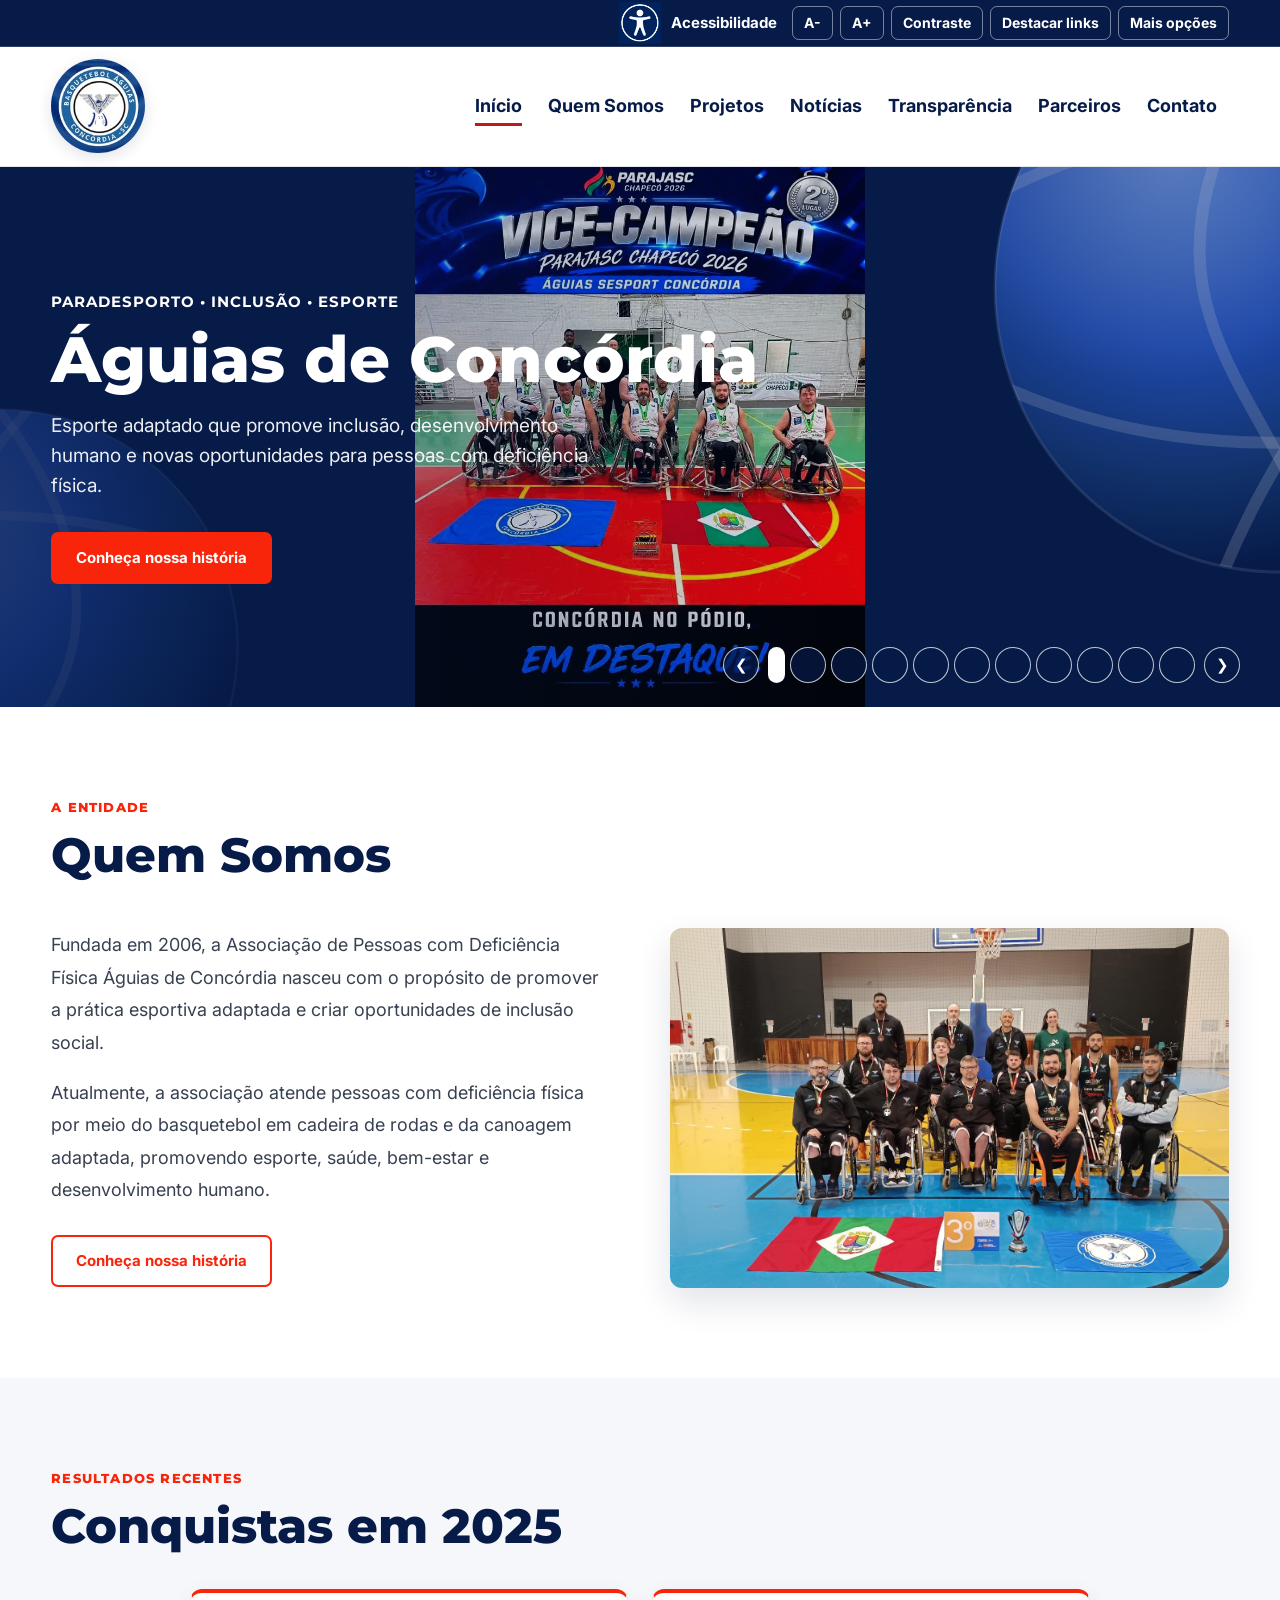
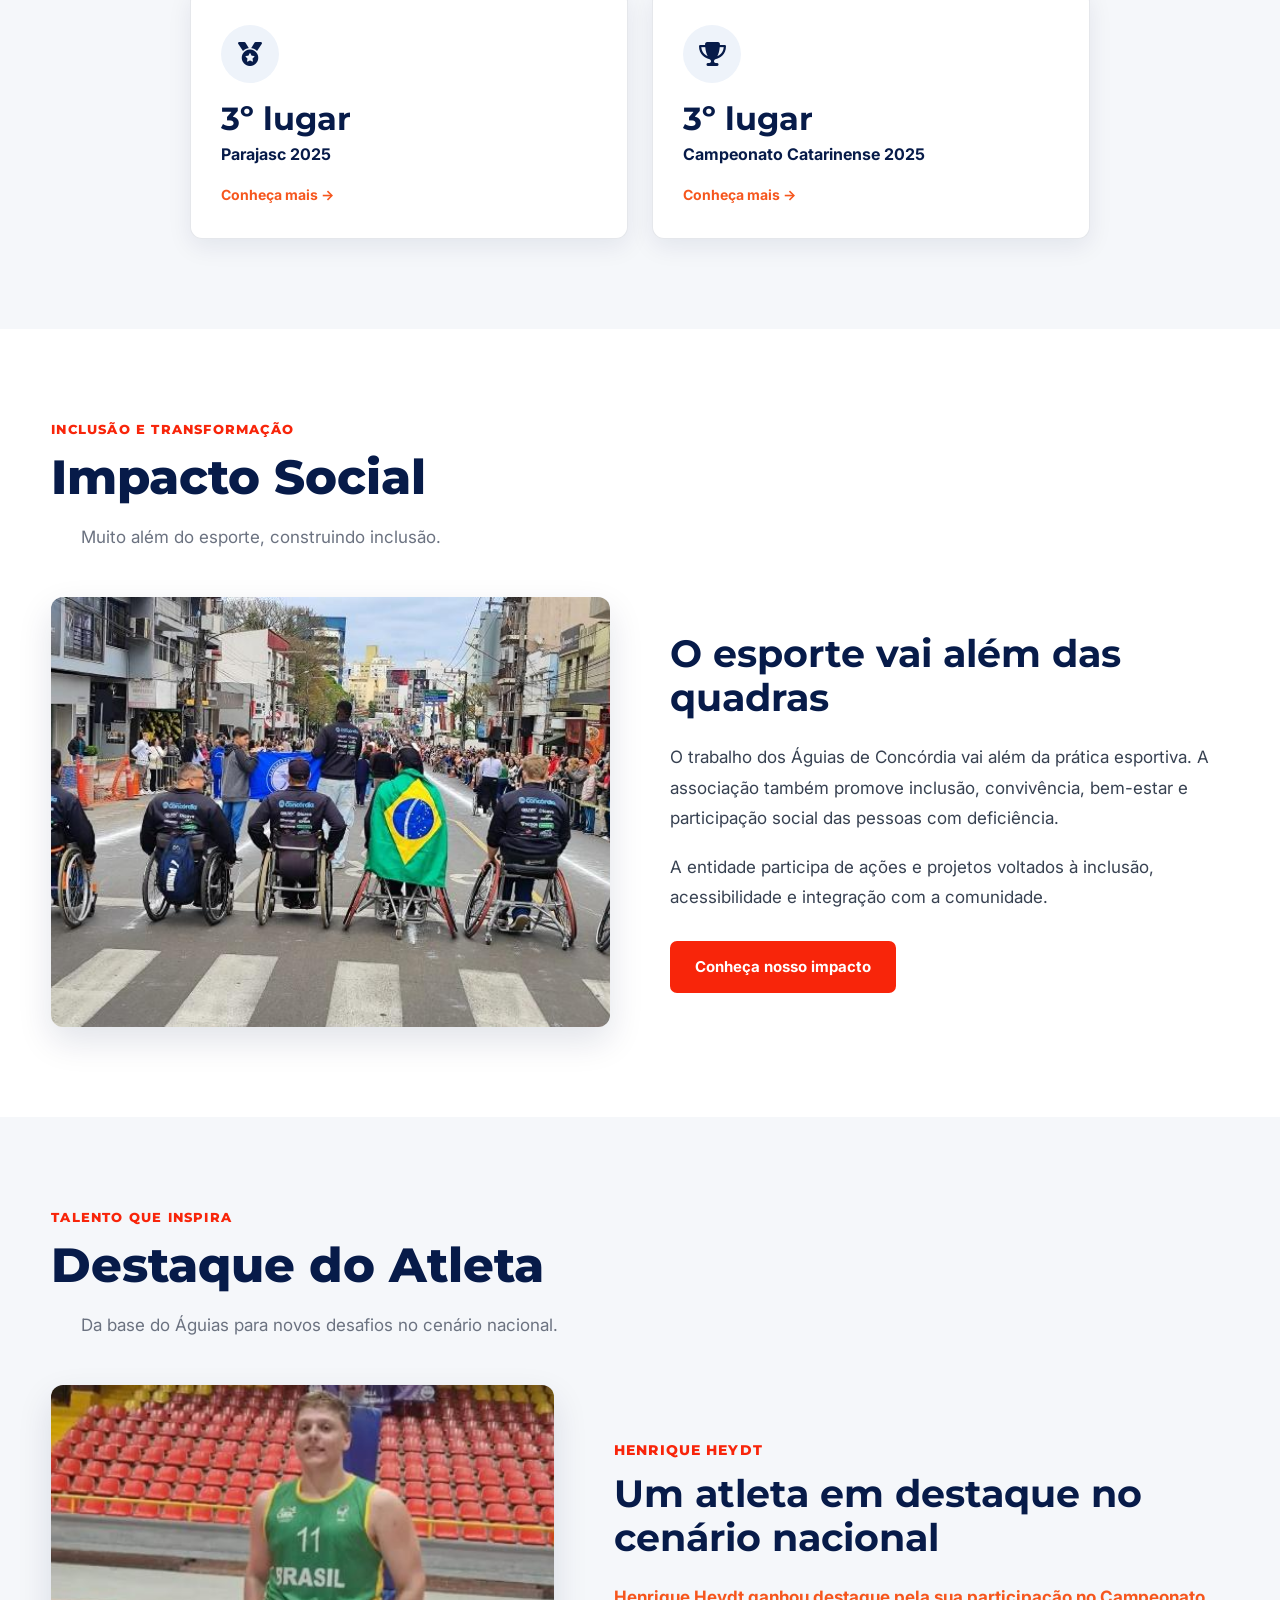
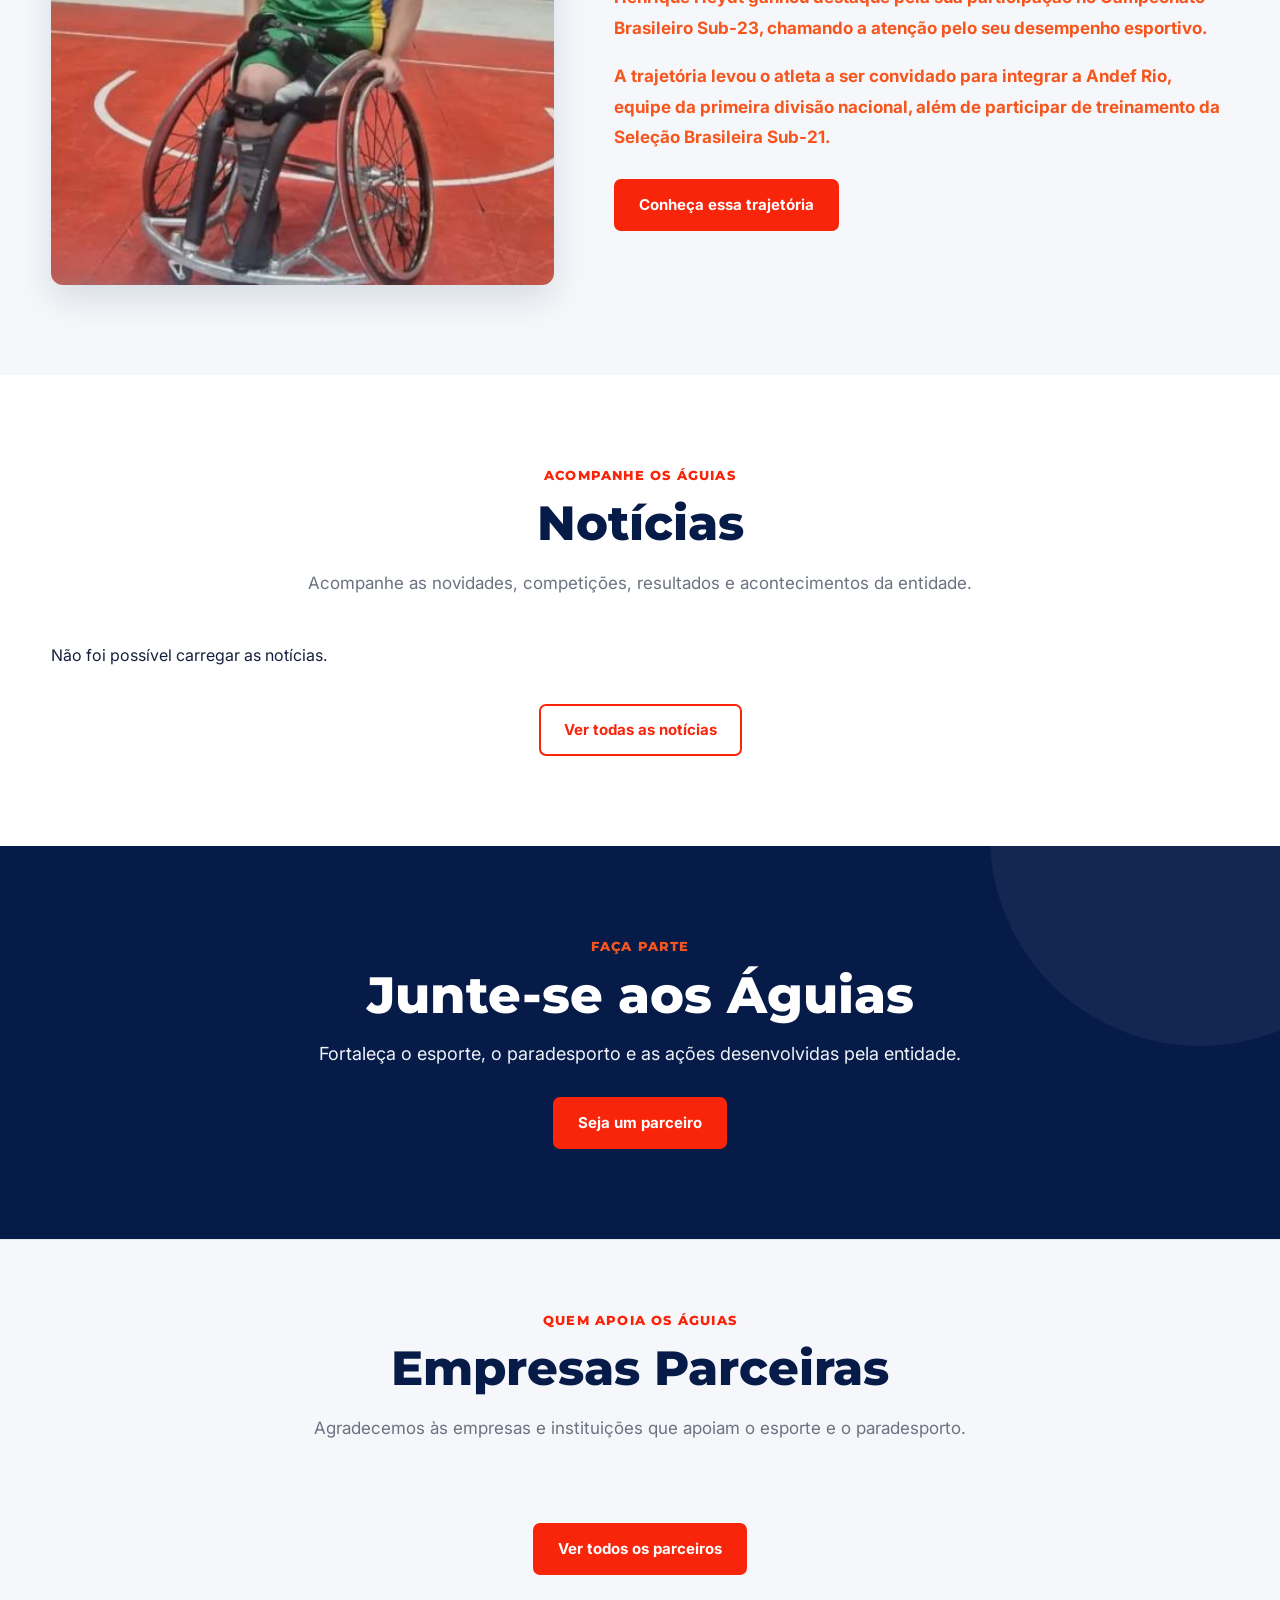
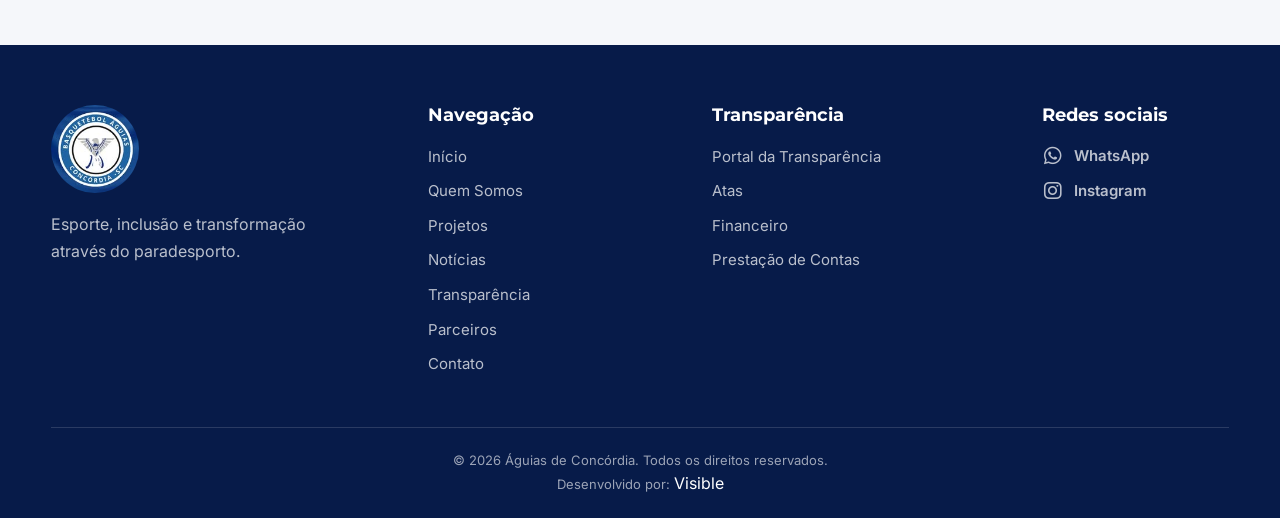
==== index.html @ 25e92894 "Atualiza compatibilidade mobile e Safari" ====
<!DOCTYPE html>
<html lang="pt-BR">

<head>
  <meta charset="UTF-8">

  <meta name="viewport" content="width=device-width, initial-scale=1.0, viewport-fit=cover">

  <!-- Compatibilidade -->
  <meta http-equiv="X-UA-Compatible" content="IE=edge">

  <!-- iOS / Safari -->
  <meta name="mobile-web-app-capable" content="yes">
  <meta name="apple-mobile-web-app-status-bar-style" content="default">
  <meta name="apple-mobile-web-app-title" content="Águias de Concórdia">

  <!-- Navegadores / PWA -->
  <meta name="theme-color" content="#0b2a4a">

  <!-- SEO -->
  <title>Águias de Concórdia | Paradesporto, Inclusão e Esporte</title>

  <meta name="description" content="Águias de Concórdia: esporte, inclusão e transformação através do paradesporto. Conheça nossos atletas, projetos, notícias, parceiros e ações.">

  <meta name="robots" content="index, follow">

  <meta name="author" content="Águias de Concórdia">

  <!-- Canonical -->
  <link rel="canonical" href="https://www.aguiasdeconcordia.org/">

  <!-- Favicon -->
  <link rel="icon" type="image/png" href="assets/logo_aguias_concordia.png">

  <!-- Open Graph -->
  <meta property="og:type" content="website">

  <meta property="og:title" content="Águias de Concórdia | Paradesporto, Inclusão e Esporte">

  <meta property="og:description" content="Esporte, inclusão e transformação através do paradesporto.">

  <meta property="og:url" content="https://www.aguiasdeconcordia.org/">

  <meta property="og:image" content="https://www.aguiasdeconcordia.org/assets/logo_aguias.jpg">

  <meta property="og:locale" content="pt_BR">

  <!-- Twitter / X -->
  <meta name="twitter:card" content="summary_large_image">

  <meta name="twitter:title" content="Águias de Concórdia | Paradesporto, Inclusão e Esporte">

  <meta name="twitter:description" content="Esporte, inclusão e transformação através do paradesporto.">

  <meta name="twitter:image" content="https://www.aguiasdeconcordia.org/assets/logo_aguias.jpg">

  <!-- Fontes -->
  <link rel="preconnect" href="https://fonts.googleapis.com">

  <link rel="preconnect" href="https://fonts.gstatic.com" crossorigin>

  <link href="https://fonts.googleapis.com/css2?family=Inter:wght@400;500;600;700;800&family=Montserrat:wght@500;600;700;800&display=swap" rel="stylesheet">

  <!-- Font Awesome -->
  <link rel="stylesheet" href="https://cdnjs.cloudflare.com/ajax/libs/font-awesome/6.7.2/css/all.min.css">

  <!-- CSS -->
  <link rel="stylesheet" href="css/style.css">

  <!-- Dados estruturados -->
  <script type="application/ld+json">
{
  "@context": "https://schema.org",
  "@type": "Organization",
  "name": "Águias de Concórdia",
  "url": "https://www.aguiasdeconcordia.org/",
  "logo": "https://www.aguiasdeconcordia.org/assets/logo_aguias.jpg",
  "description": "Esporte, inclusão e transformação através do paradesporto.",
  "address": {
    "@type": "PostalAddress",
    "addressLocality": "Concórdia",
    "addressRegion": "SC",
    "addressCountry": "BR"
  }
}
</script>

  </script>

</head>

<body>

  <!-- ACESSIBILIDADE -->
  <a href="#conteudo" class="skip-link">Ir para o conteúdo principal</a>

  <div class="barra-acessibilidade" role="region" aria-label="Ferramentas de acessibilidade">
    <div class="container barra-acessibilidade__conteudo">

      <span class="acessibilidade-titulo">
        Acessibilidade
      </span>

      <button type="button" id="diminuir-fonte" aria-label="Diminuir tamanho da fonte">A-</button>

      <button type="button" id="aumentar-fonte" aria-label="Aumentar tamanho da fonte">A+</button>

      <button type="button" id="alto-contraste" aria-label="Ativar alto contraste">Contraste</button>

      <button type="button" id="destacar-links" aria-label="Destacar links da página">Destacar links</button>

      <button type="button" id="abrir-acessibilidade" aria-expanded="false" aria-controls="painel-acessibilidade">Mais opções</button>



    </div>
  </div>

  <div id="painel-acessibilidade" class="painel-acessibilidade" hidden>
    <div class="container painel-acessibilidade__conteudo">

      <div class="acessibilidade-opcoes">

        <h2>Opções de acessibilidade</h2>

        <div class="acessibilidade-botoes">

          <button type="button" id="reduzir-animacoes" aria-pressed="false">
            Reduzir animações
          </button>

          <button type="button" id="aumentar-espacamento" aria-pressed="false">
            Aumentar espaçamento
          </button>

          <button type="button" id="aumentar-cursor" aria-pressed="false">
            Cursor maior
          </button>

          <button type="button" id="restaurar-acessibilidade">
            Restaurar padrão
          </button>

        </div>
      </div>
    </div>
  </div>


  <!-- HEADER -->
  <header class="cabecalho">
    <div class="container cabecalho__conteudo">

      <a href="index.html" class="logo-link" aria-label="Águias de Concórdia - Página inicial">
        <img src="assets/logo_aguias_concordia.png" alt="Águias de Concórdia" class="logo">
      </a>

      <button type="button" class="botao-menu" id="botao-menu" aria-label="Abrir menu principal" aria-expanded="false" aria-controls="menu-principal">
        <span></span>
        <span></span>
        <span></span>
      </button>

      <nav class="menu-principal" id="menu-principal" aria-label="Menu principal">
        <ul>

          <li>
            <a href="index.html" aria-current="page">Início</a>
          </li>

          <li>
            <a href="quem-somos.html">Quem Somos</a>
          </li>

          <li>
            <a href="projetos.html">Projetos</a>
          </li>

          <li>
            <a href="noticias.html">Notícias</a>
          </li>

          <li>
            <a href="transparencia.html">Transparência</a>
          </li>

          <li>
            <a href="parceiros.html">Parceiros</a>
          </li>

          <li>
            <a href="contato.html">Contato</a>
          </li>

        </ul>
      </nav>

    </div>
  </header>


  <!-- CONTEÚDO -->
  <main id="conteudo">

    <!-- HERO -->
    <section class="hero" aria-labelledby="titulo-hero">

      <div class="hero-imagem" aria-hidden="true">

        <img class="hero-slide ativo" src="assets/vice_campeaonato_chapeco.jpeg" alt="Equipe Águias de Concórdia de basquetebol em cadeira de rodas Vice Campeão 2026">

        <img class="hero-slide" src="assets/5.jpg" alt="Atleta dos Águias de Concórdia durante partida">

        <img class="hero-slide" src="assets/7.jpg" alt="Atleta dos Águias de Concórdia em atividade esportiva">

        <img class="hero-slide" src="assets/6.jpg" alt="Atletas dos Águias de Concórdia durante partida">

        <img class="hero-slide" src="assets/8.jpg" alt="Equipe Águias de Concórdia durante competição">

        <img class="hero-slide" src="assets/foto_Carro_onibus_van.jpeg" alt="Veiculos da Entidade Carro, Van e Onibus">

        <img class="hero-slide" src="assets/10.jpg" alt="Atletas treinando">

        <img class="hero-slide" src="assets/40.jpg" alt="Atleta tirando foto com fã">

        <img class="hero-slide" src="assets/41.jpg" alt="Atleta com sua medalha">

        <img class="hero-slide" src="assets/carro_van_28-09-2026.jpeg" alt="Veiculos da Entidade Carro, Van e Onibus">

        <img class="hero-slide" src="assets/foto_Carro_onibus_.jpeg" alt="Veiculos da Entidade Carro, Van e Onibus">


      </div>

      <div class=" hero-overlay">
      </div>

      <div class="hero-controles" aria-label="Controles das imagens principais">

        <button type="button" class="hero-anterior" aria-label="Imagem anterior">
          &#10094;
        </button>

        <div class="hero-indicadores" aria-label="Selecionar imagem"></div>

        <button type="button" class="hero-proximo" aria-label="Próxima imagem">
          &#10095;
        </button>

      </div>

      <div class="container hero-conteudo">

        <p class="hero-subtitulo">PARADESPORTO • INCLUSÃO • ESPORTE</p>

        <h1 id="titulo-hero">Águias de Concórdia</h1>

        <p class="hero-texto">
          Esporte adaptado que promove inclusão, desenvolvimento humano
          e novas oportunidades para pessoas com deficiência física.
        </p>

        <a href="quem-somos.html" class="botao">
          Conheça nossa história
        </a>

      </div>
    </section>


    <!-- QUEM SOMOS — RESUMO -->
    <section class="secao quem-somos" aria-labelledby="titulo-quem-somos">

      <div class="container">

        <div class="secao-cabecalho">
          <p class="eyebrow">A entidade</p>
          <h2 id="titulo-quem-somos">Quem Somos</h2>
        </div>

        <div class="quem-somos__conteudo">

          <div class="quem-somos__texto">
            <p>
              Fundada em 2006, a Associação de Pessoas com Deficiência Física
              Águias de Concórdia nasceu com o propósito de promover a prática
              esportiva adaptada e criar oportunidades de inclusão social.
            </p>

            <p>
              Atualmente, a associação atende pessoas com deficiência física
              por meio do basquetebol em cadeira de rodas e da canoagem adaptada,
              promovendo esporte, saúde, bem-estar e desenvolvimento humano.
            </p>

            <a href="quem-somos.html" class="botao botao--secundario">
              Conheça nossa história
            </a>
          </div>

          <div class="imagem-destaque">
            <img src="assets/quem_somos.jpg" alt="Equipe dos Águias de Concórdia">
          </div>

        </div>
      </div>
    </section>

    <!-- =====================================================
     CONQUISTAS 2025
====================================================== -->

    <section class="secao conquistas" aria-labelledby="titulo-conquistas">

      <div class="container">

        <div class="secao-cabecalho conquistas__cabecalho">

          <p class="eyebrow">Resultados recentes</p>

          <h2 id="titulo-conquistas">
            Conquistas em 2025
          </h2>

        </div>


        <div class="conquistas__grid">

          <!-- PARAjasc -->
          <a href="quem-somos.html" class="conquista-card">

            <div class="conquista-card__icone" aria-hidden="true">
              <i class="fa-solid fa-medal"></i>
            </div>

            <strong>3º lugar</strong>

            <span>Parajasc 2025</span>

            <span class="conquista-card__link">
              Conheça mais →
            </span>

          </a>


          <!-- CAMPEONATO CATARINENSE -->
          <a href="quem-somos.html" class="conquista-card">

            <div class="conquista-card__icone" aria-hidden="true">
              <i class="fa-solid fa-trophy"></i>
            </div>

            <strong>3º lugar</strong>

            <span>Campeonato Catarinense 2025</span>

            <span class="conquista-card__link">
              Conheça mais →
            </span>

          </a>

        </div>

      </div>

    </section>


    <!-- =====================================================
     IMPACTO SOCIAL
====================================================== -->

    <!-- =====================================================
     IMPACTO SOCIAL
====================================================== -->

    <section class="secao impacto-social" aria-labelledby="titulo-impacto-social">

      <div class="container">

        <!-- CABEÇALHO DA SEÇÃO -->
        <div class="secao-cabecalho impacto-social__cabecalho">

          <p class="eyebrow">
            Inclusão e transformação
          </p>

          <h2 id="titulo-impacto-social">
            Impacto Social
          </h2>

          <p class="secao-introducao">
            Muito além do esporte, construindo inclusão.
          </p>

        </div>


        <!-- CONTEÚDO -->
        <div class="impacto-social__conteudo">

          <!-- IMAGEM -->
          <div class="impacto-social__imagem">

            <img src="assets/17.jpg" alt="Equipe Águias de Concórdia em atividade">

          </div>


          <!-- TEXTO -->
          <div class="impacto-social__texto">

            <h3>
              O esporte vai além das quadras
            </h3>

            <p>
              O trabalho dos Águias de Concórdia vai além da prática esportiva.
              A associação também promove inclusão, convivência, bem-estar e
              participação social das pessoas com deficiência.
            </p>

            <p>
              A entidade participa de ações e projetos voltados à inclusão,
              acessibilidade e integração com a comunidade.
            </p>

            <a href="quem-somos.html" class="botao">
              Conheça nosso impacto
            </a>

          </div>

        </div>

      </div>

    </section>

    <!-- =====================================================
     DESTAQUE DO ATLETA
====================================================== -->

    <section class="secao destaque-atleta" aria-labelledby="titulo-destaque-atleta">

      <div class="container">

        <!-- CABEÇALHO DA SEÇÃO -->
        <div class="secao-cabecalho destaque-atleta__cabecalho">

          <p class="eyebrow">
            Talento que inspira
          </p>

          <h2 id="titulo-destaque-atleta">
            Destaque do Atleta
          </h2>

          <p class="secao-introducao">
            Da base do Águias para novos desafios no cenário nacional.
          </p>

        </div>

        <!-- CONTEÚDO -->
        <div class="destaque-atleta__conteudo">

          <!-- FOTO -->
          <div class="destaque-atleta__imagem">

            <img src="assets/46.jpg" alt="Henrique Heydt, atleta do Águias de Concórdia">

          </div>

          <!-- TEXTO -->
          <div class="destaque-atleta__texto">

            <p class="destaque-atleta__rotulo">
              Henrique Heydt
            </p>

            <h3>
              Um atleta em destaque no cenário nacional
            </h3>

            <p>
              Henrique Heydt ganhou destaque pela sua participação no
              Campeonato Brasileiro Sub-23, chamando a atenção pelo seu
              desempenho esportivo.
            </p>

            <p>
              A trajetória levou o atleta a ser convidado para integrar a
              Andef Rio, equipe da primeira divisão nacional, além de
              participar de treinamento da Seleção Brasileira Sub-21.
            </p>

            <a href="quem-somos.html" class="botao">
              Conheça essa trajetória
            </a>

          </div>

        </div>

      </div>

    </section>



    <!-- NOTÍCIAS — DESTAQUES -->
    <section class="secao noticias" aria-labelledby="titulo-noticias">

      <div class="container">

        <div class="secao-cabecalho secao-cabecalho--centralizado">
          <p class="eyebrow">Acompanhe os Águias</p>
          <h2 id="titulo-noticias">Notícias</h2>

          <p class="secao-introducao">
            Acompanhe as novidades, competições, resultados
            e acontecimentos da entidade.
          </p>
        </div>

        <div class="noticias__grid" id="lista-noticias-home">
        </div>

        <div class="secao-botao">
          <a href="noticias.html" class="botao botao--secundario">
            Ver todas as notícias
          </a>
        </div>

      </div>
    </section>


    <!-- JUNTE-SE A NÓS -->
    <section class="secao apoie" aria-labelledby="titulo-apoie">

      <div class="container">

        <div class="apoie__conteudo">

          <p class="eyebrow eyebrow--claro">Faça parte</p>

          <h2 id="titulo-apoie">Junte-se aos Águias</h2>

          <p>
            Fortaleça o esporte, o paradesporto e as ações
            desenvolvidas pela entidade.
          </p>

          <a href="contato.html" class="botao">
            Seja um parceiro
          </a>

        </div>

      </div>
    </section>


    <!-- PARCEIROS — CARROSSEL -->
    <section class="parceiros" aria-labelledby="titulo-parceiros">
      <div class="container">
        <div class="secao-cabecalho secao-cabecalho--centralizado">
          <p class="eyebrow">Quem apoia os Águias</p>
          <h2 id="titulo-parceiros">Empresas Parceiras</h2>
          <p class="secao-introducao">
            Agradecemos às empresas e instituições que apoiam
            o esporte e o paradesporto.
          </p>
        </div>
        <div class="parceiros-carrossel">

          <div class="parceiros-carrossel__viewport" aria-label="Empresas parceiras">
            <div class="parceiros__lista" id="lista-parceiros-home"></div>
          </div>
        </div>
        <div class="secao-botao">
          <a href="parceiros.html" class="botao">
            Ver todos os parceiros
          </a>
        </div>
      </div>
    </section>

  </main>


  <!-- FOOTER -->
  <footer class="rodape">

    <div class="container">

      <div class="footer-grid">

        <div class="footer-col footer-col--marca">

          <a href="index.html" aria-label="Voltar para o início">
            <img src="assets/logo_aguias_concordia.png" alt="Águias de Concórdia" class="logo-footer">
          </a>

          <p>
            Esporte, inclusão e transformação
            através do paradesporto.
          </p>

        </div>


        <div class="footer-col">

          <h2>Navegação</h2>

          <ul>
            <li><a href="index.html">Início</a></li>
            <li><a href="quem-somos.html">Quem Somos</a></li>
            <li><a href="projetos.html">Projetos</a></li>
            <li><a href="noticias.html">Notícias</a></li>
            <li><a href="transparencia.html">Transparência</a></li>
            <li><a href="parceiros.html">Parceiros</a></li>
            <li><a href="contato.html">Contato</a></li>
          </ul>

        </div>


        <div class="footer-col">

          <h2>Transparência</h2>

          <ul>
            <li><a href="transparencia.html">Portal da Transparência</a></li>
            <li><a href="transparencia.html">Atas</a></li>
            <li><a href="transparencia.html">Financeiro</a></li>
            <!--Opcional 
            <li><a href="transparencia.html">Convênios</a></li>
            <li><a href="transparencia.html">Contratos</a></li>-->
            <li><a href="transparencia.html">Prestação de Contas</a></li>
          </ul>

        </div>


        <div class="footer-col">

          <h2>Redes sociais</h2>

          <ul class="redes-sociais">

            <li>
              <a href="https://wa.me/5549999665891?text=Olá!%20Vim%20pelo%20site%20dos%20Águias%20de%20Concórdia%20e%20gostaria%20de%20obter%20mais%20informações.%20Poderiam%20me%20ajudar%3F" target="_blank" rel="noopener noreferrer" aria-label="WhatsApp dos Águias de Concórdia">

                <i class="fa-brands fa-whatsapp" aria-hidden="true"></i>
                <span>WhatsApp</span>
              </a>
            </li>

            <li>
              <a href="https://www.instagram.com/aguiasconcordia/" target="_blank" rel="noopener noreferrer" aria-label="Instagram dos Águias de Concórdia">
                <i class="fa-brands fa-instagram" aria-hidden="true"></i>
                <span>Instagram</span>
              </a>
            </li>

          </ul>

        </div>

      </div>

      <div class="footer-bottom">
        <p>
          &copy; 2026 Águias de Concórdia.
          Todos os direitos reservados.
        </p>
        <p class="desenvolvido-por">
          Desenvolvido por:
          <a href="https://www.linkedin.com/in/rafael-da-silva-rfs/" target="_blank" rel="noopener noreferrer">
            Visible
          </a>
        </p>
      </div>


    </div>
  </footer>

  <script src="js/script.js"></script>
  <script src="js/noticias.js"></script>
  <script src="js/parceiros.js"></script>
  <script src="js/iteracoes.js"></script>
</body>

</html>
---- css/style.css ----
/* =========================================================
   ÁGUIAS DE CONCÓRDIA
   CSS GLOBAL + HOME

   Estrutura:
   1. Variáveis
   2. Reset
   3. Acessibilidade
   4. Header
   5. Menu
   6. Seções
   7. Botões
   8. Hero
   9. Quem Somos
   10. Projetos
   11. Notícias
   12. Apoie
   13. Parceiros
   14. Footer
   15. Tablet
   16. Mobile
   17. Celular pequeno
   18. Redução de movimento
   19. Recursos de acessibilidade
========================================================= */

/* =========================================================
   1. VARIÁVEIS
========================================================= */

:root {
  --azul: #071b49;
  --azul-claro: #163b78;
  --azul-suave: #eef3fa;

  --vermelho: #f8250a;
  --vermelho-escuro: #b91c1c;
  --vermelho-suave: #fff1f1;
  --verde-suave: #d2f7d4;
  --verde-suave-mais: #a2f8a7;
  --borda-verde: #1f5022;
  --amarelo-destaque: #f6561d;

  --branco: #ffffff;

  --cinza-claro: #f5f7fa;
  --cinza: #6b7280;
  --cinza-escuro: #374151;

  --texto: #17213d;
  --borda: #e5e7eb;

  --fonte-titulo: "Montserrat", Arial, sans-serif;
  --fonte-texto: "Inter", Arial, sans-serif;

  --largura-container: 1200px;

  --raio: 12px;
  --raio-pequeno: 7px;

  --sombra-suave: 0 8px 25px rgba(7, 27, 73, 0.08);
  --sombra-card: 0 14px 35px rgba(7, 27, 73, 0.12);

  --transicao: 0.25s ease;

  /* Escala global usada pela acessibilidade */
  --escala-fonte: 1;
}

/* =========================================================
   2. RESET
========================================================= */

* {
  margin: 0;
  padding: 0;
  box-sizing: border-box;
}

html {
  scroll-behavior: smooth;
  font-size: calc(100% * var(--escala-fonte));
}

body {
  min-height: 100vh;
  font-family: var(--fonte-texto);
  color: var(--texto);
  background: var(--branco);
  /* 1rem acompanha a escala global de acessibilidade */
  font-size: 1rem;
  line-height: 1.6;
  -webkit-font-smoothing: antialiased;
}

img {
  display: block;
  max-width: 100%;
}

button,
input,
textarea {
  font: inherit;
}

button {
  cursor: pointer;
}

button:hover,
.btn:hover,
.botao:hover,
.filtro:hover {
  background-color: #ffffff !important;
  color: var(--azul) !important;
  border-color: var(--azul) !important;
}

a {
  color: inherit;
  text-decoration: none;
}

ul {
  list-style: none;
}

h1,
h2,
h3,
h4 {
  font-family: var(--fonte-titulo);
  line-height: 1.15;
}

p {
  margin: 0;
}

.container {
  width: min(92%, var(--largura-container));
  margin-inline: auto;
}

/* =========================================================
   3. ACESSIBILIDADE
========================================================= */
.acessibilidade-titulo {
  display: inline-flex;
  align-items: center;
  gap: 10px;
  margin-right: 8px;
  font-size: 15px;
  font-weight: 700;
}

.skip-link {
  position: absolute;

  top: -100px;
  left: 20px;

  z-index: 9999;

  padding: 12px 18px;

  background: var(--azul);
  color: var(--branco);

  border-radius: 0 0 var(--raio-pequeno) var(--raio-pequeno);

  font-weight: 700;

  transition: top var(--transicao);
}

.skip-link:focus {
  top: 0;
}

/* Barra */

.barra-acessibilidade {
  position: sticky;
  top: 0;

  z-index: 2000;

  background: var(--azul);
  color: var(--branco);

  border-bottom: 1px solid rgba(255, 255, 255, 0.16);

  margin-bottom: 12px;
}

.barra-acessibilidade__conteudo {
  min-height: 46px;

  display: flex;
  align-items: center;
  justify-content: flex-end;

  gap: 7px;
}

.barra-acessibilidade button {
  min-height: 34px;

  padding: 5px 11px;

  border: 1px solid rgba(255, 255, 255, 0.45);

  border-radius: var(--raio-pequeno);

  background: transparent;
  color: var(--branco);

  font-size: 14px;
  font-weight: 700;

  transition:
    background-color var(--transicao),
    color var(--transicao);
}

.barra-acessibilidade button:hover,
.barra-acessibilidade button:focus-visible {
  background: var(--vermelho);
  color: var(--branco);
  border-color: var(--vermelho);

  transform: translateY(-2px);

  box-shadow: 0 4px 10px rgba(0, 0, 0, 0.25);
}

.barra-acessibilidade button:active {
  transform: translateY(0);
  box-shadow: none;
}

/* Painel */

.painel-acessibilidade {
  background: var(--cinza-claro);

  border-bottom: 1px solid var(--borda);
}

.painel-acessibilidade__conteudo {
  padding: 20px 0;

  display: flex;
  align-items: center;
  justify-content: flex-start;

  gap: 20px;
}

.painel-acessibilidade h2 {
  color: var(--azul);
  font-size: 20px;
  margin-bottom: 16px;
}

.painel-acessibilidade button {
  padding: 9px 15px;

  border: 1px solid var(--azul);

  border-radius: var(--raio-pequeno);

  background: var(--branco);
  color: var(--azul);

  font-weight: 700;
}

/* Foco global */

:focus-visible {
  outline: 3px solid var(--vermelho);
  outline-offset: 3px;
}

/* =========================================================
   4. HEADER
========================================================= */

.cabecalho {
  position: sticky;
  top: 46px;
  z-index: 1000;
  background: var(--branco);
  border-bottom: 1px solid var(--borda);
}

.cabecalho__conteudo {
  min-height: 120px;

  display: flex;
  align-items: center;
  justify-content: space-between;

  gap: 35px;
}

.logo-link {
  flex-shrink: 0;

  display: flex;
  align-items: center;
  justify-content: center;
}

.logo {
  width: 94px;
  height: 94px;

  object-fit: cover;

  border-radius: 50%;

  box-shadow: 0 4px 15px rgba(7, 27, 73, 0.12);
}

/* =========================================================
   5. MENU
========================================================= */

.menu-principal {
  flex: 1;

  display: flex;
  justify-content: flex-end;
}

.menu-principal > ul {
  display: flex;
  align-items: center;
  justify-content: flex-end;

  flex-wrap: wrap;

  gap: 2px;
}

.menu-principal a {
  position: relative;

  display: inline-flex;
  align-items: center;
  justify-content: center;

  min-height: 44px;

  padding: 8px 12px;

  color: var(--azul);

  font-size: 18px;
  font-weight: 700;

  white-space: nowrap;

  transition: color var(--transicao);
}

.menu-principal a:hover {
  color: var(--azul-claro);
}

.menu-principal a::after {
  content: "";

  position: absolute;

  left: 12px;
  right: 12px;
  bottom: 2px;

  height: 3.5px;

  background: var(--vermelho-escuro);

  transform: scaleX(0);
  transform-origin: center;

  transition: transform var(--transicao);
}

.menu-principal a:hover::after,
.menu-principal a:focus-visible::after {
  transform: scaleX(1);
}

.menu-principal a[aria-current="page"] {
  color: var(--azul);
}

.menu-principal a[aria-current="page"]::after {
  transform: scaleX(1);
}

/* =========================================================
   MENU MOBILE
========================================================= */

.botao-menu {
  display: none;

  width: 46px;
  height: 46px;

  padding: 8px;

  border: 2px solid var(--azul);

  border-radius: var(--raio-pequeno);

  background: var(--branco);

  flex-direction: column;
  align-items: center;
  justify-content: center;

  gap: 5px;
}

.botao-menu span {
  width: 23px;
  height: 3px;

  display: block;

  background: var(--azul);

  border-radius: 3px;
}

/* =========================================================
   6. SEÇÕES
========================================================= */

.secao {
  padding: 90px 0;
}

.secao-cabecalho {
  max-width: 760px;

  margin-bottom: 45px;
}

.secao-cabecalho--centralizado {
  margin-inline: auto;
  text-align: center;
}

.eyebrow {
  margin-bottom: 10px;

  color: var(--vermelho);

  font-family: var(--fonte-titulo);

  font-size: 13px;
  font-weight: 800;

  text-transform: uppercase;
  letter-spacing: 1.2px;
}

.eyebrow--claro {
  color: var(--amarelo-destaque);
}

.secao-cabecalho h2 {
  color: var(--azul);

  font-size: clamp(2rem, 4vw, 3rem);

  font-weight: 800;
}

.secao-introducao {
  max-width: 700px;

  margin: 18px auto 0;

  color: var(--cinza);

  font-size: 17px;

  line-height: 1.7;
}

.secao-botao {
  margin-top: 35px;

  display: flex;
  justify-content: center;
}

/* =========================================================
   7. BOTÕES
========================================================= */

.botao {
  display: inline-flex;
  align-items: center;
  justify-content: center;

  min-height: 48px;

  padding: 12px 23px;

  border: 2px solid var(--vermelho);

  border-radius: var(--raio-pequeno);

  background: var(--vermelho);
  color: var(--branco);

  font-size: 15px;
  font-weight: 700;

  transition:
    background-color var(--transicao),
    border-color var(--transicao),
    transform var(--transicao),
    box-shadow var(--transicao);
}

.botao:hover {
  background: var(--vermelho-escuro);
  border-color: var(--vermelho-escuro);

  transform: translateY(-2px);

  box-shadow: 0 7px 18px rgba(185, 28, 28, 0.2);
}

.botao--secundario {
  background: transparent;
  color: var(--vermelho);
}

.botao--secundario:hover {
  color: var(--branco);
}

/* =========================================================
   8. HERO
========================================================= */
.hero {
  position: relative;
  min-height: 540px;
  overflow: hidden;
  background: var(--azul);
}

/* =========================================================
   ÁREA DAS IMAGENS DO HERO
========================================================= */

.hero-imagem {
  position: absolute;

  inset: 0;

  z-index: 0;

  overflow: hidden;

  background-color: var(--azul);

  background-size: cover;
  background-position: center;
  background-repeat: no-repeat;

  filter: none;
}

/* FOTO PRINCIPAL */

.hero-imagem img {
  position: absolute;
  inset: 0;

  width: 100%;
  height: 100%;

  object-fit: contain;
  object-position: center;

  opacity: 0;

  z-index: 1;

  transition: opacity 1.2s ease-in-out;
}

.hero-imagem img.ativo {
  opacity: 1;
  filter: saturate(1.15) contrast(1.05);
}

/* Sobreposição */
.hero-overlay {
  position: absolute;
  inset: 0;
  z-index: 2;
  background: linear-gradient(
    90deg,
    rgba(7, 27, 73, 0.45) 0%,
    rgba(7, 27, 73, 0.3) 38%,
    rgba(7, 27, 73, 0.12) 72%,
    rgba(7, 27, 73, 0.03) 100%
  );
}

/* Fundo ampliado das fotos - somente desktop */

@media screen and (min-width: 769px) {
  .hero-imagem::before {
    content: "";
    position: absolute;

    width: 600px;
    height: 600px;

    right: -300px;
    top: -180px;

    background-image: url("data:image/svg+xml,%3Csvg xmlns='http://www.w3.org/2000/svg' viewBox='0 0 600 600'%3E%3Cdefs%3E%3CradialGradient id='bola1' cx='32%25' cy='28%25' r='72%25'%3E%3Cstop offset='0%25' stop-color='%235b8ff0'/%3E%3Cstop offset='45%25' stop-color='%232a5ed5'/%3E%3Cstop offset='78%25' stop-color='%23163b78'/%3E%3Cstop offset='100%25' stop-color='%23071b49'/%3E%3C/radialGradient%3E%3CradialGradient id='luz1' cx='28%25' cy='22%25' r='45%25'%3E%3Cstop offset='0%25' stop-color='%23ffffff' stop-opacity='.25'/%3E%3Cstop offset='100%25' stop-color='%23ffffff' stop-opacity='0'/%3E%3C/radialGradient%3E%3CclipPath id='clip1'%3E%3Ccircle cx='300' cy='300' r='285'/%3E%3C/clipPath%3E%3C/defs%3E%3Ccircle cx='300' cy='300' r='285' fill='url(%23bola1)' stroke='%23ffffff' stroke-opacity='.14' stroke-width='3'/%3E%3Cg clip-path='url(%23clip1)' fill='none' stroke='%23ffffff' stroke-opacity='.22' stroke-width='12' stroke-linecap='round'%3E%3Cpath d='M-40 245 C120 115 420 105 640 235'/%3E%3Cpath d='M-55 355 C130 485 440 495 650 350'/%3E%3Cpath d='M250 -40 C385 100 420 245 370 350 C335 425 265 505 220 650'/%3E%3Cpath d='M390 -40 C250 85 195 220 230 330 C255 415 335 505 380 650'/%3E%3C/g%3E%3Ccircle cx='300' cy='300' r='285' fill='url(%23luz1)'/%3E%3C/svg%3E");

    background-size: contain;
    background-position: center;
    background-repeat: no-repeat;

    opacity: 0.72;

    z-index: 0;
    pointer-events: none;
  }

  .hero-imagem::after {
    content: "";
    position: absolute;

    width: 500px;
    height: 500px;

    left: -250px;
    bottom: -190px;

    background-image: url("data:image/svg+xml,%3Csvg xmlns='http://www.w3.org/2000/svg' viewBox='0 0 600 600'%3E%3Cdefs%3E%3CradialGradient id='bola2' cx='32%25' cy='28%25' r='72%25'%3E%3Cstop offset='0%25' stop-color='%235b8ff0'/%3E%3Cstop offset='45%25' stop-color='%232a5ed5'/%3E%3Cstop offset='78%25' stop-color='%23163b78'/%3E%3Cstop offset='100%25' stop-color='%23071b49'/%3E%3C/radialGradient%3E%3CradialGradient id='luz2' cx='28%25' cy='22%25' r='45%25'%3E%3Cstop offset='0%25' stop-color='%23ffffff' stop-opacity='.20'/%3E%3Cstop offset='100%25' stop-color='%23ffffff' stop-opacity='0'/%3E%3C/radialGradient%3E%3CclipPath id='clip2'%3E%3Ccircle cx='300' cy='300' r='285'/%3E%3C/clipPath%3E%3C/defs%3E%3Ccircle cx='300' cy='300' r='285' fill='url(%23bola2)' stroke='%23ffffff' stroke-opacity='.12' stroke-width='3'/%3E%3Cg clip-path='url(%23clip2)' fill='none' stroke='%23ffffff' stroke-opacity='.18' stroke-width='11' stroke-linecap='round'%3E%3Cpath d='M-40 245 C120 115 420 105 640 235'/%3E%3Cpath d='M-55 355 C130 485 440 495 650 350'/%3E%3Cpath d='M250 -40 C385 100 420 245 370 350 C335 425 265 505 220 650'/%3E%3Cpath d='M390 -40 C250 85 195 220 230 330 C255 415 335 505 380 650'/%3E%3C/g%3E%3Ccircle cx='300' cy='300' r='285' fill='url(%23luz2)'/%3E%3C/svg%3E");

    background-size: contain;
    background-position: center;
    background-repeat: no-repeat;

    opacity: 0.48;

    z-index: 0;
    pointer-events: none;
  }
}

/* Conteúdo */

.hero-conteudo {
  position: relative;

  z-index: 3;

  min-height: 540px;

  display: flex;
  flex-direction: column;
  align-items: flex-start;
  justify-content: center;
}

.hero-subtitulo {
  margin-bottom: 12px;

  color: var(--branco);

  font-family: var(--fonte-titulo);

  font-size: 15px;
  font-weight: 700;

  text-transform: uppercase;
  letter-spacing: 1px;
}

.hero h1 {
  max-width: 720px;

  margin-bottom: 18px;

  color: var(--branco);

  font-size: clamp(2.8rem, 5vw, 4.7rem);

  font-weight: 800;

  line-height: 1.04;
}

.hero-texto {
  max-width: 580px;

  margin-bottom: 30px;

  color: rgba(255, 255, 255, 0.92);

  font-size: 19px;

  line-height: 1.6;
}

/* =========================================================
   CONTROLES DO HERO
========================================================= */

.hero-controles {
  position: absolute;

  right: 40px;
  bottom: 24px;

  z-index: 5;

  display: flex;
  align-items: center;

  gap: 9px;
}

.hero-controles button {
  width: 36px;
  height: 36px;

  display: flex;
  align-items: center;
  justify-content: center;

  padding: 0;

  border: 1px solid rgba(255, 255, 255, 0.75);

  border-radius: 50%;

  background: rgba(7, 27, 73, 0.7);

  color: var(--branco);

  font-size: 15px;

  transition:
    background-color var(--transicao),
    transform var(--transicao);
}

.hero-controles button:hover,
.hero-controles button:focus-visible {
  background: var(--vermelho);

  transform: scale(1.06);
}

.hero-indicadores {
  display: flex;
  align-items: center;

  gap: 5px;
}

.hero-indicador {
  width: 7px;
  height: 7px;

  padding: 0;

  border: 0;

  border-radius: 50%;

  background: rgba(255, 255, 255, 0.55);

  cursor: pointer;

  transition:
    width 0.3s ease,
    background-color 0.3s ease;
}

.hero-indicador.ativo {
  width: 17px;

  border-radius: 10px;

  background: var(--branco);
}

.hero-indicador:focus-visible {
  outline: 2px solid var(--branco);

  outline-offset: 3px;
}

/* =========================================================
   9. QUEM SOMOS
========================================================= */

.quem-somos {
  background: var(--branco);
}

.quem-somos__conteudo {
  display: grid;

  grid-template-columns: 1fr 1fr;

  gap: 60px;

  align-items: center;
}

.quem-somos__texto {
  max-width: 570px;
}

.quem-somos__texto p {
  margin-bottom: 18px;

  color: var(--cinza-escuro);

  font-size: 18px;

  line-height: 1.8;
}

.quem-somos__texto .botao {
  margin-top: 10px;
}

.imagem-destaque {
  overflow: hidden;

  border-radius: var(--raio);

  box-shadow: var(--sombra-card);

  display: flex;
  flex-direction: column;
  gap: 2px;
}

.imagem-destaque img {
  width: 100%;
  height: 360px;

  object-fit: cover;

  transition: transform 0.4s ease;
}

.imagem-destaque:hover img {
  transform: scale(1.03);
}

/* =========================================================
   10. PROJETOS
========================================================= */

.projetos {
  background: var(--cinza-claro);
}

.projetos__grid {
  display: grid;

  grid-template-columns: repeat(3, 1fr);

  gap: 25px;
}

.projeto-card {
  min-height: 280px;

  padding: 32px;

  background: var(--branco);

  border: 1px solid var(--borda);

  border-radius: var(--raio);

  box-shadow: var(--sombra-suave);

  transition:
    transform var(--transicao),
    box-shadow var(--transicao);
}

.projeto-card:hover {
  transform: translateY(-5px);

  box-shadow: var(--sombra-card);
}

.projeto-card__icone {
  width: 58px;
  height: 58px;

  margin-bottom: 22px;

  display: flex;
  align-items: center;
  justify-content: center;

  border-radius: 50%;

  background: var(--azul-suave);

  font-size: 27px;
}

.projeto-card h3 {
  margin-bottom: 12px;

  color: var(--azul);

  font-size: 20px;
}

.projeto-card p {
  margin-bottom: 20px;

  color: var(--cinza);

  font-size: 16px;

  line-height: 1.7;
}

.projeto-card a {
  color: var(--vermelho);

  font-size: 14px;
  font-weight: 800;
}

.projeto-card a:hover {
  text-decoration: underline;
}

/* =========================================================
   11. NOTÍCIAS
========================================================= */

.noticias {
  background: var(--branco);
}

.noticias__grid {
  display: grid;

  grid-template-columns: repeat(3, 1fr);

  gap: 25px;
}

.noticia-card {
  overflow: hidden;

  background: var(--branco);

  border: 1px solid var(--borda);

  border-radius: var(--raio);

  box-shadow: var(--sombra-suave);

  transition:
    transform var(--transicao),
    box-shadow var(--transicao);
}

.noticia-card:hover {
  transform: translateY(-6px);

  box-shadow: var(--sombra-card);
}

.noticia-card__imagem {
  height: 225px;

  overflow: hidden;
}

.noticia-card__imagem img {
  width: 100%;
  height: 100%;

  object-fit: contain;

  transition: transform 0.4s ease;
}

.noticia-card:hover .noticia-card__imagem img {
  transform: scale(1.04);
}

.noticia-card__conteudo {
  padding: 25px;
}

.noticia-card__categoria {
  display: inline-block;

  margin-bottom: 10px;

  color: var(--vermelho);

  font-size: 12px;
  font-weight: 800;

  text-transform: uppercase;
  letter-spacing: 0.8px;
}

.noticia-card h3 {
  margin-bottom: 12px;

  color: var(--azul);

  font-size: 20px;
}

.noticia-card p {
  margin-bottom: 20px;

  color: var(--cinza);

  font-size: 16px;

  line-height: 1.7;
}

.noticia-card a {
  color: var(--vermelho);

  font-size: 14px;
  font-weight: 800;
}

.noticia-card a:hover {
  text-decoration: underline;
}

/* =========================================================
   12. JUNTE-SE / APOIE
========================================================= */

.apoie {
  position: relative;

  overflow: hidden;

  background: var(--azul);

  color: var(--branco);
}

.apoie::before {
  content: "";

  position: absolute;

  width: 420px;
  height: 420px;

  top: -220px;
  right: -130px;

  border-radius: 50%;

  background: rgba(255, 255, 255, 0.05);
}

.apoie__conteudo {
  position: relative;

  z-index: 1;

  max-width: 720px;

  margin-inline: auto;

  text-align: center;
}

.apoie h2 {
  margin-bottom: 15px;

  color: var(--branco);

  font-size: clamp(2rem, 4vw, 3.2rem);

  font-weight: 800;
}

.apoie p:not(.eyebrow) {
  margin-bottom: 28px;

  color: var(--azul-suave);

  font-size: 18px;
}

/* =========================================================
   13. PARCEIROS — HOME
========================================================= */

.parceiros {
  padding: 70px 0;
  background: var(--cinza-claro);
  border-top: 1px solid var(--borda);
}

/* Área do carrossel */

.parceiros-carrossel {
  width: 100%;
  overflow: hidden;
  margin-top: 35px;
}

.parceiros-carrossel__viewport {
  width: 100%;
  overflow: hidden;
}

/* Lista */

.parceiros__lista {
  display: flex !important;
  flex-wrap: nowrap !important;

  width: max-content !important;

  gap: 25px;
  margin-top: 0;

  animation: parceiros-rodando 120s linear infinite;
}

/* =========================================================
   CARD DO PARCEIRO
========================================================= */

.parceiro-logo {
  flex: 0 0 240px !important;

  width: 240px;
  min-width: 240px;

  height: 135px;
  min-height: 135px;

  display: flex;
  align-items: center;
  justify-content: center;

  padding: 10px;

  box-sizing: border-box;

  background: var(--branco);

  border: 1px solid var(--borda);
  border-radius: 8px;

  box-shadow: 0 4px 15px rgba(7, 27, 73, 0.06);

  transition:
    transform var(--transicao),
    box-shadow var(--transicao);
}

/* =========================================================
   LOGO
========================================================= */

.parceiro-logo img {
  display: block;

  width: 100%;
  height: 115px;

  object-fit: contain;
}

/* =========================================================
   HOVER
========================================================= */

.parceiro-logo:hover {
  transform: translateY(-3px);

  box-shadow: 0 8px 22px rgba(7, 27, 73, 0.12);
}

/* =========================================================
   ANIMAÇÃO
========================================================= */

@keyframes parceiros-rodando {
  from {
    transform: translateX(0);
  }

  to {
    transform: translateX(-50%);
  }
}

/* =========================================================
   BOTÕES DO CARROSSEL
========================================================= */

.parceiros-carrossel__botao {
  flex: 0 0 auto;

  width: 42px;
  height: 42px;

  display: flex;
  align-items: center;
  justify-content: center;

  border: 1px solid var(--borda);
  border-radius: 50%;

  background: var(--branco);
  color: var(--azul);

  cursor: pointer;

  transition:
    background-color var(--transicao),
    color var(--transicao),
    border-color var(--transicao),
    transform var(--transicao);
}

.parceiros-carrossel__botao:hover,
.parceiros-carrossel__botao:focus-visible {
  background: var(--azul);

  color: var(--branco);

  border-color: var(--azul);

  transform: scale(1.05);
}

.parceiros-carrossel__botao:disabled {
  opacity: 0.4;

  cursor: not-allowed;

  transform: none;
}

/* =========================================================
   MOBILE
========================================================= */

@media (max-width: 800px) {
  .parceiros__lista {
    gap: 20px;

    animation: parceiros-rodando 120s linear infinite;
  }

  .parceiro-logo {
    flex: 0 0 200px !important;

    width: 200px;
    min-width: 200px;

    height: 125px;
    min-height: 125px;

    padding: 8px;
  }

  .parceiro-logo img {
    width: 100%;
    height: 108px;
  }
}

/* =========================================================
   CELULAR PEQUENO
========================================================= */

@media (max-width: 480px) {
  .parceiro-logo {
    flex: 0 0 180px !important;

    width: 180px;
    min-width: 180px;

    height: 115px;
    min-height: 115px;

    padding: 7px;
  }

  .parceiro-logo img {
    width: 100%;
    height: 100px;
  }
}

/* =========================================================
   ALTO CONTRASTE
========================================================= */

body.alto-contraste-ativo .parceiro-logo {
  background: #ffffff;
  border-color: #ffffff;
}

body.alto-contraste-ativo .parceiro-logo img {
  background: #ffffff;
}

/* =========================================================
   14. FOOTER
========================================================= */

.rodape {
  padding: 60px 0 0;

  background: var(--azul);

  color: var(--branco);
}

.footer-grid {
  display: grid;

  grid-template-columns:
    1.4fr
    1fr
    1.2fr
    0.8fr;

  gap: 50px;

  padding-bottom: 50px;
}

.footer-col {
  display: flex;

  flex-direction: column;

  align-items: flex-start;
}

.logo-footer {
  width: 88px;
  height: 88px;

  margin-bottom: 18px;

  object-fit: cover;

  border-radius: 50%;
}

.footer-col--marca p {
  max-width: 260px;

  color: rgba(255, 255, 255, 0.72);

  font-size: 16px;

  line-height: 1.7;
}

.footer-col h2 {
  margin-bottom: 18px;

  color: var(--branco);

  font-size: 18px;
}

.footer-col ul {
  display: flex;

  flex-direction: column;

  gap: 9px;
}

.footer-col li a {
  color: rgba(255, 255, 255, 0.72);

  font-size: 15px;

  transition:
    color var(--transicao),
    padding-left var(--transicao);
}

.footer-col li a:hover {
  color: var(--branco);

  padding-left: 4px;
}

/* Redes sociais */

.redes-sociais {
  display: flex;

  flex-direction: column;

  gap: 12px;
}

.redes-sociais a {
  display: inline-flex;

  align-items: center;

  gap: 10px;

  color: rgba(255, 255, 255, 0.82);

  font-size: 15px;
  font-weight: 600;

  transition:
    color var(--transicao),
    transform var(--transicao);
}

.redes-sociais i {
  width: 22px;

  font-size: 20px;

  text-align: center;
}

.redes-sociais a:hover {
  transform: translateX(4px);

  color: var(--branco);
}

.redes-sociais li:first-child a:hover {
  color: #25d366;
}

.redes-sociais li:last-child a:hover {
  color: #e1306c;
}

/* Rodapé inferior */

.footer-bottom {
  padding: 22px 0;

  border-top: 1px solid rgba(255, 255, 255, 0.14);

  text-align: center;
}

.footer-bottom p {
  color: rgba(255, 255, 255, 0.6);

  font-size: 13px;
}

.footer-bottom a {
  color: var(--branco);
  font-size: 16px;
}

.footer-bottom a:hover {
  font-size: 16px;
  font-weight: 900;
}

/* =========================================================
   15. TABLET
========================================================= */

@media (max-width: 1050px) {
  .cabecalho__conteudo {
    gap: 18px;
  }

  .menu-principal a {
    padding-inline: 8px;

    font-size: 14px;
  }

  .footer-grid {
    grid-template-columns: repeat(2, 1fr);

    gap: 40px;
  }

  .hero-controles {
    right: 25px;
  }
}

/* =========================================================
   16. CELULAR
========================================================= */

@media (max-width: 800px) {
  /* Seções */

  .secao {
    padding: 65px 0;
  }

  /* Header */

  .cabecalho__conteudo {
    min-height: 88px;

    padding-block: 8px;
  }

  .logo {
    width: 64px;
    height: 64px;
  }

  .botao-menu {
    display: flex;
  }

  /* Menu */

  .menu-principal {
    position: absolute;

    top: 100%;
    left: 0;
    right: 0;

    width: 100%;

    display: none;

    background: var(--branco);

    border-top: 1px solid var(--borda);

    box-shadow: 0 10px 25px rgba(0, 0, 0, 0.12);

    z-index: 1200;
  }

  .menu-principal.aberto {
    display: block;
  }

  .menu-principal > ul {
    display: block;
  }

  .menu-principal li {
    width: 100%;
  }

  .menu-principal a {
    width: 100%;

    justify-content: flex-start;

    padding: 14px 20px;

    border-bottom: 1px solid var(--borda);

    font-size: 16px;
  }

  .menu-principal a::after {
    display: none;
  }

  /* =======================================================
     HERO MOBILE
  ======================================================= */

  .hero {
    min-height: 620px;
  }

  .hero-conteudo {
    min-height: 620px;

    padding-top: 40px;
    padding-bottom: 125px;

    justify-content: flex-end;
  }

  .hero-imagem img {
    object-fit: contain;
  }

  .hero-imagem::before {
    filter: blur(14px);

    opacity: 0.5;
  }

  .hero-overlay {
    background: linear-gradient(
      180deg,
      rgba(7, 27, 73, 0.25) 0%,
      rgba(7, 27, 73, 0.45) 40%,
      rgba(7, 27, 73, 0.82) 72%,
      rgba(7, 27, 73, 0.97) 100%
    );
  }

  .hero-subtitulo {
    margin-bottom: 9px;

    font-size: 13px;
  }

  .hero h1 {
    margin-bottom: 14px;

    font-size: 2.6rem;

    line-height: 1.05;
  }

  .hero-texto {
    margin-bottom: 22px;

    font-size: 20px;

    line-height: 1.6;
  }

  /* Botão do Hero */

  .hero-conteudo .botao {
    width: 100%;

    min-height: 48px;
  }

  /* =======================================================
   CONTROLES DO HERO — MOBILE
======================================================= */

  .hero-controles {
    left: 50%;
    right: auto;
    bottom: 16px;

    transform: translateX(-50%);

    display: flex;
    align-items: center;

    gap: 5px;

    max-width: calc(100% - 24px);
  }

  /* SETAS */

  .hero-controles button {
    flex: 0 0 28px;

    width: 28px;
    height: 28px;

    padding: 0;

    font-size: 12px;
  }

  /* INDICADORES */

  .hero-indicadores {
    display: flex;
    align-items: center;

    gap: 4px;

    flex-shrink: 1;
  }

  .hero-indicador {
    flex: 0 0 6px;

    width: 6px;
    height: 6px;
  }

  .hero-indicador.ativo {
    flex-basis: 13px;
    width: 13px;
  }

  /* Quem somos */

  .quem-somos__conteudo {
    grid-template-columns: 1fr;

    gap: 35px;
  }

  .quem-somos__texto {
    max-width: none;
  }

  .imagem-destaque img {
    height: 230px;
    object-fit: cover;
  }

  /* Projetos e notícias */

  .projetos__grid,
  .noticias__grid {
    grid-template-columns: 1fr;
  }

  /* Footer */

  .footer-grid {
    grid-template-columns: 1fr;

    gap: 35px;
  }

  /* Botões */

  .botao {
    width: 100%;
  }
}

/* =========================================================
   17. CELULAR PEQUENO
========================================================= */

@media (max-width: 480px) {
  .container {
    width: min(100% - 30px, var(--largura-container));
  }

  .secao-cabecalho h2 {
    font-size: 2rem;
  }

  /* Hero */

  .hero {
    min-height: 600px;
  }

  .hero-conteudo {
    min-height: 600px;

    padding-bottom: 110px;
  }

  .hero h1 {
    font-size: 2.35rem;
  }

  .hero-texto {
    font-size: 16px;
  }

  .hero-controles {
    bottom: 16px;
  }

  .hero-controles {
    gap: 3px;
    max-width: calc(100% - 16px);
  }

  .hero-controles button {
    flex: 0 0 24px;
    width: 24px;
    height: 24px;
    font-size: 11px;
  }

  .hero-indicadores {
    gap: 3px;
  }

  .hero-indicador {
    flex: 0 0 5px;
    width: 5px;
    height: 5px;
  }

  .hero-indicador.ativo {
    flex-basis: 10px;
    width: 10px;
  }

  /* Parceiros */

  .parceiros__lista {
    gap: 12px;

    margin-top: 16px;
  }

  .parceiro-logo {
    min-height: 95px;

    padding: 12px;

    border-radius: 8px;
  }

  .parceiro-logo img {
    width: auto;

    max-width: 160px;

    height: 70px;

    object-fit: contain;
  }
}

/* =========================================================
   18. REDUÇÃO DE MOVIMENTO
========================================================= */

@media (prefers-reduced-motion: reduce) {
  html {
    scroll-behavior: auto;
  }

  *,
  *::before,
  *::after {
    transition-duration: 0.01ms !important;

    animation-duration: 0.01ms !important;

    animation-iteration-count: 1 !important;
  }
}

/* =========================================================
   ACESSIBILIDADE — AJUSTE MOBILE
========================================================= */
@media (max-width: 800px) {
  /* =======================================================
     BARRA DE ACESSIBILIDADE — MOBILE COMPACTA
  ======================================================= */

  .barra-acessibilidade {
    padding: 5px 0;
  }

  .barra-acessibilidade__conteudo {
    width: min(100% - 20px, var(--largura-container));

    display: grid;
    grid-template-columns: repeat(2, 1fr);

    gap: 5px;

    padding: 0;
  }

  .acessibilidade-titulo {
    grid-column: 1 / -1;
    width: auto;
    margin: 0;
    text-align: center;
    font-size: 14px;
    line-height: 1.2;
  }

  .barra-acessibilidade button {
    width: 100%;

    min-height: 36px;

    padding: 5px 7px;

    font-size: 13px;
    line-height: 1.2;
  }

  #abrir-acessibilidade {
    grid-column: 1 / -1;
  }
}

/* =========================================================
   PAINEL DE ACESSIBILIDADE — MOBILE COMPACTO
========================================================= */

@media (max-width: 800px) {
  .painel-acessibilidade {
    width: 100%;
  }

  .painel-acessibilidade__conteudo {
    width: min(100% - 20px, var(--largura-container));

    padding: 5px 0;

    display: flex;
    flex-direction: column;

    align-items: stretch;

    gap: 5px;
  }

  .acessibilidade-opcoes {
    display: grid;
    grid-template-columns: 1fr;
    gap: 5px;
  }

  .painel-acessibilidade h2 {
    margin-bottom: 8px;

    font-size: 17px;
    line-height: 1.2;

    text-align: center;
  }

  .acessibilidade-botoes {
    display: grid;

    grid-template-columns: 1fr;

    gap: 5px;
  }

  .acessibilidade-botoes button,
  #restaurar-acessibilidade {
    width: 100%;
    min-height: 36px;
    padding: 5px 10px;
    font-size: 14px;
    line-height: 1.2;
  }

  #restaurar-acessibilidade {
    margin-top: 0;
  }
}

/* =========================================================
   PAINEL — LARGURA UNIFORME DOS BOTÕES
========================================================= */

@media (max-width: 800px) {
  .acessibilidade-botoes button,
  #restaurar-acessibilidade {
    width: 100%;
    max-width: 225px;
    margin-left: auto;
    margin-right: auto;
  }
}

/* =========================================================
   ESCALA GLOBAL DE FONTE - ACESSIBILIDADE
   Elementos de texto acompanham a escala definida em <html>.
========================================================= */

/* Elementos de texto */
p,
li,
a,
button,
input,
textarea,
select,
label {
  font-size: 1em;
}

/* Títulos */
h1 {
  font-size: clamp(2.8rem, 5vw, 4.7rem);
}

h2 {
  font-size: clamp(2rem, 4vw, 3rem);
}

h3 {
  font-size: 1.4rem;
}

h4 {
  font-size: 1.2rem;
}

/* =========================================================
   ALTO CONTRASTE — ACESSIBILIDADE
========================================================= */

body.alto-contraste-ativo {
  background: #000000;
  color: #ffffff;
}

/* Textos */

body.alto-contraste-ativo p,
body.alto-contraste-ativo li,
body.alto-contraste-ativo span {
  color: #ffffff;
}

/* Links */

body.alto-contraste-ativo a {
  color: var(--amarelo-destaque);
}

body.alto-contraste-ativo a:hover,
body.alto-contraste-ativo a:focus-visible {
  color: #00ffff;
}

/* Header */

body.alto-contraste-ativo .cabecalho {
  background: #000000;
  color: #ffffff;
  border-color: #ffffff;
}

body.alto-contraste-ativo .logo {
  box-shadow: none;
}

/* Menu */

body.alto-contraste-ativo .menu-principal a {
  color: #ffffff;
}

body.alto-contraste-ativo .menu-principal a:hover,
body.alto-contraste-ativo .menu-principal a:focus-visible {
  color: var(--amarelo-destaque);
}

/* Botão menu mobile */

body.alto-contraste-ativo .botao-menu {
  background: #000000;
  border-color: #ffffff;
}

body.alto-contraste-ativo .botao-menu span {
  background: #ffffff;
}

/* Seções */

body.alto-contraste-ativo .secao,
body.alto-contraste-ativo .quem-somos,
body.alto-contraste-ativo .noticias {
  background: #000000;
}

/* Títulos */

body.alto-contraste-ativo h1,
body.alto-contraste-ativo h2,
body.alto-contraste-ativo h3,
body.alto-contraste-ativo h4 {
  color: #ffffff;
}

/* Textos secundários */

body.alto-contraste-ativo .secao-introducao,
body.alto-contraste-ativo .quem-somos__texto p,
body.alto-contraste-ativo .noticia-card p,
body.alto-contraste-ativo .projeto-card p {
  color: #ffffff;
}

/* Eyebrow */

body.alto-contraste-ativo .eyebrow {
  color: var(--amarelo-destaque);
}

/* Cards */

body.alto-contraste-ativo .projeto-card,
body.alto-contraste-ativo .noticia-card {
  background: #000000;
  border-color: #ffffff;
  box-shadow: none;
}

/* Links dos cards */

body.alto-contraste-ativo .projeto-card a,
body.alto-contraste-ativo .noticia-card a {
  color: var(--amarelo-destaque);
}

/* Parceiros */

body.alto-contraste-ativo .parceiros {
  background: #000000;
  border-color: #ffffff;
}

body.alto-contraste-ativo .parceiros .parceiro-logo {
  background: #ffffff;
  border-color: #000000;
  box-shadow: none;
}

body.alto-contraste-ativo .parceiros .parceiro-logo img {
  filter: none;
}

/* Painel de acessibilidade */

body.alto-contraste-ativo .painel-acessibilidade {
  background: #000000;
  border-color: #ffffff;
}

body.alto-contraste-ativo .painel-acessibilidade h2 {
  color: #ffffff;
}

body.alto-contraste-ativo .painel-acessibilidade button {
  background: #000000;
  color: #ffffff;
  border-color: #ffffff;
}

/* Footer */

body.alto-contraste-ativo .rodape {
  background: #000000;
  color: #ffffff;
}

body.alto-contraste-ativo .footer-col h2,
body.alto-contraste-ativo .footer-col p,
body.alto-contraste-ativo .footer-col a,
body.alto-contraste-ativo .footer-bottom p {
  color: #ffffff;
}

/* Bordas */

body.alto-contraste-ativo .footer-bottom {
  border-color: #ffffff;
}

/* Foco */

body.alto-contraste-ativo :focus-visible {
  outline: 3px solid var(--amarelo-destaque);
  outline-offset: 4px;
}
/* =========================================================
   ALTO CONTRASTE — BARRA DE ACESSIBILIDADE
========================================================= */

body.alto-contraste-ativo .barra-acessibilidade {
  background: #000000;
  color: #ffffff;
  border-bottom-color: #ffffff;
}

body.alto-contraste-ativo .acessibilidade-titulo {
  color: #ffffff;
}

body.alto-contraste-ativo .barra-acessibilidade button {
  background: #000000;
  color: #ffffff;
  border-color: #ffffff;
}

body.alto-contraste-ativo .barra-acessibilidade button:hover,
body.alto-contraste-ativo .barra-acessibilidade button:focus-visible {
  background: var(--amarelo-destaque);
  color: #000000;
  border-color: var(--amarelo-destaque);
}

/* =========================================================
   ALTO CONTRASTE — HOME
   LINK "LER NOTÍCIA"
========================================================= */

body.alto-contraste-ativo .noticia-card a {
  color: #000000;
}

body.alto-contraste-ativo .noticia-card a:hover,
body.alto-contraste-ativo .noticia-card a:focus-visible {
  color: #e52420;
}
/* =========================================================
   ALTO CONTRASTE — CONTATO
========================================================= */

/* Área principal */
body.alto-contraste-ativo .contato-principal {
  background: #000;
}

/* Cabeçalho da seção */
body.alto-contraste-ativo .contato-principal .secao-cabecalho h2 {
  color: #fff;
}

body.alto-contraste-ativo
  .contato-principal
  .secao-cabecalho
  > p:not(.eyebrow) {
  color: #fff;
}

/* =========================================================
   ALTO CONTRASTE — QUEM SOMOS
========================================================= */

/* ---------------------------------------------------------
   ENTIDADE
--------------------------------------------------------- */

body.alto-contraste-ativo .entidade {
  background: #000;
}

body.alto-contraste-ativo .entidade__texto h2,
body.alto-contraste-ativo .entidade__texto p {
  color: #fff;
}

body.alto-contraste-ativo .entidade__texto .texto-observacao {
  background: #fff;
  color: #000 !important;
  border-left-color: #000;
}

/* =========================================================
   ALTO CONTRASTE — QUEM SOMOS
   AJUSTE DO HERO
========================================================= */

body.alto-contraste-ativo .pagina-hero {
  background: #000;
  color: #fff;
}

body.alto-contraste-ativo .pagina-hero h1 {
  color: #fff;
}

body.alto-contraste-ativo .pagina-hero p:not(.eyebrow) {
  color: #fff;
}

body.alto-contraste-ativo .pagina-hero::after {
  background: rgba(255, 255, 255, 0.05);
}

/* ---------------------------------------------------------
   HISTÓRIA
--------------------------------------------------------- */

body.alto-contraste-ativo .historia {
  background: #000;
}

body.alto-contraste-ativo .historia .secao-cabecalho h2,
body.alto-contraste-ativo .historia .secao-introducao {
  color: #fff;
}

body.alto-contraste-ativo .linha-do-tempo::before {
  background: #fff;
}

body.alto-contraste-ativo .historia-item__conteudo {
  background: #fff;
  color: #000;
  border-color: #000;
}

body.alto-contraste-ativo .historia-item__conteudo h3,
body.alto-contraste-ativo .historia-item__conteudo p {
  color: #000;
}

body.alto-contraste-ativo .historia-item__ano {
  color: #000;
}

body.alto-contraste-ativo .historia-item__marcador {
  border-color: #000;
  background: #fff;
  color: #000;
}

/* ---------------------------------------------------------
   MISSÃO, VISÃO E VALORES
--------------------------------------------------------- */

body.alto-contraste-ativo .principios {
  background: #000;
}

body.alto-contraste-ativo .principios .secao-cabecalho h2 {
  color: #fff;
}

body.alto-contraste-ativo .principio-card {
  background: #fff;
  color: #000;
  border-color: #000;
}

body.alto-contraste-ativo .principio-card h3,
body.alto-contraste-ativo .principio-card p {
  color: #000;
}

body.alto-contraste-ativo .principio-card__icone {
  background: #000;
}

/* ---------------------------------------------------------
   PARADESPORTO
--------------------------------------------------------- */

body.alto-contraste-ativo .paradesporto {
  background: #000;
}

body.alto-contraste-ativo .paradesporto__texto h2,
body.alto-contraste-ativo .paradesporto__texto p {
  color: #fff;
}

body.alto-contraste-ativo .paradesporto__texto .texto-observacao {
  background: #fff;
  color: #000 !important;
  border-left-color: #000;
}

/* ---------------------------------------------------------
   DIRETORIA
--------------------------------------------------------- */

body.alto-contraste-ativo .diretoria {
  background: #000;
}

body.alto-contraste-ativo .diretoria .secao-cabecalho h2,
body.alto-contraste-ativo .diretoria .secao-introducao {
  color: #fff;
}

/* ---------------------------------------------------------
   EQUIPE
--------------------------------------------------------- */

body.alto-contraste-ativo .equipe {
  background: #000;
}

body.alto-contraste-ativo .equipe .secao-cabecalho h2,
body.alto-contraste-ativo .equipe .secao-introducao {
  color: #fff;
}

/* ---------------------------------------------------------
   CARDS DE PESSOAS
--------------------------------------------------------- */

body.alto-contraste-ativo .pessoa-card {
  background: #fff;
  color: #000;
  border-color: #000;
}

body.alto-contraste-ativo .pessoa-card h3 {
  color: #000;
}

body.alto-contraste-ativo .pessoa-card__cargo {
  color: #000;
}

body.alto-contraste-ativo .pessoa-card__avatar {
  background: #000;
}

/* ---------------------------------------------------------
   NÚMEROS
--------------------------------------------------------- */

body.alto-contraste-ativo .numeros {
  background: #000;
}

body.alto-contraste-ativo .numeros .secao-cabecalho h2,
body.alto-contraste-ativo .numeros .secao-introducao {
  color: #fff;
}

body.alto-contraste-ativo .numero {
  background: #000;
  border-color: #fff;
}

body.alto-contraste-ativo .numero strong,
body.alto-contraste-ativo .numero span {
  color: #fff;
}

/* ---------------------------------------------------------
   CHAMADA FINAL
--------------------------------------------------------- */

body.alto-contraste-ativo .chamada {
  background: #000;
}

body.alto-contraste-ativo .chamada h2,
body.alto-contraste-ativo .chamada p:not(.eyebrow) {
  color: #fff;
}

body.alto-contraste-ativo .chamada .botao {
  background: #fff;
  color: #000;
  border-color: #fff;
}

body.alto-contraste-ativo .chamada .botao:hover,
body.alto-contraste-ativo .chamada .botao:focus-visible {
  background: var(--amarelo-destaque);
  color: #000;
  border-color: var(--amarelo-destaque);
}

/* =========================================================
   CARDS DE INFORMAÇÃO
========================================================= */

body.alto-contraste-ativo .contato-info-card {
  background: #fff;
  color: #000;
  border-color: #000;
}

body.alto-contraste-ativo .contato-info-card h3,
body.alto-contraste-ativo .contato-info-card p {
  color: #000;
}

body.alto-contraste-ativo .contato-info-card__icone {
  background: #000;
  color: #fff;
}

/* =========================================================
   FORMULÁRIO
========================================================= */

body.alto-contraste-ativo .formulario-contato {
  background: #fff;
  color: #000;
  border-color: #000;
}

body.alto-contraste-ativo .formulario-contato .campo label {
  color: #000;
}

body.alto-contraste-ativo .formulario-contato .campo input,
body.alto-contraste-ativo .formulario-contato .campo select,
body.alto-contraste-ativo .formulario-contato .campo textarea {
  background: #fff;
  color: #000;
  border-color: #000;
}

body.alto-contraste-ativo .formulario-contato .campo input::placeholder,
body.alto-contraste-ativo .formulario-contato .campo textarea::placeholder {
  color: #333;
}

/* Texto de aviso */
body.alto-contraste-ativo .formulario-aviso {
  color: #000;
}

/* Botão */
body.alto-contraste-ativo .formulario-contato .botao {
  background: #000;
  color: #fff;
  border-color: #000;
}

body.alto-contraste-ativo .formulario-contato .botao:hover,
body.alto-contraste-ativo .formulario-contato .botao:focus-visible {
  background: var(--amarelo-destaque);
  color: #000;
  border-color: var(--amarelo-destaque);
}

/* =========================================================
   LOCALIZAÇÃO
========================================================= */

body.alto-contraste-ativo .localizacao {
  background: #000;
}

body.alto-contraste-ativo .localizacao h2 {
  color: #fff;
}

body.alto-contraste-ativo
  .localizacao__conteudo
  > div:first-child
  > p:not(.eyebrow) {
  color: #fff;
}

body.alto-contraste-ativo .mapa-placeholder {
  background: #fff;
  color: #000;
  border-color: #000;
}

body.alto-contraste-ativo .mapa-placeholder i,
body.alto-contraste-ativo .mapa-placeholder span {
  color: #000;
}

/* =========================================================
   CHAMADA FINAL
========================================================= */

body.alto-contraste-ativo .contato-chamada {
  background: #000;
  color: var(--amarelo-destaque);
}

body.alto-contraste-ativo .contato-chamada h2,
body.alto-contraste-ativo .contato-chamada p:not(.eyebrow) {
  color: var(--amarelo-destaque);
}

/* =========================================================
   DESTACAR LINKS — ACESSIBILIDADE
========================================================= */

body.links-destacados a {
  text-decoration: underline !important;
  text-decoration-thickness: 4px;
  text-underline-offset: 4px;
}

/* Links em geral ao passar o mouse ou receber foco */

body.links-destacados a:hover,
body.links-destacados a:focus-visible {
  text-decoration-thickness: 4px;
  text-underline-offset: 4px;
}

/* Menu principal */

body.links-destacados .menu-principal a {
  background: transparent;
  color: inherit !important;

  text-decoration: underline !important;
  text-decoration-thickness: 3px;
  text-underline-offset: 4px;
}

/* Links dos cards */

body.links-destacados .noticia-card a,
body.links-destacados .projeto-card a {
  background: transparent;
  color: inherit !important;

  padding: 3px 6px;

  text-decoration: underline !important;
  text-decoration-thickness: 3px;
  text-underline-offset: 3px;
}

/* Links do rodapé */

body.links-destacados .rodape a {
  color: var(--amarelo-destaque) !important;
  text-decoration: underline !important;
  text-decoration-thickness: 3px;
}

/* Botões que são links */

body.links-destacados .botao {
  text-decoration: underline !important;
  text-decoration-thickness: 3px;
}

/* =========================================================
   ALTO CONTRASTE — PROJETOS
   Padrão: fundo preto / cards brancos
========================================================= */

/* ---------------------------------------------------------
   HERO
--------------------------------------------------------- */

body.alto-contraste-ativo .projetos-hero {
  background: #000;
}

body.alto-contraste-ativo .projetos-hero h1 {
  color: #fff;
}

body.alto-contraste-ativo .projetos-hero .secao-cabecalho > p:not(.eyebrow) {
  color: #fff;
}

/* ---------------------------------------------------------
   INTRODUÇÃO
--------------------------------------------------------- */

body.alto-contraste-ativo .projetos-introducao {
  background: #000;
}

body.alto-contraste-ativo .projetos-introducao h2 {
  color: #fff;
}

body.alto-contraste-ativo
  .projetos-introducao
  p:not(.eyebrow):not(.texto-observacao) {
  color: var(--amarelo-destaque);
}

/* Caixa de observação */

body.alto-contraste-ativo .projetos-introducao .texto-observacao {
  background: #fff;
  color: #000 !important;
  border-left-color: #000;
}

/* ---------------------------------------------------------
   LISTA DE PROJETOS
--------------------------------------------------------- */

body.alto-contraste-ativo .projetos-lista {
  background: #000;
}

body.alto-contraste-ativo .projetos-lista .secao-cabecalho h2 {
  color: #fff;
}

body.alto-contraste-ativo .projetos-lista .secao-introducao {
  color: #fff;
}

/* ---------------------------------------------------------
   CARD PRINCIPAL DO PROJETO
--------------------------------------------------------- */

body.alto-contraste-ativo .projeto-detalhe {
  background: #fff;
  color: #000;
  border-color: #000;
  box-shadow: none;
}

/* ---------------------------------------------------------
   IMAGEM
--------------------------------------------------------- */

body.alto-contraste-ativo .projeto-detalhe__imagem {
  background: #000;
}

body.alto-contraste-ativo .projeto-detalhe__imagem img {
  filter: none;
}

/* ---------------------------------------------------------
   CONTEÚDO DO PROJETO
--------------------------------------------------------- */

body.alto-contraste-ativo .projeto-detalhe__conteudo {
  background: #fff;
  color: #000;
}

/* Categoria */

body.alto-contraste-ativo .projeto-detalhe__categoria {
  color: #000;
  font-weight: 800;
}

/* Título */

body.alto-contraste-ativo .projeto-detalhe h3 {
  color: #000;
}

/* Descrição */

body.alto-contraste-ativo .projeto-detalhe__conteudo > p {
  color: #000;
}

/* ---------------------------------------------------------
   INFORMAÇÕES DO PROJETO
--------------------------------------------------------- */

body.alto-contraste-ativo .projeto-detalhe__informacoes div {
  background: #fff;
  border-left-color: #000;
}

body.alto-contraste-ativo .projeto-detalhe__informacoes strong {
  color: #000;
}

body.alto-contraste-ativo .projeto-detalhe__informacoes span {
  color: #000;
}

/* ---------------------------------------------------------
   DOCUMENTOS
--------------------------------------------------------- */

body.alto-contraste-ativo .projeto-documentos {
  border-top-color: #000;
}

body.alto-contraste-ativo .projeto-documentos h4 {
  color: #000;
}

body.alto-contraste-ativo .projeto-documentos a {
  color: #000;
  text-decoration: underline;
}

body.alto-contraste-ativo .projeto-documentos a:hover,
body.alto-contraste-ativo .projeto-documentos a:focus-visible {
  color: #000;
  background: var(--amarelo-destaque);
}

/* ---------------------------------------------------------
   OBSERVAÇÃO DO PROJETO
--------------------------------------------------------- */

body.alto-contraste-ativo .projeto-observacao {
  color: #000 !important;
}

/* ---------------------------------------------------------
   PAGINAÇÃO
--------------------------------------------------------- */

body.alto-contraste-ativo .paginacao-projetos {
  color: #fff;
}

body.alto-contraste-ativo .paginacao-projetos button {
  background: #000;
  color: #fff;
  border-color: #fff;
}

body.alto-contraste-ativo .paginacao-projetos button:hover,
body.alto-contraste-ativo .paginacao-projetos button:focus-visible {
  background: var(--amarelo-destaque);
  color: #000;
  border-color: var(--amarelo-destaque);
}

/* ---------------------------------------------------------
   COMO FUNCIONA
--------------------------------------------------------- */

body.alto-contraste-ativo .como-funciona {
  background: #000;
}

body.alto-contraste-ativo .como-funciona .secao-cabecalho h2 {
  color: #fff;
}

body.alto-contraste-ativo .como-funciona .secao-introducao {
  color: #fff;
}

/* ---------------------------------------------------------
   CARDS DAS ETAPAS
--------------------------------------------------------- */

body.alto-contraste-ativo .etapa-card {
  background: #fff;
  color: #000;
  border-color: #000;
  box-shadow: none;
}

body.alto-contraste-ativo .etapa-card h3 {
  color: #000;
}

body.alto-contraste-ativo .etapa-card p {
  color: #000;
}

body.alto-contraste-ativo .etapa-card__numero {
  color: #000;
}

/* ---------------------------------------------------------
   RESULTADOS
--------------------------------------------------------- */

body.alto-contraste-ativo .resultados {
  background: #000;
}

body.alto-contraste-ativo .resultados .secao-cabecalho h2 {
  color: #fff;
}

body.alto-contraste-ativo .resultados .secao-introducao {
  color: #fff;
}

/* ---------------------------------------------------------
   CARDS DE RESULTADOS
--------------------------------------------------------- */

body.alto-contraste-ativo .resultado {
  background: #000;
  color: #fff;
  border-color: #fff;
  box-shadow: none;
}

body.alto-contraste-ativo .resultado strong {
  color: #fff;
}

body.alto-contraste-ativo .resultado span {
  color: #fff;
}

/* ---------------------------------------------------------
   CHAMADA FINAL
--------------------------------------------------------- */

body.alto-contraste-ativo .projetos-chamada {
  background: #000;
}

body.alto-contraste-ativo .projetos-chamada h2 {
  color: #fff;
}

body.alto-contraste-ativo .projetos-chamada p:not(.eyebrow) {
  color: #fff;
}

body.alto-contraste-ativo .projetos-chamada .botao {
  background: #fff;
  color: #000;
  border-color: #fff;
}

body.alto-contraste-ativo .projetos-chamada .botao:hover,
body.alto-contraste-ativo .projetos-chamada .botao:focus-visible {
  background: var(--amarelo-destaque);
  color: #000;
  border-color: var(--amarelo-destaque);
}

/* =========================================================
   ALTO CONTRASTE — NOTÍCIAS
   Padrão: fundo preto / cards brancos
========================================================= */

/* ---------------------------------------------------------
   HERO
--------------------------------------------------------- */

body.alto-contraste-ativo .noticias-hero {
  background: #000;
}

body.alto-contraste-ativo .noticias-hero h1 {
  color: #fff;
}

body.alto-contraste-ativo .noticias-hero p:not(.eyebrow) {
  color: #fff;
}

/* ---------------------------------------------------------
   DESTAQUE
--------------------------------------------------------- */

body.alto-contraste-ativo .noticia-destaque {
  background: #000;
}

body.alto-contraste-ativo .noticia-destaque .secao-cabecalho h2 {
  color: #fff;
}

/* ---------------------------------------------------------
   CARD DESTAQUE
--------------------------------------------------------- */

body.alto-contraste-ativo .destaque-card {
  background: #fff;
  color: #000;
  border-color: #000;
  box-shadow: none;
}

/* Imagem */

body.alto-contraste-ativo .destaque-card__imagem {
  background: #000;
}

body.alto-contraste-ativo .destaque-card__imagem img {
  filter: none;
}

/* Conteúdo */

body.alto-contraste-ativo .destaque-card__conteudo {
  background: #000;
  color: #fff;
}

/* Categoria */

body.alto-contraste-ativo .destaque-card .noticia-card__categoria {
  color: var(--amarelo-destaque);
}

/* Data */

body.alto-contraste-ativo .destaque-card .noticia-data {
  color: #fff;
}

/* Título */

body.alto-contraste-ativo .destaque-card h3 {
  color: #fff;
}

/* Resumo */

body.alto-contraste-ativo .destaque-card__conteudo > p {
  color: #000;
}

/* ---------------------------------------------------------
   MÉTRICAS
--------------------------------------------------------- */

body.alto-contraste-ativo .destaque-card .conteudo-metricas {
  color: #000;
}

body.alto-contraste-ativo .destaque-card .metrica {
  color: #000;
}

body.alto-contraste-ativo .destaque-card .metrica__valor {
  color: #000;
}

/* Botão do destaque */

body.alto-contraste-ativo .destaque-card .botao {
  background: #000;
  color: #fff;
  border-color: #000;
}

body.alto-contraste-ativo .destaque-card .botao:hover,
body.alto-contraste-ativo .destaque-card .botao:focus-visible {
  background: var(--amarelo-destaque);
  color: #000;
  border-color: var(--amarelo-destaque);
}

/* ---------------------------------------------------------
   ARQUIVO DE NOTÍCIAS
--------------------------------------------------------- */

body.alto-contraste-ativo .arquivo-noticias {
  background: #000;
}

body.alto-contraste-ativo .arquivo-noticias .secao-cabecalho h2 {
  color: #fff;
}

body.alto-contraste-ativo .arquivo-noticias .secao-introducao {
  color: #fff;
}

/* ---------------------------------------------------------
   FILTROS
--------------------------------------------------------- */

body.alto-contraste-ativo .filtro {
  background: #000;
  color: #fff;
  border-color: #fff;
}

body.alto-contraste-ativo .filtro:hover,
body.alto-contraste-ativo .filtro:focus-visible {
  background: var(--amarelo-destaque);
  color: #000;
  border-color: var(--amarelo-destaque);
}

body.alto-contraste-ativo .filtro.ativo {
  background: var(--amarelo-destaque);
  color: #000;
  border-color: var(--amarelo-destaque);
}

/* ---------------------------------------------------------
   GRADE DE NOTÍCIAS
--------------------------------------------------------- */

body.alto-contraste-ativo .noticias__grid {
  color: #000;
}

/* ---------------------------------------------------------
   CARDS
--------------------------------------------------------- */

body.alto-contraste-ativo .noticia-card {
  background: #fff;
  color: #000;
  border-color: #000;
  box-shadow: none;
}

/* Imagem */

body.alto-contraste-ativo .noticia-card__imagem {
  background: #000;
}

body.alto-contraste-ativo .noticia-card__imagem img {
  filter: none;
}

/* Conteúdo */

body.alto-contraste-ativo .noticia-card__conteudo {
  background: #fff;
  color: #000;
}

/* Categoria */

body.alto-contraste-ativo .noticia-card__categoria {
  color: #000;
}

/* Data */

body.alto-contraste-ativo .noticia-card .noticia-data {
  color: #000;
}

/* Título */

body.alto-contraste-ativo .noticia-card h3 {
  color: #000;
}

/* Texto */

body.alto-contraste-ativo .noticia-card p {
  color: #000;
}

/* Link */

body.alto-contraste-ativo .noticia-card__link {
  color: #000;
  text-decoration: underline;
}

body.alto-contraste-ativo .noticia-card__link:hover,
body.alto-contraste-ativo .noticia-card__link:focus-visible {
  color: #000;
  background: var(--amarelo-destaque);
}

/* ---------------------------------------------------------
   MÉTRICAS DOS CARDS
--------------------------------------------------------- */

body.alto-contraste-ativo .noticia-card .conteudo-metricas {
  color: #000;
}

body.alto-contraste-ativo .noticia-card .metrica {
  color: #000;
}

body.alto-contraste-ativo .noticia-card .metrica__valor {
  color: #000;
}

/* ---------------------------------------------------------
   PAGINAÇÃO
--------------------------------------------------------- */

body.alto-contraste-ativo .paginacao {
  color: #fff;
}

body.alto-contraste-ativo .paginacao__pagina,
body.alto-contraste-ativo .paginacao__botao {
  background: #000;
  color: #fff;
  border-color: #fff;
}

body.alto-contraste-ativo .paginacao__pagina:hover,
body.alto-contraste-ativo .paginacao__botao:hover:not(:disabled),
body.alto-contraste-ativo .paginacao__pagina:focus-visible,
body.alto-contraste-ativo .paginacao__botao:focus-visible {
  background: var(--amarelo-destaque);
  color: #000;
  border-color: var(--amarelo-destaque);
}

body.alto-contraste-ativo .paginacao__pagina.ativa {
  background: var(--amarelo-destaque);
  color: #000;
  border-color: var(--amarelo-destaque);
}

/* ---------------------------------------------------------
   CHAMADA FINAL
--------------------------------------------------------- */

body.alto-contraste-ativo .noticias-chamada {
  background: #000;
  color: #fff;
}

body.alto-contraste-ativo .noticias-chamada h2 {
  color: #fff;
}

body.alto-contraste-ativo .noticias-chamada p:not(.eyebrow) {
  color: var(--amarelo-destaque);
}

/* Botão */

body.alto-contraste-ativo .noticias-chamada .botao {
  background: #fff;
  color: #000;
  border-color: #fff;
}

body.alto-contraste-ativo .noticias-chamada .botao:hover,
body.alto-contraste-ativo .noticias-chamada .botao:focus-visible {
  background: var(--amarelo-destaque);
  color: #000;
  border-color: var(--amarelo-destaque);
}

/* ---------------------------------------------------------
   FOCO
--------------------------------------------------------- */

body.alto-contraste-ativo .noticias-chamada :focus-visible,
body.alto-contraste-ativo .arquivo-noticias :focus-visible,
body.alto-contraste-ativo .noticia-destaque :focus-visible {
  outline: 3px solid var(--amarelo-destaque);
  outline-offset: 4px;
}

/* =========================================================
   ALTO CONTRASTE — TRANSPARÊNCIA
   Padrão: fundo branco = texto preto
========================================================= */

/* ÁREA PRINCIPAL */
body.alto-contraste-ativo .transparencia-principal {
  background: #000;
}

/* INTRODUÇÃO */
body.alto-contraste-ativo .transparencia-introducao h2 {
  color: #fff;
}

body.alto-contraste-ativo .transparencia-introducao p:not(.eyebrow) {
  color: var(--amarelo-destaque);
}

/* CATEGORIAS
   Mantém azul + texto branco */
body.alto-contraste-ativo .transparencia-item {
  background: #071b49;
  color: #fff;
  border-color: #fff;
}

body.alto-contraste-ativo .transparencia-item:hover,
body.alto-contraste-ativo .transparencia-item:focus-visible {
  background: #163b78;
  color: #fff;
}

body.alto-contraste-ativo .transparencia-item__texto strong {
  color: #fff;
}

body.alto-contraste-ativo .transparencia-item__texto small {
  color: #fff;
}

body.alto-contraste-ativo .transparencia-item__icone {
  background: #000;
  color: #fff;
}

body.alto-contraste-ativo .transparencia-item__seta {
  color: #fff;
}

/* =========================================================
   DOCUMENTOS DISPONÍVEIS
========================================================= */

body.alto-contraste-ativo .documentos-area {
  background: #fff;
  color: #000;
  border-color: #000;
}

/* Título "Documentos disponíveis" */
body.alto-contraste-ativo .documentos-area__cabecalho h2 {
  color: #000;
}

/* Texto "Consulta" */
body.alto-contraste-ativo .documentos-area__cabecalho .eyebrow {
  color: #000;
}

/* Seletor de ano */
body.alto-contraste-ativo .seletor-ano span {
  color: #000;
}

body.alto-contraste-ativo .seletor-ano select {
  background: #fff;
  color: #000;
  border-color: #000;
}

body.alto-contraste-ativo .seletor-ano select:focus-visible {
  outline-color: #000;
}

/* AVISO */
body.alto-contraste-ativo .documentos-aviso {
  background: #fff;
  color: #000;
  border-left-color: #e52420;
}

body.alto-contraste-ativo .documentos-aviso i {
  color: #e52420;
}

body.alto-contraste-ativo .documentos-aviso p {
  color: #000;
}

/* =========================================================
   GRUPO DE DOCUMENTOS
========================================================= */

body.alto-contraste-ativo .documento-grupo {
  background: #fff;
  border-color: #000;
}

/* Cabeçalho azul */
body.alto-contraste-ativo .documento-grupo__cabecalho {
  background: #071b49;
  color: #fff;
  border-color: #071b49;
}

body.alto-contraste-ativo .documento-grupo__cabecalho h3 {
  color: #fff;
}

body.alto-contraste-ativo .documento-grupo__cabecalho span {
  background: #fff;
  color: #000;
}

/* LINHAS DOS DOCUMENTOS */
body.alto-contraste-ativo .documento-linha {
  background: #fff;
  color: #000;
  border-bottom-color: #000;
}

body.alto-contraste-ativo .documento-linha__info > i {
  color: #e52420;
}

body.alto-contraste-ativo .documento-linha__info strong {
  color: #000;
}

body.alto-contraste-ativo .documento-linha__info small {
  color: #000;
}

/* BOTÃO DO DOCUMENTO */
body.alto-contraste-ativo .botao-documento {
  background: #fff;
  color: #000;
  border-color: #000;
}

body.alto-contraste-ativo .botao-documento:hover,
body.alto-contraste-ativo .botao-documento:focus-visible {
  background: #000;
  color: #fff;
  border-color: #000;
}

/* =========================================================
   CHAMADA FINAL
========================================================= */

body.alto-contraste-ativo .transparencia-chamada {
  background: #000;
  color: var(--amarelo-destaque);
}

body.alto-contraste-ativo .transparencia-chamada h2 {
  ccolor: var(--amarelo-destaque);
}

body.alto-contraste-ativo .transparencia-chamada p:not(.eyebrow) {
  color: var(--amarelo-destaque);
}

body.alto-contraste-ativo .transparencia-chamada .botao {
  background: #fff;
  color: #000;
  border-color: #fff;
}

body.alto-contraste-ativo .transparencia-chamada .botao:hover,
body.alto-contraste-ativo .transparencia-chamada .botao:focus-visible {
  background: var(--amarelo-destaque);
  color: #000;
  border-color: var(--amarelo-destaque);
}

/* =========================================================
   ALTO CONTRASTE — PARCEIROS
   Padrão: fundo preto / cards brancos
========================================================= */

/* ---------------------------------------------------------
   HERO
--------------------------------------------------------- */

body.alto-contraste-ativo .parceiros-hero {
  background: #000;
  color: #fff;
}

body.alto-contraste-ativo .parceiros-hero h1 {
  color: #fff;
}

body.alto-contraste-ativo .parceiros-hero p:last-child {
  color: #fff;
}

/* ---------------------------------------------------------
   INTRODUÇÃO
--------------------------------------------------------- */

body.alto-contraste-ativo .parceiros-introducao {
  background: #000;
  color: #fff;
}

body.alto-contraste-ativo .parceiros-introducao h2 {
  color: #fff;
}

body.alto-contraste-ativo .parceiros-introducao__conteudo p:last-child {
  color: #fff;
}

/* ---------------------------------------------------------
   PATROCINADORES
--------------------------------------------------------- */

body.alto-contraste-ativo .parceiros-listagem--patrocinadores {
  background: #000;
}

body.alto-contraste-ativo
  .parceiros-listagem--patrocinadores
  .secao-cabecalho
  h2 {
  color: #fff;
}

body.alto-contraste-ativo
  .parceiros-listagem--patrocinadores
  .secao-introducao {
  color: #fff;
}

/* ---------------------------------------------------------
   EMPRESAS PARCEIRAS
--------------------------------------------------------- */

body.alto-contraste-ativo .parceiros-listagem--parceiros {
  background: #000;
}

body.alto-contraste-ativo .parceiros-listagem--parceiros .secao-cabecalho h2 {
  color: #fff;
}

body.alto-contraste-ativo .parceiros-listagem--parceiros .secao-introducao {
  color: #fff;
}

/* ---------------------------------------------------------
   CARDS DOS PARCEIROS
--------------------------------------------------------- */

body.alto-contraste-ativo .parceiro-card {
  background: #fff;
  color: #000;
  border-color: #000;
  box-shadow: none;
}

body.alto-contraste-ativo .parceiro-card:hover,
body.alto-contraste-ativo .parceiro-card:focus-visible {
  background: #fff;
  border-color: #000;
  box-shadow: none;
  transform: translateY(-4px);
}

/* Imagens preservadas */

body.alto-contraste-ativo .parceiro-card img {
  filter: none;
}

/* ---------------------------------------------------------
   CTA
--------------------------------------------------------- */

body.alto-contraste-ativo .parceiros-cta {
  background: #000;
  color: var(--amarelo-destaque);
}

body.alto-contraste-ativo .parceiros-cta h2 {
  color: var(--amarelo-destaque);
}

body.alto-contraste-ativo .parceiros-cta__conteudo p:not(.eyebrow) {
  color: var(--amarelo-destaque);
}

/* Botão */

body.alto-contraste-ativo .parceiros-cta .botao {
  background: #fff;
  color: #000;
  border-color: #fff;
}

body.alto-contraste-ativo .parceiros-cta .botao:hover,
body.alto-contraste-ativo .parceiros-cta .botao:focus-visible {
  background: var(--amarelo-destaque);
  color: #000;
  border-color: var(--amarelo-destaque);
}

/* ---------------------------------------------------------
   FOCO
--------------------------------------------------------- */

body.alto-contraste-ativo .parceiros-listagem .parceiro-card:focus-visible,
body.alto-contraste-ativo .parceiros-cta :focus-visible {
  outline: 3px solid var(--amarelo-destaque);
  outline-offset: 4px;
}

/* ---------------------------------------------------------
   FOCO - lembrar
--------------------------------------------------------- */

body.alto-contraste-ativo .projetos-lista :focus-visible,
body.alto-contraste-ativo .como-funciona :focus-visible,
body.alto-contraste-ativo .projetos-chamada :focus-visible {
  outline: 3px solid var(--amarelo-destaque);
  outline-offset: 4px;
}

/* =========================================================
   DESTACAR LINKS — TARJA INFERIOR
========================================================= */

body.links-destacados .menu-principal a::after {
  height: 3px;
  bottom: 0;
  background: var(--amarelo-destaque);
  transform: scaleX(1);
}
/* =========================================================
   REDUZIR ANIMAÇÕES — ACESSIBILIDADE
========================================================= */

body.reduzir-animacoes *,
body.reduzir-animacoes *::before,
body.reduzir-animacoes *::after {
  animation-duration: 0.01ms !important;
  animation-iteration-count: 1 !important;

  transition-duration: 0.01ms !important;
  transition-delay: 0ms !important;

  scroll-behavior: auto !important;
}

/* Remove efeitos de movimento */

body.reduzir-animacoes .projeto-card:hover,
body.reduzir-animacoes .noticia-card:hover,
body.reduzir-animacoes .parceiro-logo:hover,
body.reduzir-animacoes .botao:hover {
  transform: none !important;
}

/* Imagens */

body.reduzir-animacoes .imagem-destaque:hover img,
body.reduzir-animacoes .noticia-card:hover .noticia-card__imagem img {
  transform: none !important;
}

/* Hero */

body.reduzir-animacoes .hero-imagem img {
  transition: none !important;
}

/* Indicadores do Hero */

body.reduzir-animacoes .hero-indicador {
  transition: none !important;
}

/* =========================================================
   HOVER — MAIS OPÇÕES
========================================================= */

.barra-acessibilidade #abrir-acessibilidade:hover,
.barra-acessibilidade #abrir-acessibilidade:focus-visible {
  background: var(--vermelho);
  color: var(--branco);
  border-color: var(--vermelho);

  transform: translateY(-2px);

  box-shadow: 0 4px 10px rgba(0, 0, 0, 0.25);
}

.barra-acessibilidade #abrir-acessibilidade:active {
  transform: translateY(0);
  box-shadow: none;
}
/* =========================================================
   HOVER — BOTÕES DO PAINEL DE ACESSIBILIDADE
========================================================= */

.painel-acessibilidade button:hover,
.painel-acessibilidade button:focus-visible {
  background: var(--vermelho);
  color: var(--branco);
  border-color: var(--vermelho);

  transform: translateY(-2px);

  box-shadow: 0 4px 10px rgba(0, 0, 0, 0.25);
}

.painel-acessibilidade button:active {
  transform: translateY(0);
  box-shadow: none;
}
/* =========================================================
   HOVER — PAINEL NO ALTO CONTRASTE
========================================================= */

body.alto-contraste-ativo .painel-acessibilidade button:hover,
body.alto-contraste-ativo .painel-acessibilidade button:focus-visible {
  background: var(--amarelo-destaque);
  color: #000000;
  border-color: var(--amarelo-destaque);

  transform: translateY(-2px);

  box-shadow: 0 4px 10px rgba(255, 255, 255, 0.35);
}

/* =========================================================
   AUMENTAR ESPAÇAMENTO — ACESSIBILIDADE
========================================================= */

body.espacamento-aumentado {
  line-height: 1.9;
}

body.espacamento-aumentado p,
body.espacamento-aumentado li {
  line-height: 2;
  margin-bottom: 10px;
  word-spacing: 0.08em;
}

body.espacamento-aumentado h1,
body.espacamento-aumentado h2,
body.espacamento-aumentado h3,
body.espacamento-aumentado h4 {
  line-height: 1.35;
  margin-bottom: 18px;
}

/* Espaçamento entre letras */

body.espacamento-aumentado p,
body.espacamento-aumentado li,
body.espacamento-aumentado a,
body.espacamento-aumentado button {
  letter-spacing: 0.04em;
}

/* =========================================================
   CURSOR MAIOR — ACESSIBILIDADE
========================================================= */

body.cursor-maior,
body.cursor-maior * {
  cursor:
    url("data:image/svg+xml,%3Csvg xmlns='http://www.w3.org/2000/svg' width='52' height='52' viewBox='0 0 52 52'%3E%3Cpath d='M5 3L43 29L27 32L36 47L25 51L16 35L7 43Z' fill='%23ffff00' stroke='%23e52420' stroke-width='4' stroke-linejoin='round'/%3E%3C/svg%3E")
      5 3,
    auto;
}

body.cursor-maior button,
body.cursor-maior a,
body.cursor-maior input,
body.cursor-maior textarea,
body.cursor-maior select {
  cursor:
    url("data:image/svg+xml,%3Csvg xmlns='http://www.w3.org/2000/svg' width='52' height='52' viewBox='0 0 52 52'%3E%3Cpath d='M5 3L43 29L27 32L36 47L25 51L16 35L7 43Z' fill='%23ffff00' stroke='%23e52420' stroke-width='4' stroke-linejoin='round'/%3E%3C/svg%3E")
      5 3,
    pointer;
}
/* =========================================================
   INTERAÇÃO AMPLIADA — MOBILE
   Recurso "Cursor maior"
========================================================= */

@media (max-width: 800px) {
  #aumentar-cursor {
    display: none;
  }
}

/* =========================================================
   HOVER — LINKS DO FOOTER NO ALTO CONTRASTE
========================================================= */

body.alto-contraste-ativo .rodape a:hover,
body.alto-contraste-ativo .rodape a:focus-visible {
  background: var(--amarelo-destaque);
  color: #000000 !important;
  font-weight: 700;

  text-decoration: underline;
  text-decoration-thickness: 3px;

  padding-left: 6px;
  padding-right: 6px;

  border-radius: 3px;
}
/* =========================================================
   HOVER — FOOTER
========================================================= */

.footer-col li a:hover,
.footer-col li a:focus-visible {
  color: var(--branco);

  font-weight: 700;

  padding-left: 8px;

  text-decoration: underline;
  text-decoration-thickness: 2px;
  text-underline-offset: 4px;

  transform: translateX(3px);
}
/* =========================================================
   ALTO CONTRASTE — PADRÃO FINAL DOS BOTÕES
   PADRÃO DA HOME
========================================================= */

/* BOTÃO EM ESTADO NORMAL */
body.alto-contraste-ativo .botao {
  background: var(--amarelo-destaque) !important;
  color: #000 !important;
  border-color: var(--amarelo-destaque) !important;
}

/* BOTÃO EM HOVER / FOCO */
body.alto-contraste-ativo .botao:hover,
body.alto-contraste-ativo .botao:focus-visible {
  background: #fff !important;
  color: #000 !important;
  border-color: #fff !important;
}

/* =========================================================
   BOTÕES ESPECÍFICOS DAS PÁGINAS
   Garante o mesmo padrão mesmo com regras anteriores
========================================================= */

/* CONTATO */
body.alto-contraste-ativo .formulario-contato .botao {
  background: var(--amarelo-destaque) !important;
  color: #000 !important;
  border-color: var(--amarelo-destaque) !important;
}

body.alto-contraste-ativo .formulario-contato .botao:hover,
body.alto-contraste-ativo .formulario-contato .botao:focus-visible {
  background: #fff !important;
  color: #000 !important;
  border-color: #fff !important;
}

/* PROJETOS */
body.alto-contraste-ativo .projetos-chamada .botao {
  background: var(--amarelo-destaque) !important;
  color: #000 !important;
  border-color: var(--amarelo-destaque) !important;
}

body.alto-contraste-ativo .projetos-chamada .botao:hover,
body.alto-contraste-ativo .projetos-chamada .botao:focus-visible {
  background: #fff !important;
  color: #000 !important;
  border-color: #fff !important;
}

/* NOTÍCIAS */
body.alto-contraste-ativo .destaque-card .botao,
body.alto-contraste-ativo .noticias-chamada .botao {
  background: var(--amarelo-destaque) !important;
  color: #000 !important;
  border-color: var(--amarelo-destaque) !important;
}

body.alto-contraste-ativo .destaque-card .botao:hover,
body.alto-contraste-ativo .destaque-card .botao:focus-visible,
body.alto-contraste-ativo .noticias-chamada .botao:hover,
body.alto-contraste-ativo .noticias-chamada .botao:focus-visible {
  background: #fff !important;
  color: #000 !important;
  border-color: #fff !important;
}

/* TRANSPARÊNCIA */
body.alto-contraste-ativo .transparencia-chamada .botao {
  background: var(--amarelo-destaque) !important;
  color: #000 !important;
  border-color: var(--amarelo-destaque) !important;
}

body.alto-contraste-ativo .transparencia-chamada .botao:hover,
body.alto-contraste-ativo .transparencia-chamada .botao:focus-visible {
  background: #fff !important;
  color: #000 !important;
  border-color: #fff !important;
}

/* PARCEIROS */
body.alto-contraste-ativo .parceiros-cta .botao {
  background: var(--amarelo-destaque) !important;
  color: #000 !important;
  border-color: var(--amarelo-destaque) !important;
}

body.alto-contraste-ativo .parceiros-cta .botao:hover,
body.alto-contraste-ativo .parceiros-cta .botao:focus-visible {
  background: #fff !important;
  color: #000 !important;
  border-color: #fff !important;
}

/* QUEM SOMOS */
body.alto-contraste-ativo .chamada .botao {
  background: var(--amarelo-destaque) !important;
  color: #000 !important;
  border-color: var(--amarelo-destaque) !important;
}

body.alto-contraste-ativo .chamada .botao:hover,
body.alto-contraste-ativo .chamada .botao:focus-visible {
  background: #fff !important;
  color: #000 !important;
  border-color: #fff !important;
}

/* =========================================================
   ACESSIBILIDADE — FOCO DOS BOTÕES NO MOBILE
   Remove o destaque persistente após toque
========================================================= */

@media (hover: none) and (pointer: coarse) {
  .barra-acessibilidade button:focus:not(:focus-visible),
  .painel-acessibilidade button:focus:not(:focus-visible) {
    outline: none;
    box-shadow: none;
    transform: none;
  }
}

/* =========================================================
   RESTAURAR PADRÃO — DESTAQUE
========================================================= */

.acessibilidade-opcoes #restaurar-acessibilidade {
  width: auto;
  min-width: 224.5px;

  background-color: var(--vermelho);
  color: var(--branco);

  border: 2px solid var(--vermelho);

  font-weight: 800;

  box-shadow: 0 4px 12px rgba(229, 36, 32, 0.25);

  transition:
    background-color var(--transicao),
    color var(--transicao),
    border-color var(--transicao),
    transform var(--transicao),
    box-shadow var(--transicao);
}

.acessibilidade-opcoes #restaurar-acessibilidade:hover,
.acessibilidade-opcoes #restaurar-acessibilidade:focus-visible {
  background-color: var(--vermelho-escuro) !important;
  color: var(--branco) !important;
  border-color: var(--vermelho-escuro) !important;

  transform: translateY(-2px);

  box-shadow: 0 7px 18px rgba(229, 36, 32, 0.35);
}

/* =========================================================
   ACESSIBILIDADE — BARRA E SUBMENU FIXOS
========================================================= */

/* Barra principal */
.barra-acessibilidade {
  position: fixed;
  top: 0;
  left: 0;
  width: 100%;
  z-index: 2000;
}

/* =========================================================
   MOBILE
========================================================= */

@media (max-width: 800px) {
  .barra-acessibilidade {
    position: fixed;
    top: 0;
    left: 0;
    width: 100%;
    z-index: 2000;
  }

  .painel-acessibilidade:not([hidden]) {
    position: absolute;
    top: 175px;
    left: 0;
    width: 100%;
    z-index: 2000;
  }
}

body {
  padding-top: 46px;
}

/* =========================================================
   MÉTRICAS DAS NOTÍCIAS
   Curtidas + Visualizações
========================================================= */

.conteudo-metricas {
  display: flex;
  align-items: center;
  gap: 10px;
  margin-top: 18px;
}

/* Base das métricas */

.metrica {
  display: inline-flex;
  align-items: center;
  justify-content: center;
  gap: 7px;

  min-height: 38px;
  padding: 6px 12px;

  border: 0;
  border-radius: 12px;

  font-size: 15px;
  font-weight: 700;

  line-height: 1;

  transition:
    transform 0.2s ease,
    box-shadow 0.2s ease,
    background-color 0.2s ease;
}

/* =========================================================
   CURTIDAS
========================================================= */

.metrica--curtida {
  background: #ffe4ea;
  color: #e52420;
  border: solid 1px rgb(211, 177, 245);
}

.metrica--curtida:hover {
  background: #ffd1dc;
  transform: translateY(-2px);
  box-shadow: 0 5px 12px rgba(229, 36, 32, 0.15);
}

.metrica--curtida:focus-visible {
  outline: 3px solid #e52420;
  outline-offset: 3px;
}

.metrica--curtida span:first-child {
  font-size: 20px;
  line-height: 1;
}

/* Curtida já realizada */

.metrica--curtida.curtida-ativa {
  background: #ffd1dc;
}

/* =========================================================
   VISUALIZAÇÕES
========================================================= */

.conteudo-metricas .metrica:not(.metrica--curtida) {
  background: #e2eaf3;
  color: var(--amarelo-destaque);
  border: solid 1px rgb(211, 177, 245);
}

.conteudo-metricas .metrica:not(.metrica--curtida) span:first-child {
  font-size: 19px;
  line-height: 1;
}

/* =========================================================
   NÚMEROS
========================================================= */

.metrica__valor {
  min-width: 12px;
  text-align: center;
  font-variant-numeric: tabular-nums;
}

/* =========================================================
   DESTAQUE
========================================================= */

.destaque-card .conteudo-metricas {
  margin-top: 20px;
}

/* =========================================================
   CELULAR
========================================================= */

@media (max-width: 600px) {
  .conteudo-metricas {
    gap: 8px;
    margin-top: 15px;
  }

  .metrica {
    min-height: 36px;
    padding: 6px 10px;
    border-radius: 10px;
    font-size: 14px;
  }

  .metrica--curtida span:first-child {
    font-size: 18px;
  }

  .conteudo-metricas .metrica:not(.metrica--curtida) span:first-child {
    font-size: 17px;
  }
}

/* =========================================================
   ÍCONE DE ACESSIBILIDADE
========================================================= */

.acessibilidade-titulo::before {
  content: "";
  width: 42px;
  height: 42px;
  display: inline-block;
  background-image: url("../assets/icone_acssbldd.png");
  background-size: contain;
  background-repeat: no-repeat;
  background-position: center;

  flex-shrink: 0;
}

/* =========================================================
   ESPAÇO ENTRE ACESSIBILIDADE E NAVEGAÇÃO — MOBILE
========================================================= */

@media (max-width: 800px) {
  /*.cabecalho {
    padding-top: 0;
  }
}*/

  @media (max-width: 800px) {
    .parceiros-carrossel {
      gap: 10px;
    }

    .parceiros-carrossel__botao {
      width: 38px;

      height: 38px;
    }
  }

  /* =========================================================
   HEADER FIXO — ABAIXO DA BARRA DE ACESSIBILIDADE
========================================================= */
  .desenvolvido-por {
    margin-top: 10px;
    font-size: 0.8rem;
    color: #888;
  }

  .desenvolvido-por a {
    color: var(--amarelo-destaque);
    font-weight: bold;
    text-decoration: none;
    transition: color 0.2s ease;
  }

  .desenvolvido-por a:hover {
    color: #f4c430;
  }

  /* =====================================================
   CONQUISTAS 2025
===================================================== */

  .conquistas {
    position: relative;
    overflow: hidden;
    background: var(--azul);
    color: var(--branco);
  }

  /* Detalhe visual da seção */
  .conquistas::before {
    content: "";
    position: absolute;
    width: 320px;
    height: 320px;
    border-radius: 50%;
    background: rgba(229, 36, 32, 0.1);
    top: -150px;
    right: -100px;
    pointer-events: none;
  }

  .conquistas::after {
    content: "";
    position: absolute;
    width: 180px;
    height: 180px;
    border-radius: 50%;
    background: rgba(255, 255, 255, 0.04);
    bottom: -100px;
    left: -60px;
    pointer-events: none;
  }

  .conquistas .container {
    position: relative;
    z-index: 1;
  }

  .conquistas__cabecalho {
    text-align: center;
    margin-bottom: 42px;
  }

  .conquistas__cabecalho .eyebrow {
    color: var(--vermelho);
  }

  .conquistas__cabecalho h2 {
    color: var(--azul);
  }

  .conquistas__grid {
    display: grid;
    grid-template-columns: repeat(2, minmax(0, 1fr));
    gap: 24px;
    max-width: 900px;
    margin: 0 auto;
  }

  .conquista-card {
    min-height: 230px;
    padding: 36px 28px;

    display: flex;
    flex-direction: column;
    align-items: center;
    justify-content: center;

    text-align: center;

    background: rgba(255, 255, 255, 0.08);
    border: 1px solid rgba(255, 255, 255, 0.14);
    border-top: 4px solid var(--vermelho);

    border-radius: var(--raio);
    box-shadow: var(--sombra);

    transition:
      transform 0.25s ease,
      background 0.25s ease,
      box-shadow 0.25s ease;
  }

  .conquista-card:hover {
    transform: translateY(-6px);
    background: rgba(255, 255, 255, 0.12);
    box-shadow: var(--sombra-hover);
  }

  .conquista-card__icone {
    width: 64px;
    height: 64px;

    display: flex;
    align-items: center;
    justify-content: center;

    margin-bottom: 20px;

    border-radius: 50%;

    background: rgba(255, 255, 255, 0.1);
    color: var(--branco);

    font-size: 26px;

    border: 1px solid rgba(255, 255, 255, 0.15);
  }

  .conquista-card strong {
    display: block;

    font-family: var(--fonte-titulo);
    font-size: clamp(2.4rem, 5vw, 4rem);
    line-height: 1;

    color: var(--branco);
  }

  .conquista-card > span {
    display: block;

    margin-top: 14px;

    color: rgba(255, 255, 255, 0.88);

    font-size: 17px;
    font-weight: 700;
  }

  /* =====================================================
   CONQUISTAS 2025 — MOBILE
===================================================== */

  @media (max-width: 800px) {
    .conquistas__grid {
      grid-template-columns: 1fr;
      max-width: 560px;
    }

    .conquista-card {
      min-height: 210px;
      padding: 32px 24px;
    }
  }

  /* =====================================================
   IMPACTO SOCIAL
===================================================== */

  .impacto-social {
    background: var(--cinza-claro);
  }

  .impacto-social__cabecalho {
    text-align: center;
    max-width: 800px;
    margin: 0 auto 48px;
  }

  .impacto-social__cabecalho .eyebrow {
    color: var(--vermelho);
  }

  .impacto-social__cabecalho h2 {
    margin-bottom: 12px;
  }

  .impacto-social__cabecalho .secao-introducao {
    margin: 0 auto;
    color: var(--cinza);
  }

  /* =====================================================
   CONTEÚDO
===================================================== */

  .impacto-social__conteudo {
    display: grid;
    grid-template-columns: minmax(0, 1.05fr) minmax(0, 0.95fr);
    gap: 56px;
    align-items: center;
  }

  /* =====================================================
   IMAGEM
===================================================== */

  .impacto-social__imagem {
    position: relative;
    overflow: hidden;
    border-radius: var(--raio);
    box-shadow: var(--sombra);
  }

  .impacto-social__imagem::after {
    content: "";
    position: absolute;
    inset: 0;
    background: linear-gradient(
      135deg,
      rgba(7, 27, 73, 0.08),
      rgba(229, 36, 32, 0.08)
    );
    pointer-events: none;
  }

  .impacto-social__imagem img {
    display: block;
    width: 100%;
    height: 420px;
    object-fit: cover;
  }

  /* =====================================================
   TEXTO
===================================================== */

  .impacto-social__texto {
    max-width: 560px;
  }

  .impacto-social__texto h3 {
    margin-bottom: 20px;
    color: var(--azul);
    font-family: var(--fonte-titulo);
    font-size: clamp(1.6rem, 3vw, 2.2rem);
    line-height: 1.2;
  }

  .impacto-social__texto p {
    margin-bottom: 18px;
    color: var(--texto);
    line-height: 1.8;
  }

  .impacto-social__texto .botao {
    margin-top: 12px;
  }

  /* =====================================================
   RESPONSIVIDADE
===================================================== */

  @media (max-width: 800px) {
    .impacto-social__cabecalho {
      margin-bottom: 32px;
    }

    .impacto-social__conteudo {
      grid-template-columns: 1fr;
      gap: 32px;
    }

    .impacto-social__imagem img {
      height: 320px;
    }

    .impacto-social__texto {
      max-width: none;
    }

    .impacto-social__texto h3 {
      font-size: 1.6rem;
    }
  }

  /* =====================================================
   DESTAQUE DO ATLETA
===================================================== */

  .destaque-atleta {
    background: var(--branco);
  }

  .destaque-atleta__cabecalho {
    text-align: center;
    max-width: 800px;
    margin: 0 auto 48px;
  }

  .destaque-atleta__cabecalho .eyebrow {
    color: var(--vermelho);
  }

  .destaque-atleta__cabecalho .secao-introducao {
    margin: 0 auto;
    color: var(--cinza);
  }

  /* =====================================================
   CONTEÚDO
===================================================== */

  .destaque-atleta__conteudo {
    display: grid;
    grid-template-columns: minmax(0, 0.95fr) minmax(0, 1.05fr);
    gap: 56px;
    align-items: center;
  }

  /* =====================================================
   IMAGEM
===================================================== */

  .destaque-atleta__imagem {
    position: relative;
    overflow: hidden;
    border-radius: var(--raio);
    box-shadow: var(--sombra);
  }

  .destaque-atleta__imagem::after {
    content: "";
    position: absolute;
    inset: 0;
    background: linear-gradient(
      135deg,
      rgba(7, 27, 73, 0.05),
      rgba(229, 36, 32, 0.08)
    );
    pointer-events: none;
  }

  .destaque-atleta__imagem img {
    display: block;
    width: 100%;
    height: 430px;
    object-fit: cover;
  }

  /* =====================================================
   TEXTO
===================================================== */

  .destaque-atleta__texto {
    max-width: 560px;
  }

  .destaque-atleta__rotulo {
    margin-bottom: 10px;
    color: var(--vermelho);
    font-family: var(--fonte-titulo);
    font-size: 0.95rem;
    font-weight: 800;
    text-transform: uppercase;
    letter-spacing: 0.08em;
  }

  .destaque-atleta__texto h3 {
    margin-bottom: 20px;
    color: var(--azul);
    font-family: var(--fonte-titulo);
    font-size: clamp(1.7rem, 3vw, 2.4rem);
    line-height: 1.2;
  }

  .destaque-atleta__texto p:not(.destaque-atleta__rotulo) {
    margin-bottom: 18px;
    color: var(--amarelo-destaque);
    line-height: 1.8;
  }

  .destaque-atleta__texto .botao {
    margin-top: 12px;
  }

  /* =====================================================
   RESPONSIVIDADE
===================================================== */

  @media (max-width: 800px) {
    .destaque-atleta__cabecalho {
      margin-bottom: 32px;
    }

    .destaque-atleta__conteudo {
      grid-template-columns: 1fr;
      gap: 32px;
    }

    .destaque-atleta__imagem img {
      height: 340px;
    }

    .destaque-atleta__texto {
      max-width: none;
    }

    .destaque-atleta__texto h3 {
      font-size: 1.7rem;
    }
  }
  /* =========================================================
   ACESSIBILIDADE — MENU MOBILE
   ========================================================= */

  @media screen and (max-width: 768px) {
    /* ---------------------------------------------------------
     BARRA FECHADA
     --------------------------------------------------------- */

    .barra-acessibilidade__conteudo {
      min-height: 42px;
      padding: 5px 0;

      display: flex;
      align-items: center;
      justify-content: space-between;

      gap: 6px;
    }

    .acessibilidade-titulo {
      margin-right: auto;
      font-size: 13px;
    }

    /* Esconde os quatro controles principais */
    .barra-acessibilidade__conteudo > #diminuir-fonte,
    .barra-acessibilidade__conteudo > #aumentar-fonte,
    .barra-acessibilidade__conteudo > #alto-contraste,
    .barra-acessibilidade__conteudo > #destacar-links {
      display: none;
    }

    /* ---------------------------------------------------------
     BOTÃO DE ACESSIBILIDADE
     --------------------------------------------------------- */

    .barra-acessibilidade__conteudo > #abrir-acessibilidade {
      display: flex;

      align-items: center;
      justify-content: center;

      width: 40px;
      height: 34px;
      min-height: 34px;

      padding: 0;

      font-size: 0;
      border-radius: 6px;
    }

    /* Ícone de acessibilidade */
    .barra-acessibilidade__conteudo > #abrir-acessibilidade::before {
      content: "";

      display: block;

      width: 28px;
      height: 28px;

      background-image: url("../assets/acessibilidade.png");
      background-repeat: no-repeat;
      background-position: center;
      background-size: contain;
    }

    /* ---------------------------------------------------------
     MENU ABERTO
     --------------------------------------------------------- */

    .barra-acessibilidade__conteudo:has(
      #abrir-acessibilidade[aria-expanded="true"]
    ) {
      display: grid;

      grid-template-columns: 1fr 1fr;

      gap: 6px;

      padding: 7px 0;
    }

    /* Título */
    .barra-acessibilidade__conteudo:has(
        #abrir-acessibilidade[aria-expanded="true"]
      )
      > .acessibilidade-titulo {
      grid-column: 1;
      grid-row: 1;
      margin: 0;
      display: flex;
      align-items: center;
    }

    /* Botão fechar */
    .barra-acessibilidade__conteudo:has(
        #abrir-acessibilidade[aria-expanded="true"]
      )
      > #abrir-acessibilidade {
      grid-column: 2;
      grid-row: 1;

      justify-self: end;
    }

    /* Quando aberto, mostrar X */
    .barra-acessibilidade__conteudo
      > #abrir-acessibilidade[aria-expanded="true"]::before {
      content: "✕";

      width: auto;
      height: auto;

      background-image: none;

      font-size: 22px;
      line-height: 1;
    }

    /* ---------------------------------------------------------
     CONTROLES PRINCIPAIS — MENU ABERTO
     --------------------------------------------------------- */

    .barra-acessibilidade__conteudo:has(
        #abrir-acessibilidade[aria-expanded="true"]
      )
      > #diminuir-fonte,
    .barra-acessibilidade__conteudo:has(
        #abrir-acessibilidade[aria-expanded="true"]
      )
      > #aumentar-fonte,
    .barra-acessibilidade__conteudo:has(
        #abrir-acessibilidade[aria-expanded="true"]
      )
      > #alto-contraste,
    .barra-acessibilidade__conteudo:has(
        #abrir-acessibilidade[aria-expanded="true"]
      )
      > #destacar-links {
      display: flex;

      align-items: center;
      justify-content: center;

      width: 100%;
      min-height: 34px;

      padding: 5px 8px;

      font-size: 12px;
    }

    /* A- */
    .barra-acessibilidade__conteudo:has(
        #abrir-acessibilidade[aria-expanded="true"]
      )
      > #diminuir-fonte {
      grid-column: 1;
      grid-row: 2;
    }

    /* A+ */
    .barra-acessibilidade__conteudo:has(
        #abrir-acessibilidade[aria-expanded="true"]
      )
      > #aumentar-fonte {
      grid-column: 2;
      grid-row: 2;
    }

    /* Contraste */
    .barra-acessibilidade__conteudo:has(
        #abrir-acessibilidade[aria-expanded="true"]
      )
      > #alto-contraste {
      grid-column: 1;
      grid-row: 3;
    }

    /* Destacar links */
    .barra-acessibilidade__conteudo:has(
        #abrir-acessibilidade[aria-expanded="true"]
      )
      > #destacar-links {
      grid-column: 2;
      grid-row: 3;
    }

    /* ---------------------------------------------------------
     PAINEL — MAIS OPÇÕES
     --------------------------------------------------------- */

    .painel-acessibilidade__conteudo {
      padding: 14px 0;
    }

    .painel-acessibilidade h2 {
      font-size: 16px;
      margin-top: 8px;
      margin-bottom: 10px;
    }

    .acessibilidade-botoes {
      display: grid;
      grid-template-columns: 1fr 1fr;
      gap: 8px;
    }

    .painel-acessibilidade button {
      min-height: 38px;
      padding: 7px 8px;
      font-size: 12px;
    }
  }

  /* ---------------------------------------------------------
   OPÇÕES DE ACESSIBILIDADE — ORGANIZAÇÃO MOBILE
   --------------------------------------------------------- */

  .painel-acessibilidade__conteudo {
    width: 100%;
    box-sizing: border-box;
  }

  .acessibilidade-opcoes {
    width: 100%;
  }

  .acessibilidade-botoes {
    width: 100%;
    display: grid;
    grid-template-columns: 1fr 1fr;
    gap: 8px;
  }

  .acessibilidade-botoes button {
    width: 100%;
    min-height: 40px;
    box-sizing: border-box;
  }

  /* Restaurar ocupa toda a largura */
  .acessibilidade-botoes #restaurar-acessibilidade {
    grid-column: 1 / -1;
  }

  /* =========================================================
   ACESSIBILIDADE + HEADER — AJUSTE MOBILE FINAL
   ========================================================= */

  @media screen and (max-width: 768px) {
    /* -------------------------------------------------------
     HEADER MOBILE
     ------------------------------------------------------- */

    .cabecalho {
      height: 64px !important;
      min-height: 64px !important;
      padding: 0 !important;
      margin: 0 !important;
    }

    .cabecalho__conteudo {
      height: 64px !important;
      min-height: 64px !important;
      padding: 8px 0 !important;

      display: flex;
      align-items: center;
      justify-content: space-between;
    }

    /* Controla o tamanho do logo no mobile */
    .cabecalho__logo img,
    .logo img {
      max-height: 48px;
      width: auto;
    }

    /* -------------------------------------------------------
     PAINEL DE ACESSIBILIDADE
     
     Quando aberto, ele deve ocupar espaço NORMAL da página,
     empurrando o Header para baixo.
     ------------------------------------------------------- */

    .painel-acessibilidade {
      position: static !important;
      width: 100%;
      margin: 0 !important;
      box-sizing: border-box;
    }

    .painel-acessibilidade[hidden] {
      display: none !important;
    }

    .painel-acessibilidade:not([hidden]) {
      display: block !important;
      margin-top: 132.5px !important;
    }

    /* -------------------------------------------------------
     CONTEÚDO DO PAINEL
     ------------------------------------------------------- */

    .painel-acessibilidade__conteudo {
      width: 100%;
      box-sizing: border-box;
      padding: 14px 10px !important;
    }

    .acessibilidade-opcoes {
      width: 100%;
      box-sizing: border-box;
    }

    .acessibilidade-botoes {
      width: 100%;
      display: grid;
      grid-template-columns: 1fr 1fr;
      gap: 8px;
    }

    .acessibilidade-botoes button {
      width: 100%;
      min-height: 40px;
      box-sizing: border-box;
    }
  }
}

/* =========================================================
   HEADER MOBILE — ABAIXO DA BARRA DE ACESSIBILIDADE
========================================================= */

@media screen and (max-width: 768px) {
  .cabecalho {
    position: sticky;
    top: 68px;
    z-index: 1000;
    margin-top: 68px;
  }
}

/* =========================================================
   CONQUISTAS 2025
========================================================= */

.conquistas {
  background: var(--cinza-claro);
}

.conquistas__cabecalho {
  margin-bottom: 35px;
}

.conquistas__grid {
  display: grid;
  grid-template-columns: repeat(2, minmax(0, 1fr));
  gap: 24px;
  max-width: 900px;
  margin: 0 auto;
}

.conquista-card {
  min-height: 230px;
  padding: 32px 30px;
  display: flex;
  flex-direction: column;
  align-items: flex-start;
  justify-content: center;
  background: var(--branco);
  border: 1px solid var(--borda);
  border-top: 4px solid var(--vermelho);
  border-radius: var(--raio);
  box-shadow: var(--sombra-suave);
  text-decoration: none;
  transition:
    transform var(--transicao),
    box-shadow var(--transicao);
}

.conquista-card:hover {
  transform: translateY(-5px);
  box-shadow: var(--sombra-card);
}

.conquista-card__icone {
  width: 58px;
  height: 58px;
  margin-bottom: 20px;
  display: flex;
  align-items: center;
  justify-content: center;
  border-radius: 50%;
  background: var(--azul-suave);
  color: var(--azul);
  font-size: 24px;
}

.conquista-card strong {
  margin-bottom: 7px;
  color: var(--azul);
  font-family: var(--fonte-titulo);
  font-size: 2rem;
  line-height: 1;
}

.conquista-card > span:not(.conquista-card__link) {
  color: var(--azul);
  font-size: 16px;
  line-height: 1.5;
  font-weight: bold;
}

.conquista-card__link {
  margin-top: 18px;
  color: var(--amarelo-destaque);
  font-weight: 700;
  font-size: 14px;
}

/* =========================================================
   IMPACTO SOCIAL
========================================================= */

.impacto-social {
  background: var(--branco);
}

.impacto-social__cabecalho {
  margin-bottom: 45px;
}

.impacto-social__conteudo {
  display: grid;
  grid-template-columns: minmax(0, 1fr) minmax(0, 1fr);
  gap: 60px;
  align-items: center;
}

.impacto-social__imagem {
  overflow: hidden;
  border-radius: var(--raio);
  box-shadow: var(--sombra-card);
}

.impacto-social__imagem img {
  width: 100%;
  height: 430px;
  display: block;
  object-fit: cover;
  object-position: center;
  transition: transform var(--transicao);
}

.impacto-social__imagem:hover img {
  transform: scale(1.03);
}

.impacto-social__texto {
  max-width: 620px;
}

.impacto-social__texto h3 {
  margin-bottom: 22px;
  color: var(--azul);
  font-family: var(--fonte-titulo);
  font-size: clamp(1.8rem, 3vw, 2.5rem);
  line-height: 1.15;
}

.impacto-social__texto p {
  margin-bottom: 18px;
  color: var(--cinza-escuro);
  font-size: 17px;
  line-height: 1.8;
}

.impacto-social__texto .botao {
  margin-top: 10px;
}

/* =========================================================
   DESTAQUE DO ATLETA
========================================================= */

.destaque-atleta {
  background: var(--cinza-claro);
}

.destaque-atleta__cabecalho {
  margin-bottom: 45px;
}

.destaque-atleta__conteudo {
  display: grid;
  grid-template-columns: minmax(0, 0.9fr) minmax(0, 1.1fr);
  gap: 60px;
  align-items: center;
}

.destaque-atleta__imagem {
  overflow: hidden;
  border-radius: var(--raio);
  box-shadow: var(--sombra-card);
}

.destaque-atleta__imagem img {
  width: 100%;
  height: 500px;
  display: block;
  object-fit: cover;
  object-position: center top;
  transition: transform var(--transicao);
}

.destaque-atleta__imagem:hover img {
  transform: scale(1.03);
}

.destaque-atleta__texto {
  max-width: 650px;
}

.destaque-atleta__rotulo {
  margin-bottom: 10px;
  color: var(--vermelho);
  font-family: var(--fonte-titulo);
  font-size: 14px;
  font-weight: 800;
  letter-spacing: 0.08em;
  text-transform: uppercase;
}

.destaque-atleta__texto h3 {
  margin-bottom: 22px;
  color: var(--azul);
  font-family: var(--fonte-titulo);
  font-size: clamp(1.8rem, 3vw, 2.5rem);
  line-height: 1.15;
}

.destaque-atleta__texto p:not(.destaque-atleta__rotulo) {
  margin-bottom: 18px;
  color: var(--amarelo-destaque);
  font-size: 17px;
  line-height: 1.8;
  font-weight: bolder;
}

.destaque-atleta__texto .botao {
  margin-top: 8px;
}

/* =========================================================
   RESPONSIVIDADE
========================================================= */

@media screen and (max-width: 768px) {
  /* CONQUISTAS */

  .conquistas__grid {
    grid-template-columns: 1fr;
    gap: 18px;
  }

  .conquista-card {
    min-height: 210px;
    padding: 28px 24px;
  }

  .conquista-card strong {
    font-size: 1.8rem;
  }

  /* IMPACTO SOCIAL */

  .impacto-social__conteudo {
    grid-template-columns: 1fr;
    gap: 30px;
  }

  .impacto-social__imagem img {
    height: 300px;
  }

  .impacto-social__texto {
    max-width: none;
  }

  .impacto-social__texto p {
    font-size: 16px;
  }

  /* DESTAQUE DO ATLETA */

  .destaque-atleta__conteudo {
    grid-template-columns: 1fr;
    gap: 30px;
  }

  .destaque-atleta__imagem img {
    height: 360px;
  }

  .destaque-atleta__texto {
    max-width: none;
  }

  .destaque-atleta__texto p:not(.destaque-atleta__rotulo) {
    font-size: 16px;
  }
}
/* =========================================================
   ALTO CONTRASTE — MENU PRINCIPAL MOBILE
========================================================= */

@media screen and (max-width: 768px) {
  body.alto-contraste-ativo .menu-principal a {
    color: #071b49 !important;
  }

  body.alto-contraste-ativo .menu-principal a:hover,
  body.alto-contraste-ativo .menu-principal a:focus {
    color: #ffffff !important;
  }
}

/* =========================================================
   ALTO CONTRASTE — ÍCONE HAMBÚRGUER
========================================================= */

@media screen and (max-width: 768px) {
  body.alto-contraste-ativo .botao-menu span {
    background-color: var(--vermelho) !important;
  }
}

/* =========================================================
   ALTO CONTRASTE — CONQUISTAS 2025
========================================================= */

body.alto-contraste-ativo .conquista-card {
  background: #000;
  color: #fff;
  border-color: #fff;
  box-shadow: none;
}

body.alto-contraste-ativo .conquista-card strong {
  color: #fff;
}

body.alto-contraste-ativo .conquista-card > span:not(.conquista-card__link) {
  color: #fff;
}

body.alto-contraste-ativo .conquista-card__link {
  color: var(--amarelo-destaque) !important;
  text-decoration: underline;
}

body.alto-contraste-ativo .conquista-card__link:hover,
body.alto-contraste-ativo .conquista-card__link:focus-visible {
  color: #000 !important;
  background: var(--amarelo-destaque);
}

body.alto-contraste-ativo .conquista-card__icone {
  background: #000;
  color: var(--amarelo-destaque);
  border: 2px solid #fff;
}

/* =========================================================
   ALTO CONTRASTE — LINK DAS CONQUISTAS
========================================================= */

body.alto-contraste-ativo a.conquista-card__link {
  color: #ffff00 !important;
  text-decoration: underline !important;
}

body.alto-contraste-ativo a.conquista-card__link:hover,
body.alto-contraste-ativo a.conquista-card__link:focus-visible {
  color: #000000 !important;
  background: #ffff00 !important;
}

/* =========================================================
   ALTO CONTRASTE — DESCRIÇÃO DOS DOCUMENTOS
========================================================= */

body.alto-contraste-ativo .documento-descricao {
  color: #000 !important;
}

/* =========================================================
   ALTO CONTRASTE — CHAMADA FINAL DA PÁGINA CONTATO
========================================================= */

body.alto-contraste-ativo .contato-chamada {
  background: #000;
  color: #fff;
}

body.alto-contraste-ativo .contato-chamada h2,
body.alto-contraste-ativo .contato-chamada p:not(.eyebrow) {
  color: #fff !important;
}

body.alto-contraste-ativo .contato-chamada .eyebrow {
  color: var(--amarelo-destaque) !important;
}

body.alto-contraste-ativo .contato-chamada .botao {
  background: var(--amarelo-destaque) !important;
  color: #000 !important;
  border-color: var(--amarelo-destaque) !important;
}

body.alto-contraste-ativo .contato-chamada .botao:hover,
body.alto-contraste-ativo .contato-chamada .botao:focus-visible {
  background: #fff !important;
  color: #000 !important;
  border-color: #fff !important;
}
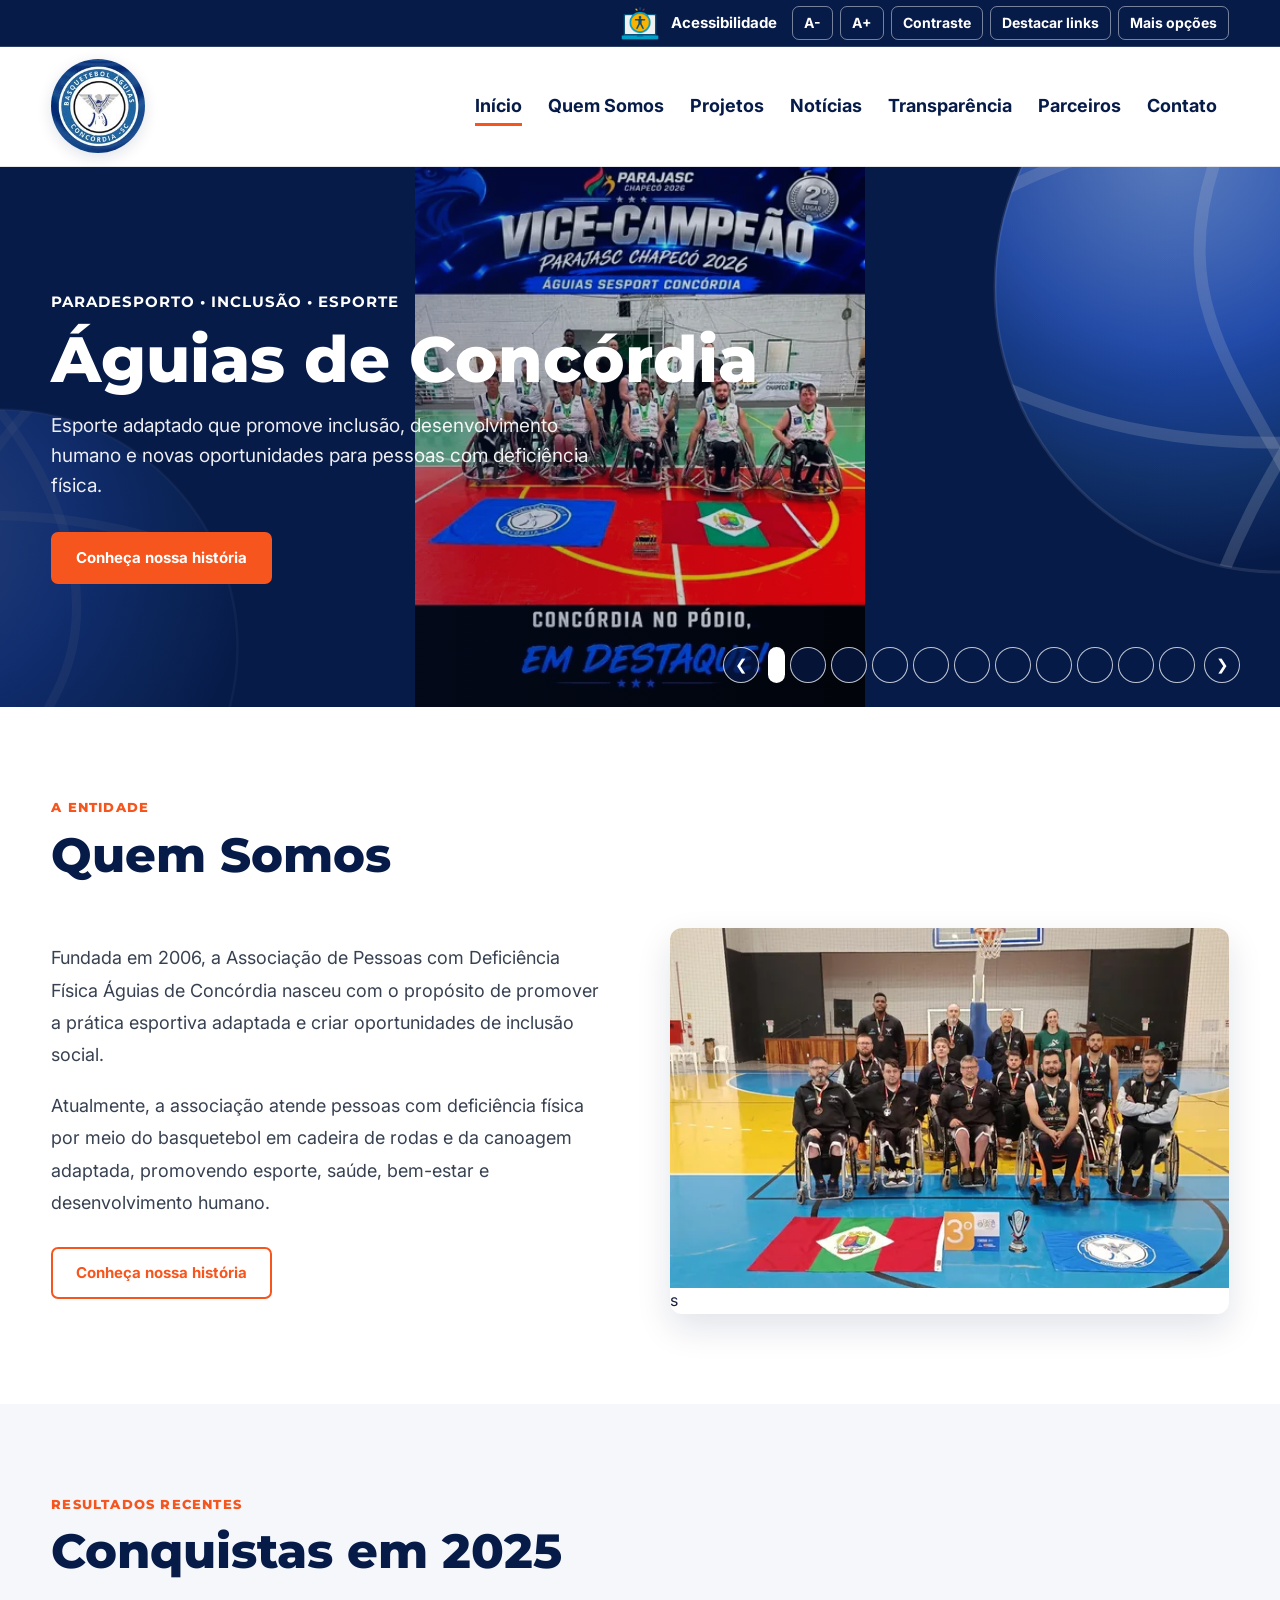
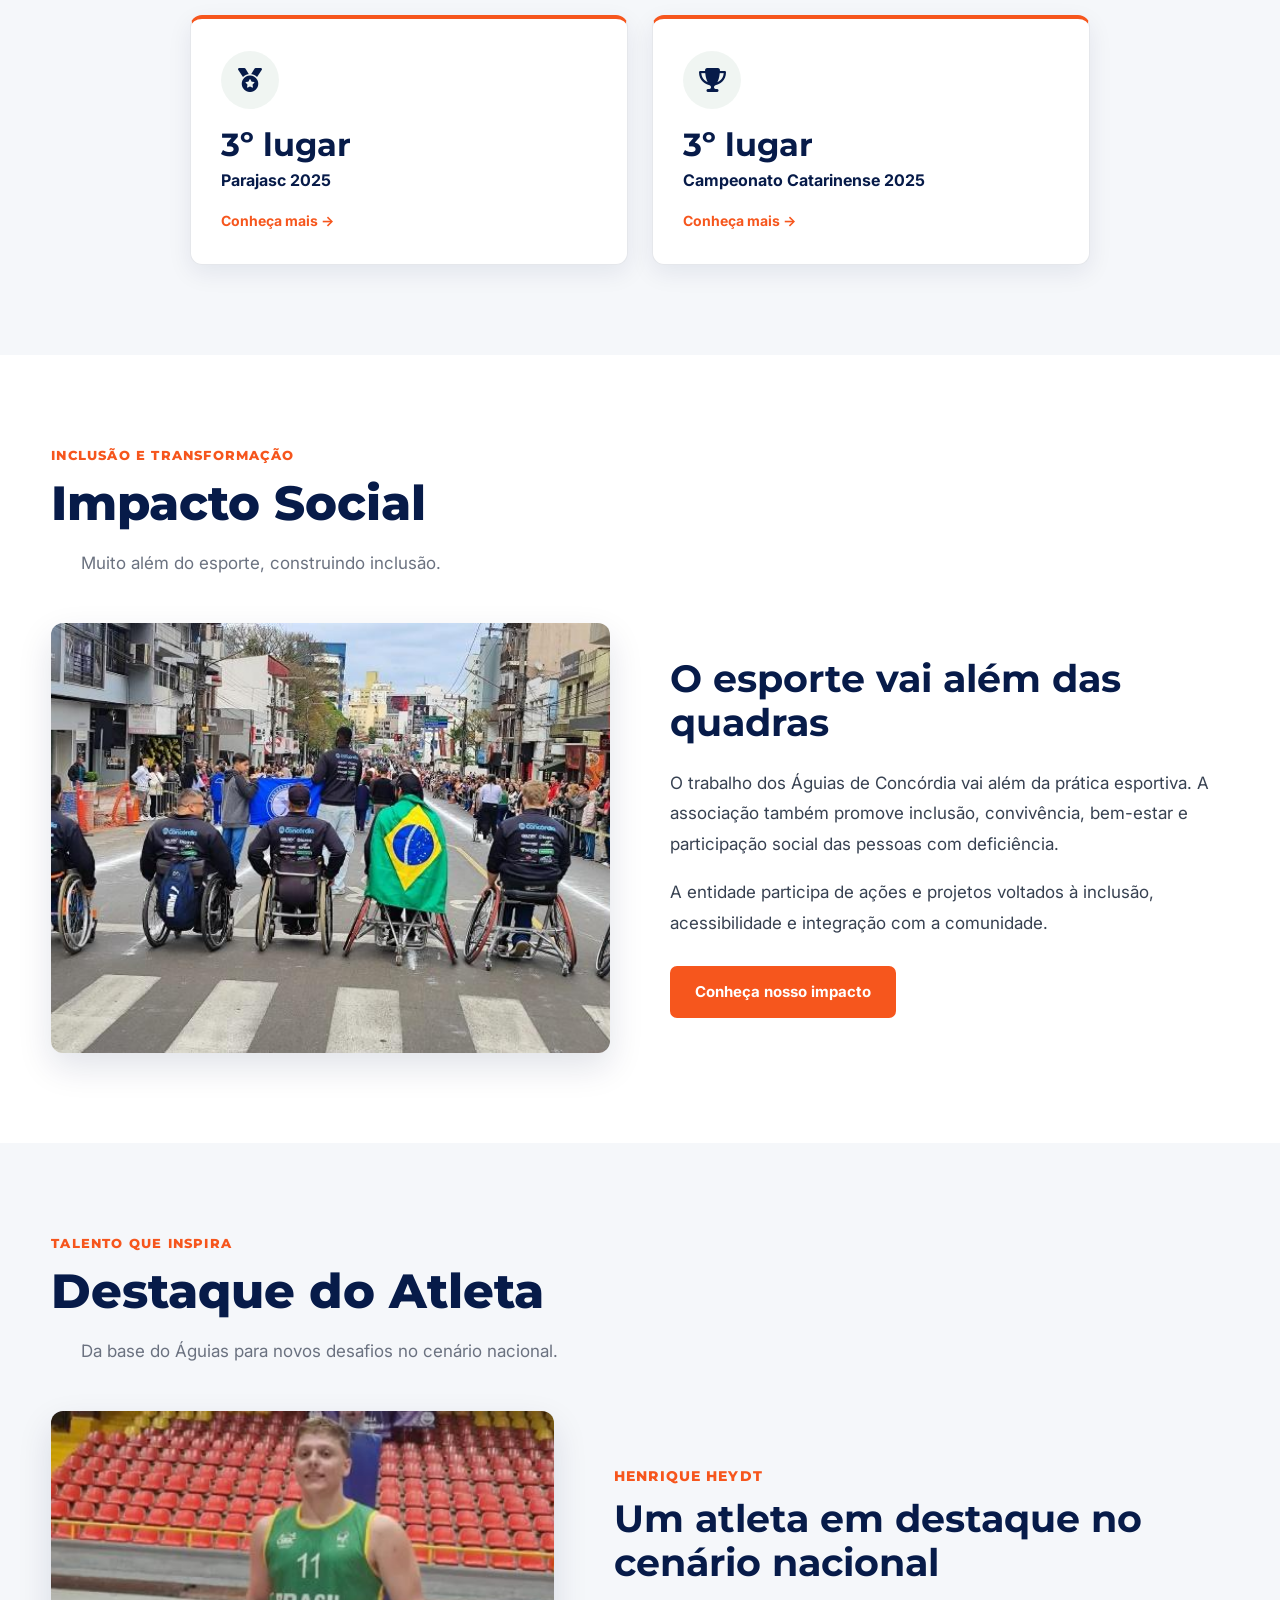
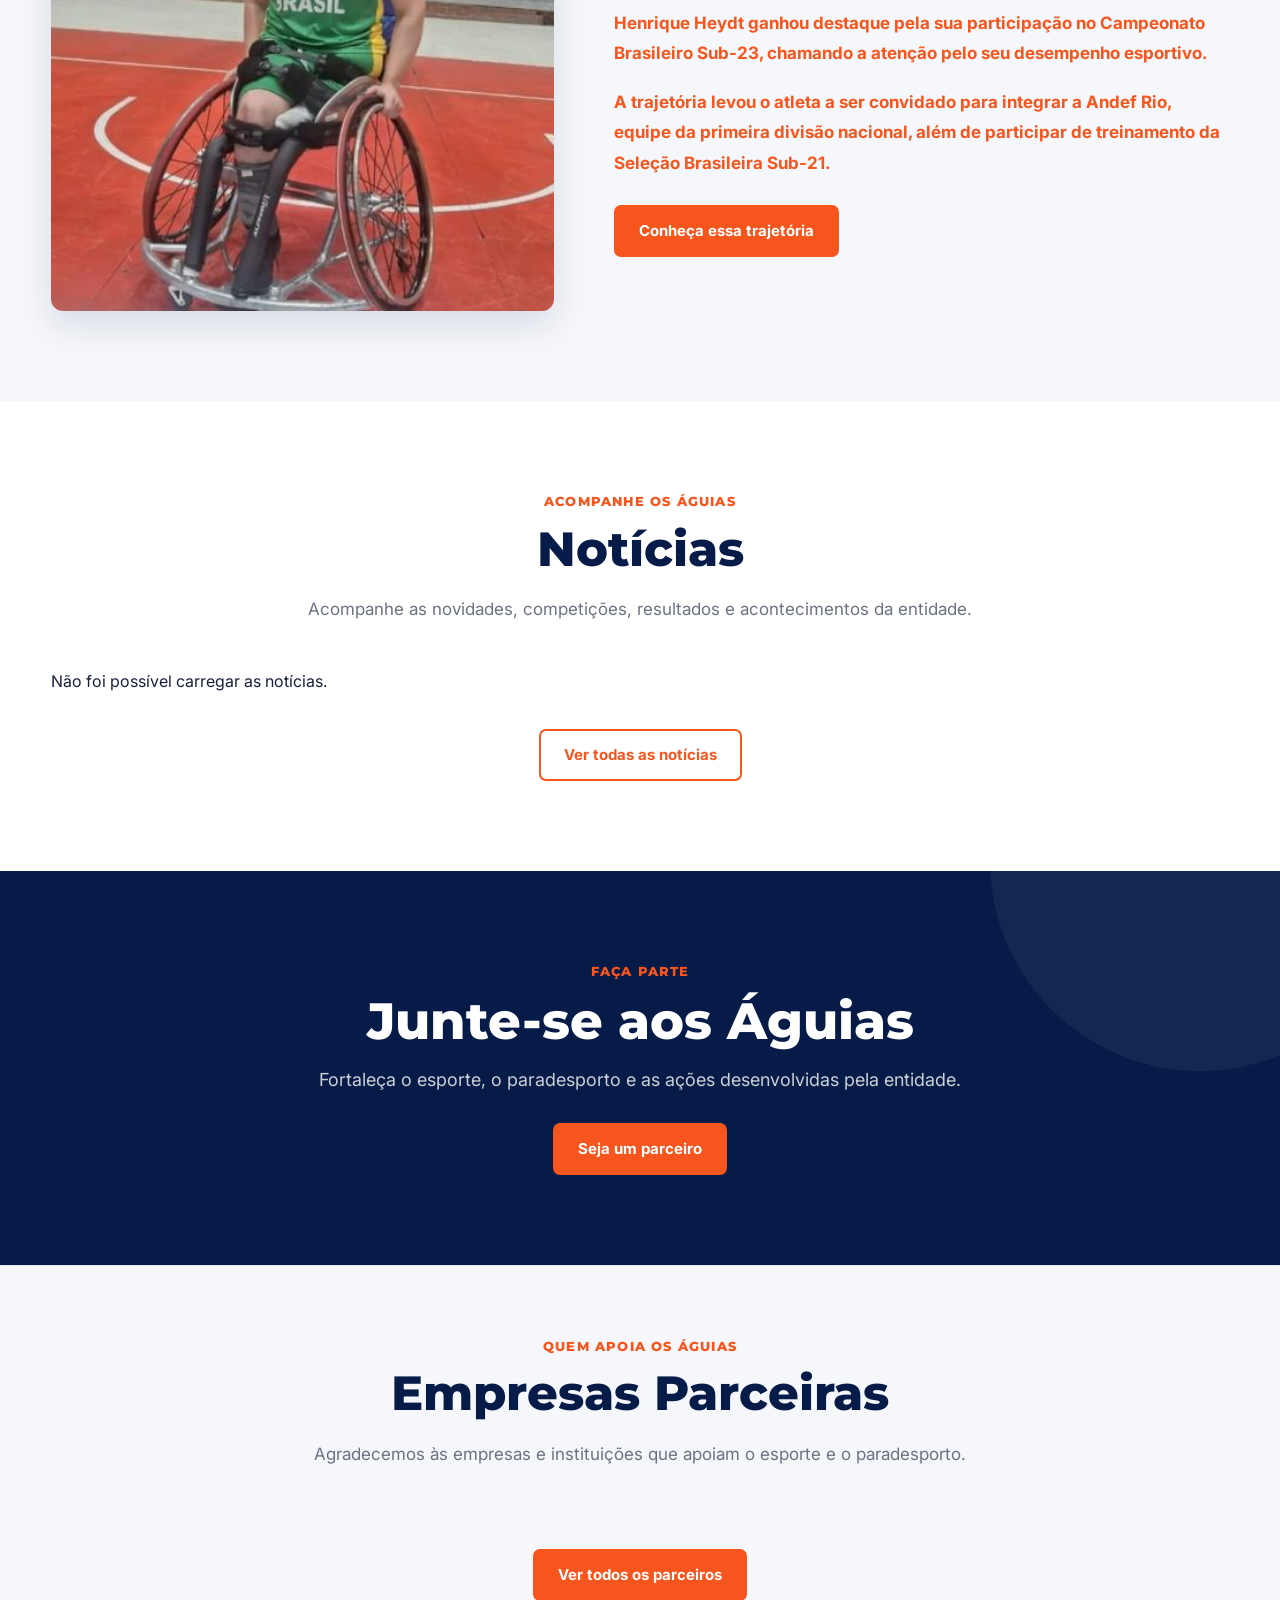
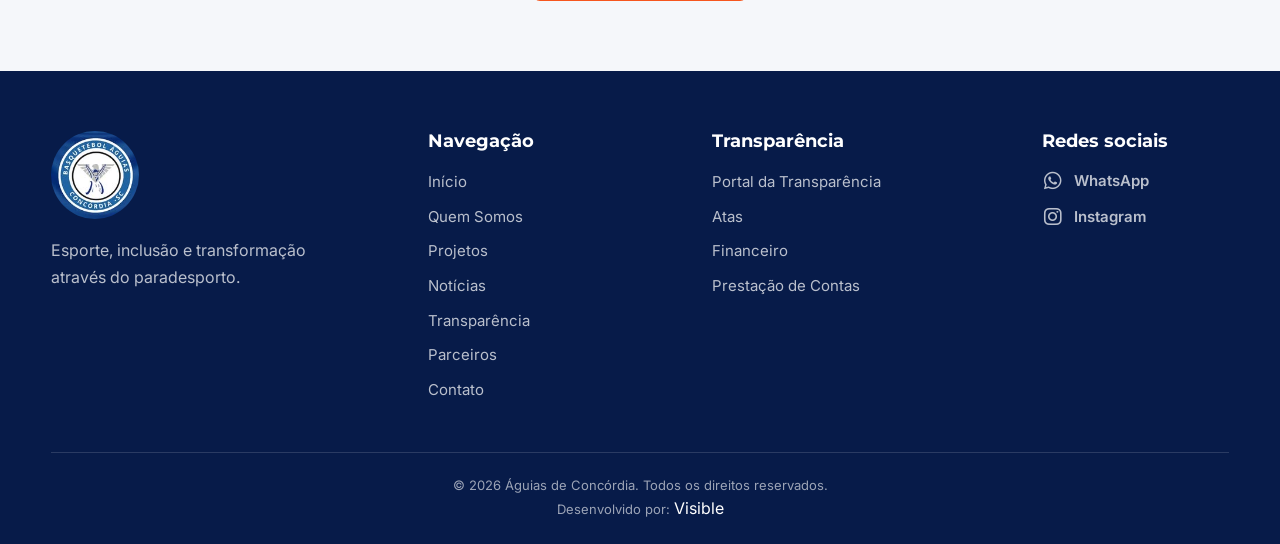
==== commit abe67068: "Otimiza imagens e atualiza acessibilidade" ====
--- a/index.html
+++ b/index.html
@@ -85,8 +85,6 @@
 }
 </script>
 
-  </script>
-
 </head>
 
 <body>
@@ -207,30 +205,58 @@
 
       <div class="hero-imagem" aria-hidden="true">
 
-        <img class="hero-slide ativo" src="assets/vice_campeaonato_chapeco.jpeg" alt="Equipe Águias de Concórdia de basquetebol em cadeira de rodas Vice Campeão 2026">
+
+        <picture>
+          <source media="(max-width: 800px)" srcset="assets/vice_campeaonato_chapeco_mobile_412x495.webp" type="image/webp">
+
+          <img class="hero-slide ativo" src="assets/vice_campeaonato_chapeco_menor.webp" alt="Equipe Águias de Concórdia de basquetebol em cadeira de rodas Vice Campeão 2026" loading="eager" fetchpriority="high" width="1388" height="960" decoding="async">
+        </picture>
+
 
         <img class="hero-slide" src="assets/5.jpg" alt="Atleta dos Águias de Concórdia durante partida">
 
+
         <img class="hero-slide" src="assets/7.jpg" alt="Atleta dos Águias de Concórdia em atividade esportiva">
 
+
         <img class="hero-slide" src="assets/6.jpg" alt="Atletas dos Águias de Concórdia durante partida">
 
-        <img class="hero-slide" src="assets/8.jpg" alt="Equipe Águias de Concórdia durante competição">
-
-        <img class="hero-slide" src="assets/foto_Carro_onibus_van.jpeg" alt="Veiculos da Entidade Carro, Van e Onibus">
+
+        <picture>
+          <source media="(max-width: 800px)" srcset="assets/carro_onibus_mobile.webp">
+
+          <img class="hero-slide" src="assets/carro_onibus_menor.webp" alt="Veiculos da Entidade Carro, Van e Onibus">
+        </picture>
+
+
+        <img class="hero-slide" src="assets/42.jpg" alt="Equipe Águias de Concórdia durante competição">
+
 
         <img class="hero-slide" src="assets/10.jpg" alt="Atletas treinando">
 
+
         <img class="hero-slide" src="assets/40.jpg" alt="Atleta tirando foto com fã">
 
+
         <img class="hero-slide" src="assets/41.jpg" alt="Atleta com sua medalha">
 
-        <img class="hero-slide" src="assets/carro_van_28-09-2026.jpeg" alt="Veiculos da Entidade Carro, Van e Onibus">
-
-        <img class="hero-slide" src="assets/foto_Carro_onibus_.jpeg" alt="Veiculos da Entidade Carro, Van e Onibus">
-
-
-      </div>
+
+        <picture>
+          <source media="(max-width: 800px)" srcset="assets/carro_onibus_van_mobile.webp">
+
+          <img class="hero-slide" src="assets/carro_onibus_van_menor.webp" alt="Veiculos da Entidade Carro, Van e Onibus">
+        </picture>
+
+
+        <picture>
+          <source media="(max-width: 800px)" srcset="assets/carro_van_mobile.webp">
+
+          <img class="hero-slide" src="assets/carro_van_menor.webp" alt="Veiculos da Entidade Carro, Van e Onibus">
+        </picture>
+
+      </div>
+
+
 
       <div class=" hero-overlay">
       </div>
@@ -299,7 +325,13 @@
           </div>
 
           <div class="imagem-destaque">
-            <img src="assets/quem_somos.jpg" alt="Equipe dos Águias de Concórdia">
+
+            <picture>
+              <source media="(max-width: 800px)" srcset="assets/quem_somos_mobile.webp">
+
+              <img src="assets/quem_somos.jpg" alt="Equipe dos Águias de Concórdia">s
+            </picture>
+
           </div>
 
         </div>
--- a/css/style.css
+++ b/css/style.css
@@ -29,12 +29,12 @@
 ========================================================= */
 
 :root {
-  --azul: #071b49;
-  --azul-claro: #163b78;
-  --azul-suave: #eef3fa;
-
-  --vermelho: #f8250a;
-  --vermelho-escuro: #b91c1c;
+  --azul: #071b49; /*#071b49*/
+  --azul-claro: #163b78; /*#163b78*/
+  --azul-suave: #eef3f0d7; /*#eef3fa*/
+
+  --vermelho: #f6561d; /*#f8250a*/
+  --vermelho-escuro: #f6561d; /*#b91c1c*/
   --vermelho-suave: #fff1f1;
   --verde-suave: #d2f7d4;
   --verde-suave-mais: #a2f8a7;
@@ -4155,7 +4155,7 @@
   width: 42px;
   height: 42px;
   display: inline-block;
-  background-image: url("../assets/icone_acssbldd.png");
+  background-image: url("../assets/acessibilidade.png");
   background-size: contain;
   background-repeat: no-repeat;
   background-position: center;
@@ -4660,10 +4660,10 @@
 
       display: block;
 
-      width: 28px;
-      height: 28px;
-
-      background-image: url("../assets/acessibilidade.png");
+      width: 24px;
+      height: 24px;
+
+      background-image: url("../assets/icone_acessibilidade_compacta.webp");
       background-repeat: no-repeat;
       background-position: center;
       background-size: contain;
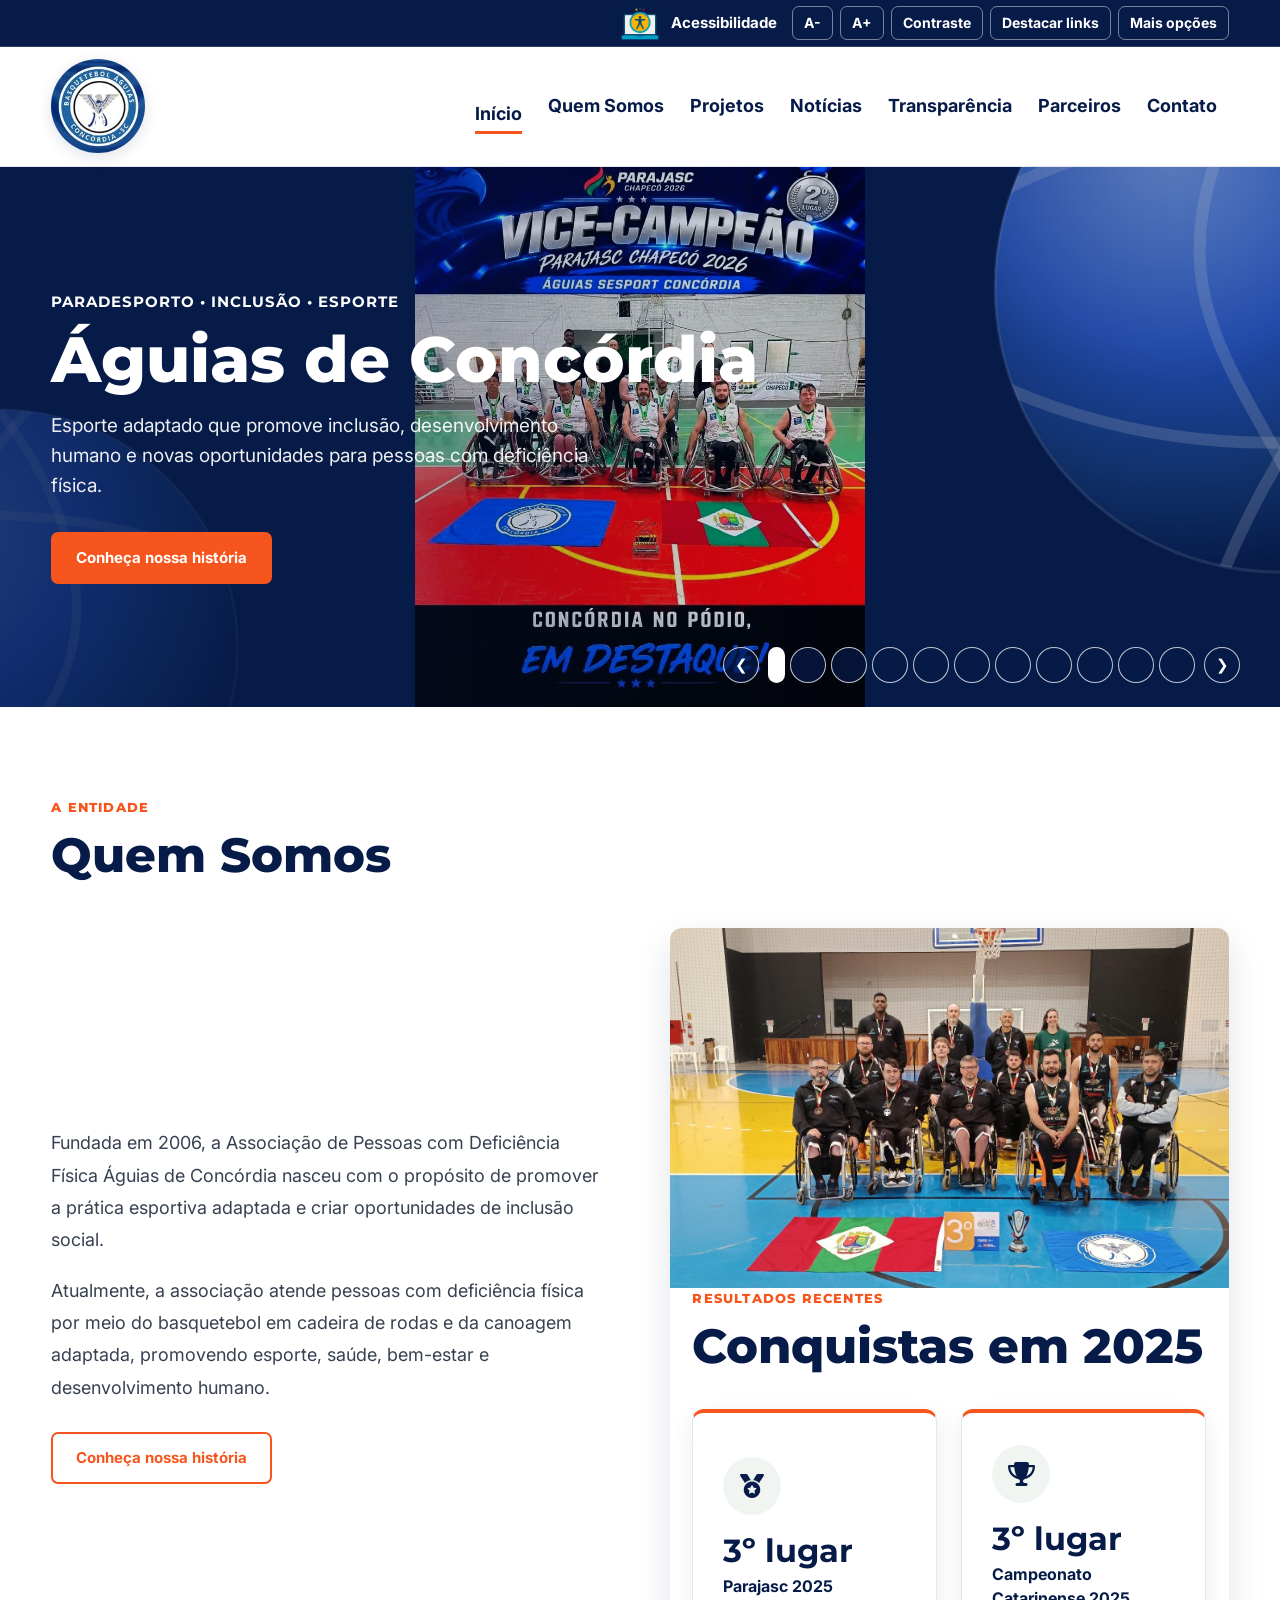
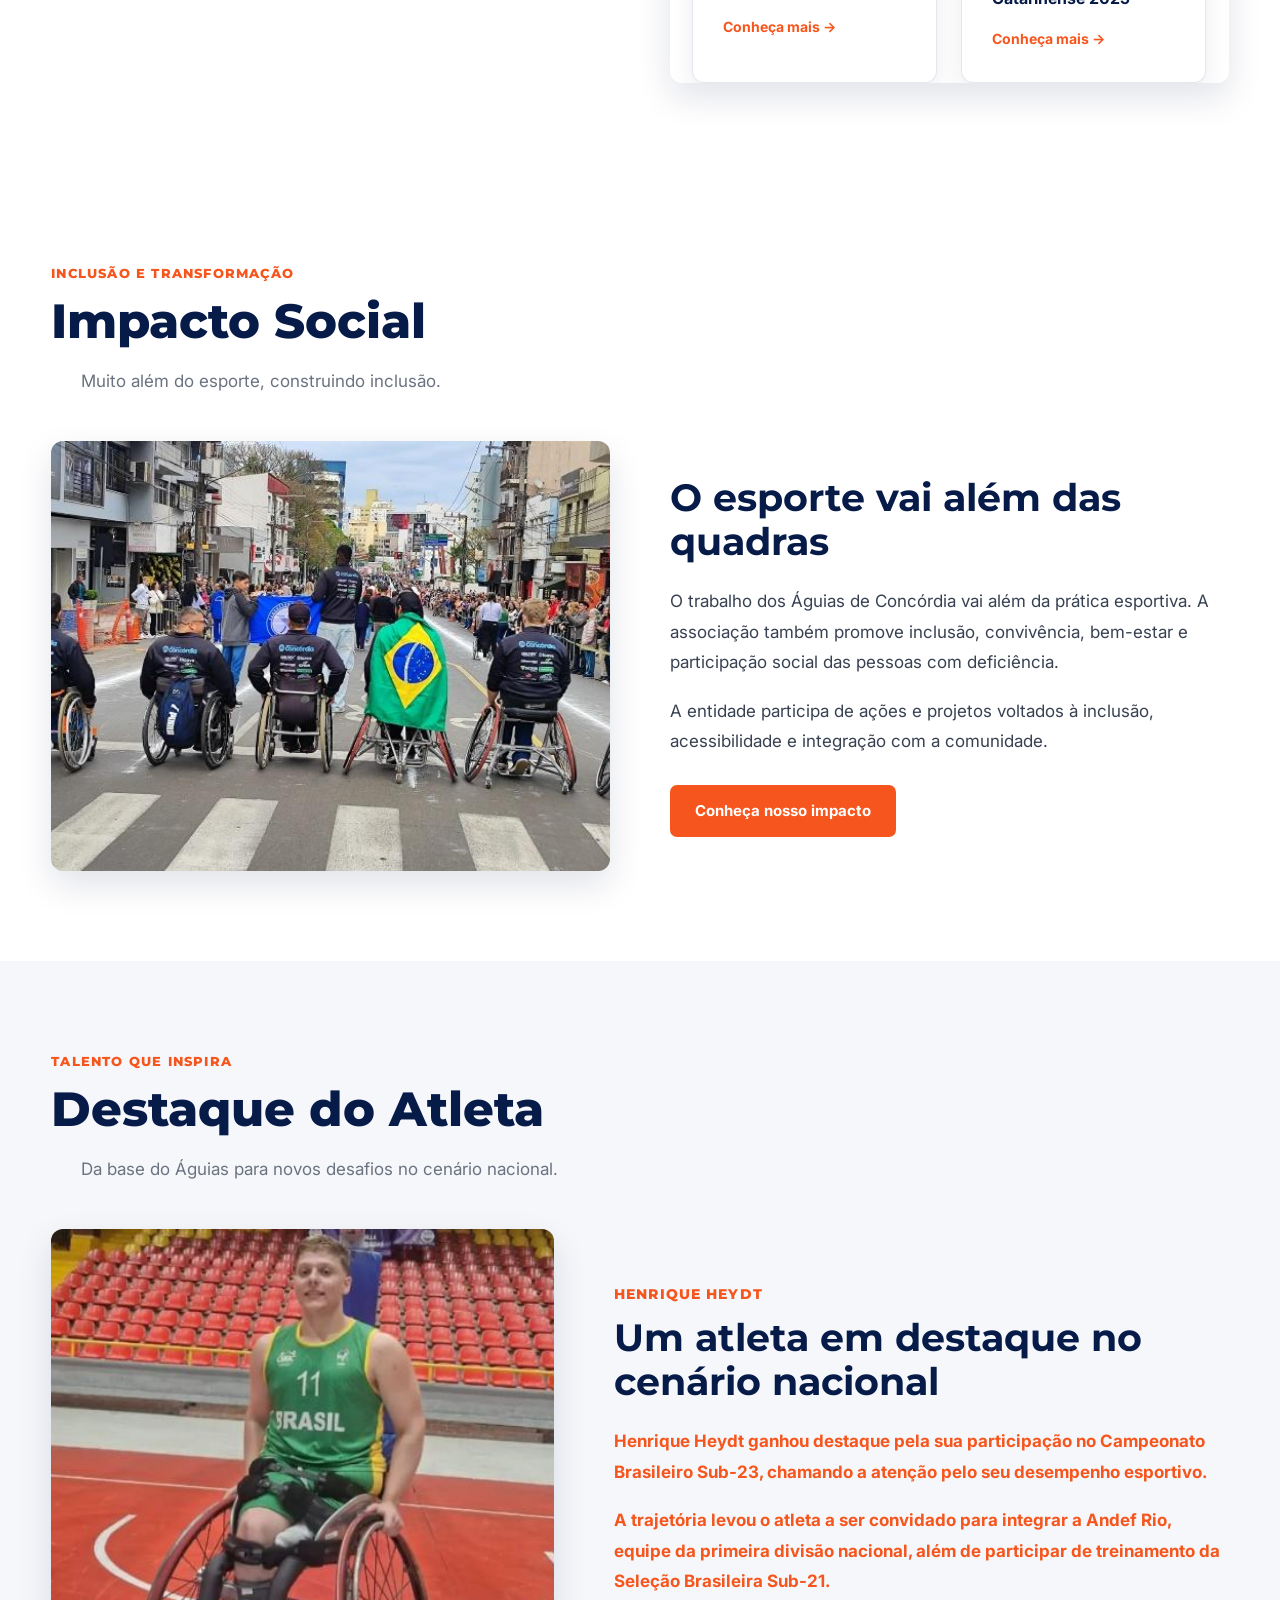
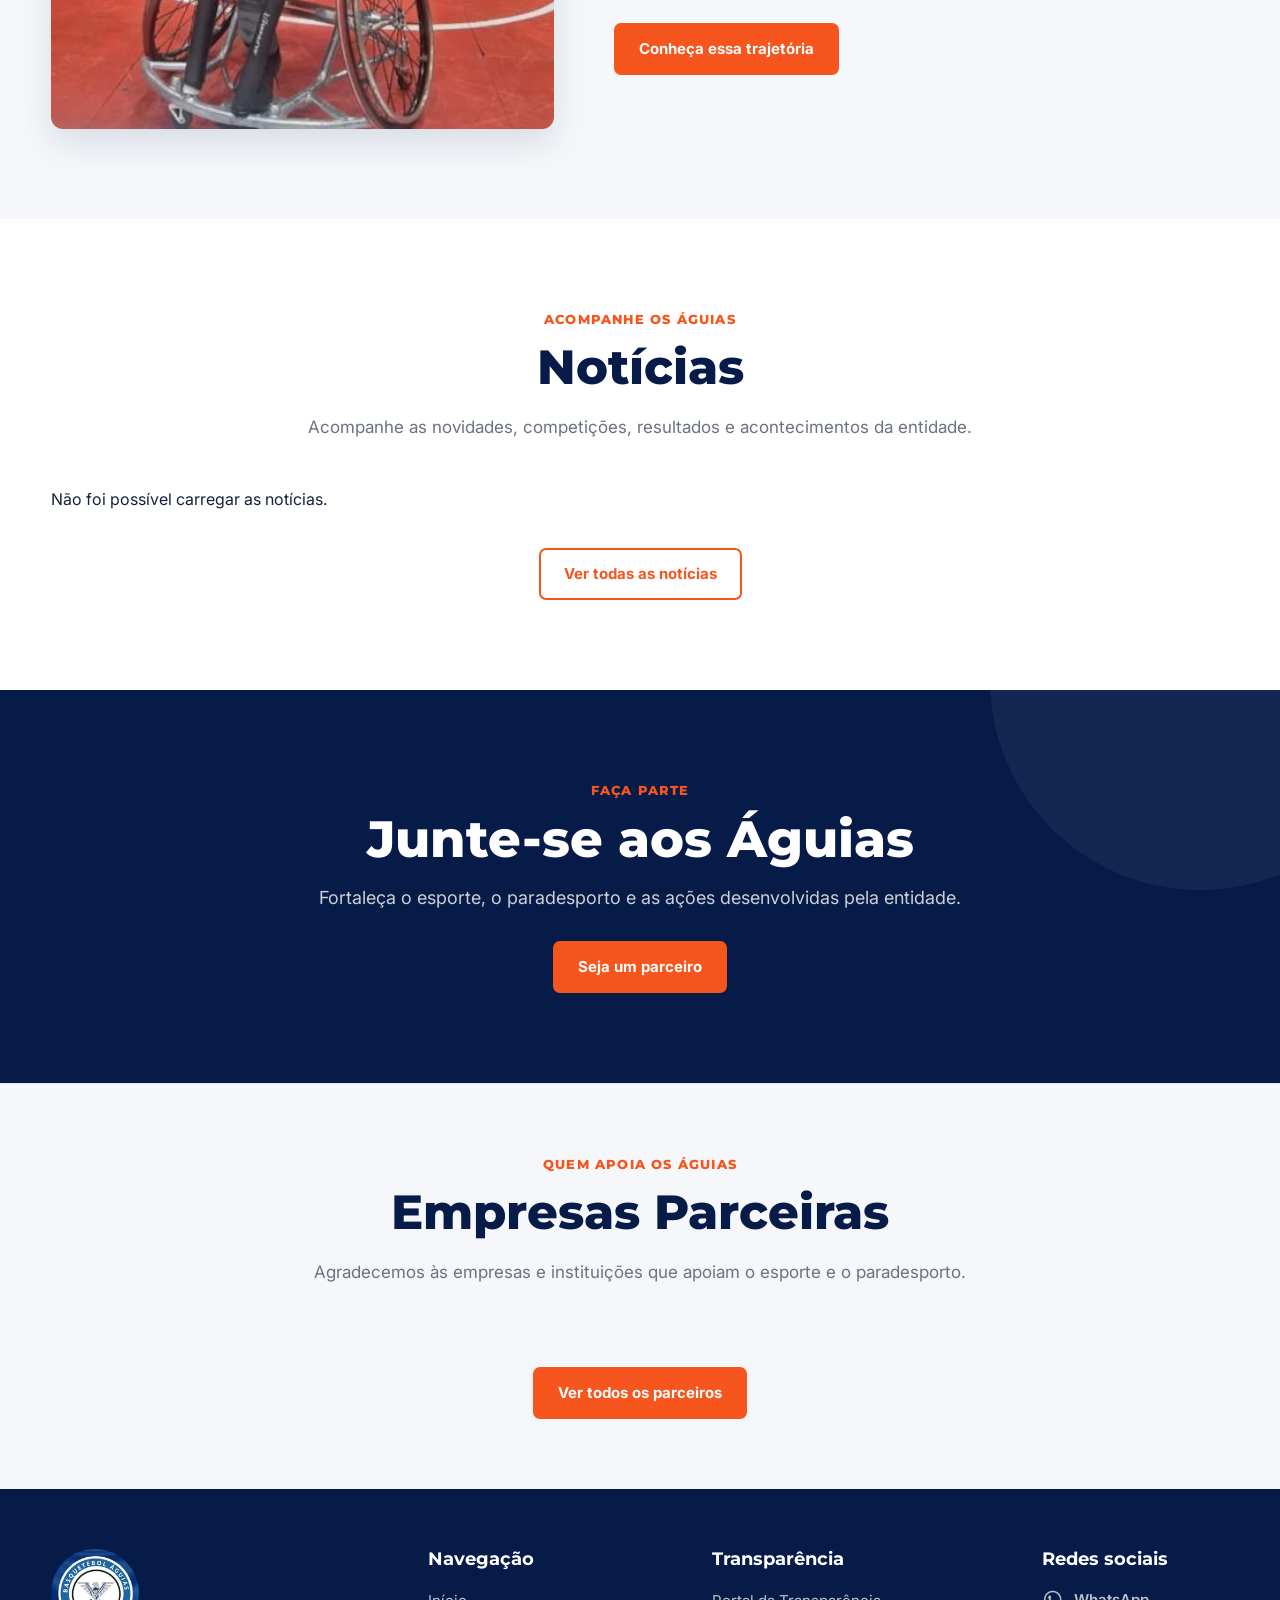
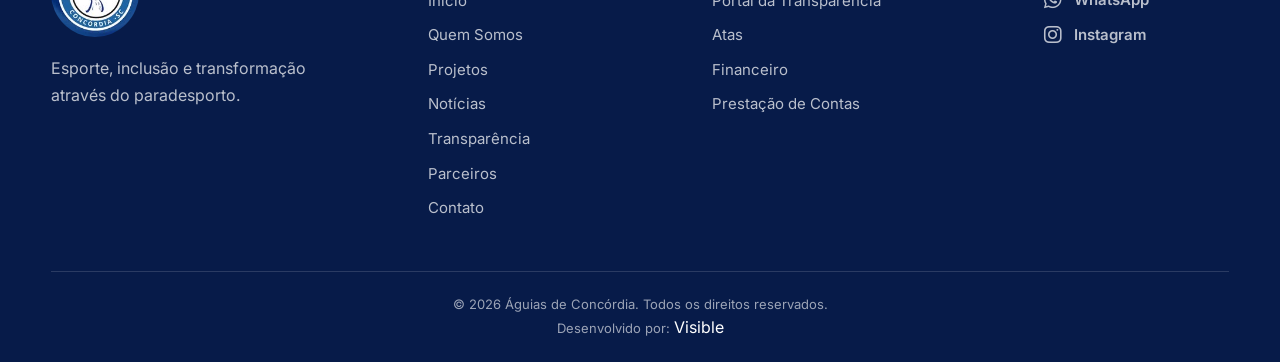
==== commit 9bdaefc4: "Melhora segurança desempenho e imagens do site" ====
--- a/index.html
+++ b/index.html
@@ -6,19 +6,24 @@
 
   <meta name="viewport" content="width=device-width, initial-scale=1.0, viewport-fit=cover">
 
-  <!-- Compatibilidade -->
-  <meta http-equiv="X-UA-Compatible" content="IE=edge">
-
-  <!-- iOS / Safari -->
+  <!-- ==================================================
+       iOS / Safari
+  ================================================== -->
   <meta name="mobile-web-app-capable" content="yes">
   <meta name="apple-mobile-web-app-status-bar-style" content="default">
   <meta name="apple-mobile-web-app-title" content="Águias de Concórdia">
 
-  <!-- Navegadores / PWA -->
+  <!-- ==================================================
+       Navegadores / PWA
+  ================================================== -->
   <meta name="theme-color" content="#0b2a4a">
 
-  <!-- SEO -->
-  <title>Águias de Concórdia | Paradesporto, Inclusão e Esporte</title>
+  <!-- ==================================================
+       SEO
+  ================================================== -->
+  <title>
+    Águias de Concórdia | Paradesporto, Inclusão e Esporte
+  </title>
 
   <meta name="description" content="Águias de Concórdia: esporte, inclusão e transformação através do paradesporto. Conheça nossos atletas, projetos, notícias, parceiros e ações.">
 
@@ -26,13 +31,19 @@
 
   <meta name="author" content="Águias de Concórdia">
 
-  <!-- Canonical -->
+  <!-- ==================================================
+       URL CANÔNICA
+  ================================================== -->
   <link rel="canonical" href="https://www.aguiasdeconcordia.org/">
 
-  <!-- Favicon -->
+  <!-- ==================================================
+       FAVICON
+  ================================================== -->
   <link rel="icon" type="image/png" href="assets/logo_aguias_concordia.png">
 
-  <!-- Open Graph -->
+  <!-- ==================================================
+       OPEN GRAPH
+  ================================================== -->
   <meta property="og:type" content="website">
 
   <meta property="og:title" content="Águias de Concórdia | Paradesporto, Inclusão e Esporte">
@@ -41,49 +52,59 @@
 
   <meta property="og:url" content="https://www.aguiasdeconcordia.org/">
 
-  <meta property="og:image" content="https://www.aguiasdeconcordia.org/assets/logo_aguias.jpg">
+  <meta property="og:image" content="https://www.aguiasdeconcordia.org/assets/logo_aguias_concordia.webp">
 
   <meta property="og:locale" content="pt_BR">
 
-  <!-- Twitter / X -->
+  <!-- ==================================================
+       TWITTER / X
+  ================================================== -->
   <meta name="twitter:card" content="summary_large_image">
 
   <meta name="twitter:title" content="Águias de Concórdia | Paradesporto, Inclusão e Esporte">
 
   <meta name="twitter:description" content="Esporte, inclusão e transformação através do paradesporto.">
 
-  <meta name="twitter:image" content="https://www.aguiasdeconcordia.org/assets/logo_aguias.jpg">
-
-  <!-- Fontes -->
+  <meta name="twitter:image" content="https://www.aguiasdeconcordia.org/assets/logo_aguias_concordia.webp">
+
+  <!-- ==================================================
+       FONTES
+  ================================================== -->
   <link rel="preconnect" href="https://fonts.googleapis.com">
 
   <link rel="preconnect" href="https://fonts.gstatic.com" crossorigin>
 
-  <link href="https://fonts.googleapis.com/css2?family=Inter:wght@400;500;600;700;800&family=Montserrat:wght@500;600;700;800&display=swap" rel="stylesheet">
-
-  <!-- Font Awesome -->
+  <link rel="stylesheet" href="https://fonts.googleapis.com/css2?family=Inter:wght@400;500;600;700;800&family=Montserrat:wght@500;600;700;800&display=swap">
+
+  <!-- ==================================================
+       FONT AWESOME
+  ================================================== -->
   <link rel="stylesheet" href="https://cdnjs.cloudflare.com/ajax/libs/font-awesome/6.7.2/css/all.min.css">
 
-  <!-- CSS -->
+  <!-- ==================================================
+       CSS PRINCIPAL
+  ================================================== -->
   <link rel="stylesheet" href="css/style.css">
 
-  <!-- Dados estruturados -->
+  <!-- ==================================================
+       DADOS ESTRUTURADOS — ORGANIZAÇÃO
+  ================================================== -->
   <script type="application/ld+json">
-{
-  "@context": "https://schema.org",
-  "@type": "Organization",
-  "name": "Águias de Concórdia",
-  "url": "https://www.aguiasdeconcordia.org/",
-  "logo": "https://www.aguiasdeconcordia.org/assets/logo_aguias.jpg",
-  "description": "Esporte, inclusão e transformação através do paradesporto.",
-  "address": {
-    "@type": "PostalAddress",
-    "addressLocality": "Concórdia",
-    "addressRegion": "SC",
-    "addressCountry": "BR"
+  {
+    "@context": "https://schema.org",
+    "@type": "Organization",
+    "name": "Águias de Concórdia",
+    "url": "https://www.aguiasdeconcordia.org/",
+    "logo": "https://www.aguiasdeconcordia.org/assets/logo_aguias_concordia.webp",
+    "description": "Esporte, inclusão e transformação através do paradesporto.",
+    "address": {
+      "@type": "PostalAddress",
+      "addressLocality": "Concórdia",
+      "addressRegion": "SC",
+      "addressCountry": "BR"
+    }
   }
-}
-</script>
+  </script>
 
 </head>
 
@@ -150,48 +171,53 @@
     <div class="container cabecalho__conteudo">
 
       <a href="index.html" class="logo-link" aria-label="Águias de Concórdia - Página inicial">
-        <img src="assets/logo_aguias_concordia.png" alt="Águias de Concórdia" class="logo">
+
+        <picture>
+          <source media="(max-width: 800px)" srcset="assets/logo_aguias_concordia.webp">
+
+          <img src="assets/logo_aguias_concordia.png" alt="Águias de Concórdia" class="logo" loading="lazy" decoding="async>
+        </picture>
       </a>
 
-      <button type="button" class="botao-menu" id="botao-menu" aria-label="Abrir menu principal" aria-expanded="false" aria-controls="menu-principal">
-        <span></span>
-        <span></span>
-        <span></span>
-      </button>
-
-      <nav class="menu-principal" id="menu-principal" aria-label="Menu principal">
-        <ul>
-
-          <li>
-            <a href="index.html" aria-current="page">Início</a>
-          </li>
-
-          <li>
-            <a href="quem-somos.html">Quem Somos</a>
-          </li>
-
-          <li>
-            <a href="projetos.html">Projetos</a>
-          </li>
-
-          <li>
-            <a href="noticias.html">Notícias</a>
-          </li>
-
-          <li>
-            <a href="transparencia.html">Transparência</a>
-          </li>
-
-          <li>
-            <a href="parceiros.html">Parceiros</a>
-          </li>
-
-          <li>
-            <a href="contato.html">Contato</a>
-          </li>
-
-        </ul>
-      </nav>
+      <button type=" button" class="botao-menu" id="botao-menu" aria-label="Abrir menu principal" aria-expanded="false" aria-controls="menu-principal">
+          <span></span>
+          <span></span>
+          <span></span>
+          </button>
+
+          <nav class="menu-principal" id="menu-principal" aria-label="Menu principal">
+            <ul>
+
+              <li>
+                <a href="index.html" aria-current="page">Início</a>
+              </li>
+
+              <li>
+                <a href="quem-somos.html">Quem Somos</a>
+              </li>
+
+              <li>
+                <a href="projetos.html">Projetos</a>
+              </li>
+
+              <li>
+                <a href="noticias.html">Notícias</a>
+              </li>
+
+              <li>
+                <a href="transparencia.html">Transparência</a>
+              </li>
+
+              <li>
+                <a href="parceiros.html">Parceiros</a>
+              </li>
+
+              <li>
+                <a href="contato.html">Contato</a>
+              </li>
+
+            </ul>
+          </nav>
 
     </div>
   </header>
@@ -207,55 +233,77 @@
 
 
         <picture>
-          <source media="(max-width: 800px)" srcset="assets/vice_campeaonato_chapeco_mobile_412x495.webp" type="image/webp">
-
-          <img class="hero-slide ativo" src="assets/vice_campeaonato_chapeco_menor.webp" alt="Equipe Águias de Concórdia de basquetebol em cadeira de rodas Vice Campeão 2026" loading="eager" fetchpriority="high" width="1388" height="960" decoding="async">
-        </picture>
-
-
-        <img class="hero-slide" src="assets/5.jpg" alt="Atleta dos Águias de Concórdia durante partida">
-
-
-        <img class="hero-slide" src="assets/7.jpg" alt="Atleta dos Águias de Concórdia em atividade esportiva">
-
-
-        <img class="hero-slide" src="assets/6.jpg" alt="Atletas dos Águias de Concórdia durante partida">
+          <source media="(max-width: 800px)" srcset="assets/vice_campeaonato_chapeco_mobile_412x495.webp">
+
+          <img class="hero-slide ativo" src="assets/vice_campeaonato_chapeco_menor.webp" alt="Equipe Águias de Concórdia de basquetebol em cadeira de rodas Vice Campeão 2026" fetchpriority="high" decoding="async">
+        </picture>
+
+        <picture>
+          <source media="(max-width: 800px)" srcset="assets/5.webp">
+
+          <img class="hero-slide" src="assets/5.jpg" alt="Atleta dos Águias de Concórdia durante partida" loading="lazy" decoding="async">
+        </picture>
+
+
+        <picture>
+          <source media="(max-width: 800px)" srcset="assets/7.webp">
+
+          <img class="hero-slide" src="assets/7.jpg" alt="Atleta dos Águias de Concórdia em atividade esportiva" loading="lazy" decoding="async">
+        </picture>
+
+
+        <picture>
+          <source media="(max-width: 800px)" srcset="assets/6.webp">
+
+          <img class="hero-slide" src="assets/6.jpg" alt="Atletas dos Águias de Concórdia durante partida" loading="lazy" decoding="async">
+        </picture>
 
 
         <picture>
           <source media="(max-width: 800px)" srcset="assets/carro_onibus_mobile.webp">
 
-          <img class="hero-slide" src="assets/carro_onibus_menor.webp" alt="Veiculos da Entidade Carro, Van e Onibus">
-        </picture>
-
-
-        <img class="hero-slide" src="assets/42.jpg" alt="Equipe Águias de Concórdia durante competição">
-
-
-        <img class="hero-slide" src="assets/10.jpg" alt="Atletas treinando">
-
-
-        <img class="hero-slide" src="assets/40.jpg" alt="Atleta tirando foto com fã">
-
-
-        <img class="hero-slide" src="assets/41.jpg" alt="Atleta com sua medalha">
+          <img class="hero-slide" src="assets/carro_onibus_menor.webp" alt="Veiculos da Entidade Carro, Van e Onibus" loading="lazy" decoding="async">
+        </picture>
+
+        <picture>
+          <source media="(max-width: 800px)" srcset="assets/42.webp">
+
+          <img class="hero-slide" src="assets/42.jpg" alt="Equipe Águias de Concórdia durante competição" loading="lazy" decoding="async">
+        </picture>
+
+        <picture>
+          <source media="(max-width: 800px)" srcset="assets/10.webp">
+
+          <img class="hero-slide" src="assets/10.jpg" alt="Atletas treinando" loading="lazy" decoding="async">
+        </picture>
+
+        <picture>
+          <source media="(max-width: 800px)" srcset="assets/40.webp">
+
+          <img class="hero-slide" src="assets/40.jpg" alt="Atleta tirando foto com fã" loading="lazy" decoding="async">
+        </picture>
+
+        <picture>
+          <source media="(max-width: 800px)" srcset="assets/41.webp">
+
+          <img class="hero-slide" src="assets/41.jpg" alt="Atleta com sua medalha" loading="lazy" decoding="async">
+        </picture>
 
 
         <picture>
           <source media="(max-width: 800px)" srcset="assets/carro_onibus_van_mobile.webp">
 
-          <img class="hero-slide" src="assets/carro_onibus_van_menor.webp" alt="Veiculos da Entidade Carro, Van e Onibus">
+          <img class="hero-slide" src="assets/carro_onibus_van_menor.webp" alt="Veiculos da Entidade Carro, Van e Onibus" loading="lazy" decoding="async">
         </picture>
 
 
         <picture>
           <source media="(max-width: 800px)" srcset="assets/carro_van_mobile.webp">
 
-          <img class="hero-slide" src="assets/carro_van_menor.webp" alt="Veiculos da Entidade Carro, Van e Onibus">
-        </picture>
-
-      </div>
-
+          <img class="hero-slide" src="assets/carro_van_menor.webp" alt="Veiculos da Entidade Carro, Van e Onibus" loading="lazy" decoding="async">
+        </picture>
+
+      </div>
 
 
       <div class=" hero-overlay">
@@ -329,7 +377,7 @@
             <picture>
               <source media="(max-width: 800px)" srcset="assets/quem_somos_mobile.webp">
 
-              <img src="assets/quem_somos.jpg" alt="Equipe dos Águias de Concórdia">s
+              <img src="assets/quem_somos.jpg" alt="Equipe dos Águias de Concórdia" loading="lazy" decoding="async>s
             </picture>
 
           </div>
@@ -342,61 +390,61 @@
      CONQUISTAS 2025
 ====================================================== -->
 
-    <section class="secao conquistas" aria-labelledby="titulo-conquistas">
-
-      <div class="container">
-
-        <div class="secao-cabecalho conquistas__cabecalho">
-
-          <p class="eyebrow">Resultados recentes</p>
-
-          <h2 id="titulo-conquistas">
-            Conquistas em 2025
-          </h2>
-
-        </div>
-
-
-        <div class="conquistas__grid">
-
-          <!-- PARAjasc -->
-          <a href="quem-somos.html" class="conquista-card">
-
-            <div class="conquista-card__icone" aria-hidden="true">
-              <i class="fa-solid fa-medal"></i>
-            </div>
-
-            <strong>3º lugar</strong>
-
-            <span>Parajasc 2025</span>
-
-            <span class="conquista-card__link">
-              Conheça mais →
-            </span>
-
-          </a>
-
-
-          <!-- CAMPEONATO CATARINENSE -->
-          <a href="quem-somos.html" class="conquista-card">
-
-            <div class="conquista-card__icone" aria-hidden="true">
-              <i class="fa-solid fa-trophy"></i>
-            </div>
-
-            <strong>3º lugar</strong>
-
-            <span>Campeonato Catarinense 2025</span>
-
-            <span class="conquista-card__link">
-              Conheça mais →
-            </span>
-
-          </a>
-
-        </div>
-
-      </div>
+    <section class=" secao conquistas" aria-labelledby="titulo-conquistas">
+
+              <div class="container">
+
+                <div class="secao-cabecalho conquistas__cabecalho">
+
+                  <p class="eyebrow">Resultados recentes</p>
+
+                  <h2 id="titulo-conquistas">
+                    Conquistas em 2025
+                  </h2>
+
+                </div>
+
+
+                <div class="conquistas__grid">
+
+                  <!-- PARAjasc -->
+                  <a href="quem-somos.html" class="conquista-card">
+
+                    <div class="conquista-card__icone" aria-hidden="true">
+                      <i class="fa-solid fa-medal"></i>
+                    </div>
+
+                    <strong>3º lugar</strong>
+
+                    <span>Parajasc 2025</span>
+
+                    <span class="conquista-card__link">
+                      Conheça mais →
+                    </span>
+
+                  </a>
+
+
+                  <!-- CAMPEONATO CATARINENSE -->
+                  <a href="quem-somos.html" class="conquista-card">
+
+                    <div class="conquista-card__icone" aria-hidden="true">
+                      <i class="fa-solid fa-trophy"></i>
+                    </div>
+
+                    <strong>3º lugar</strong>
+
+                    <span>Campeonato Catarinense 2025</span>
+
+                    <span class="conquista-card__link">
+                      Conheça mais →
+                    </span>
+
+                  </a>
+
+                </div>
+
+              </div>
 
     </section>
 
@@ -437,7 +485,12 @@
           <!-- IMAGEM -->
           <div class="impacto-social__imagem">
 
-            <img src="assets/17.jpg" alt="Equipe Águias de Concórdia em atividade">
+
+            <picture>
+              <source media="(max-width: 800px)" srcset="assets/17.webp">
+
+              <img src="assets/17.jpg" alt="Equipe Águias de Concórdia em atividade loading=" lazy" decoding="async">
+            </picture>
 
           </div>
 
@@ -503,7 +556,12 @@
           <!-- FOTO -->
           <div class="destaque-atleta__imagem">
 
-            <img src="assets/46.jpg" alt="Henrique Heydt, atleta do Águias de Concórdia">
+
+            <picture>
+              <source media="(max-width: 800px)" srcset="assets/46.webp">
+
+              <img src="assets/46.jpg" alt="Henrique Heydt, atleta do Águias de Concórdia loading=" lazy" decoding="async">
+            </picture>
 
           </div>
 
@@ -636,7 +694,12 @@
         <div class="footer-col footer-col--marca">
 
           <a href="index.html" aria-label="Voltar para o início">
-            <img src="assets/logo_aguias_concordia.png" alt="Águias de Concórdia" class="logo-footer">
+
+            <picture>
+              <source media="(max-width: 800px)" srcset="assets/logo_aguias_concordia.webp">
+
+              <img src="assets/logo_aguias_concordia.png" alt="Águias de Concórdia" class="logo-footer loading=" lazy" decoding="async">
+            </picture>
           </a>
 
           <p>
--- a/css/style.css
+++ b/css/style.css
@@ -589,17 +589,13 @@
 .hero-imagem img {
   position: absolute;
   inset: 0;
-
   width: 100%;
   height: 100%;
-
+  aspect-ratio: 16 / 9;
   object-fit: contain;
   object-position: center;
-
   opacity: 0;
-
   z-index: 1;
-
   transition: opacity 1.2s ease-in-out;
 }
 
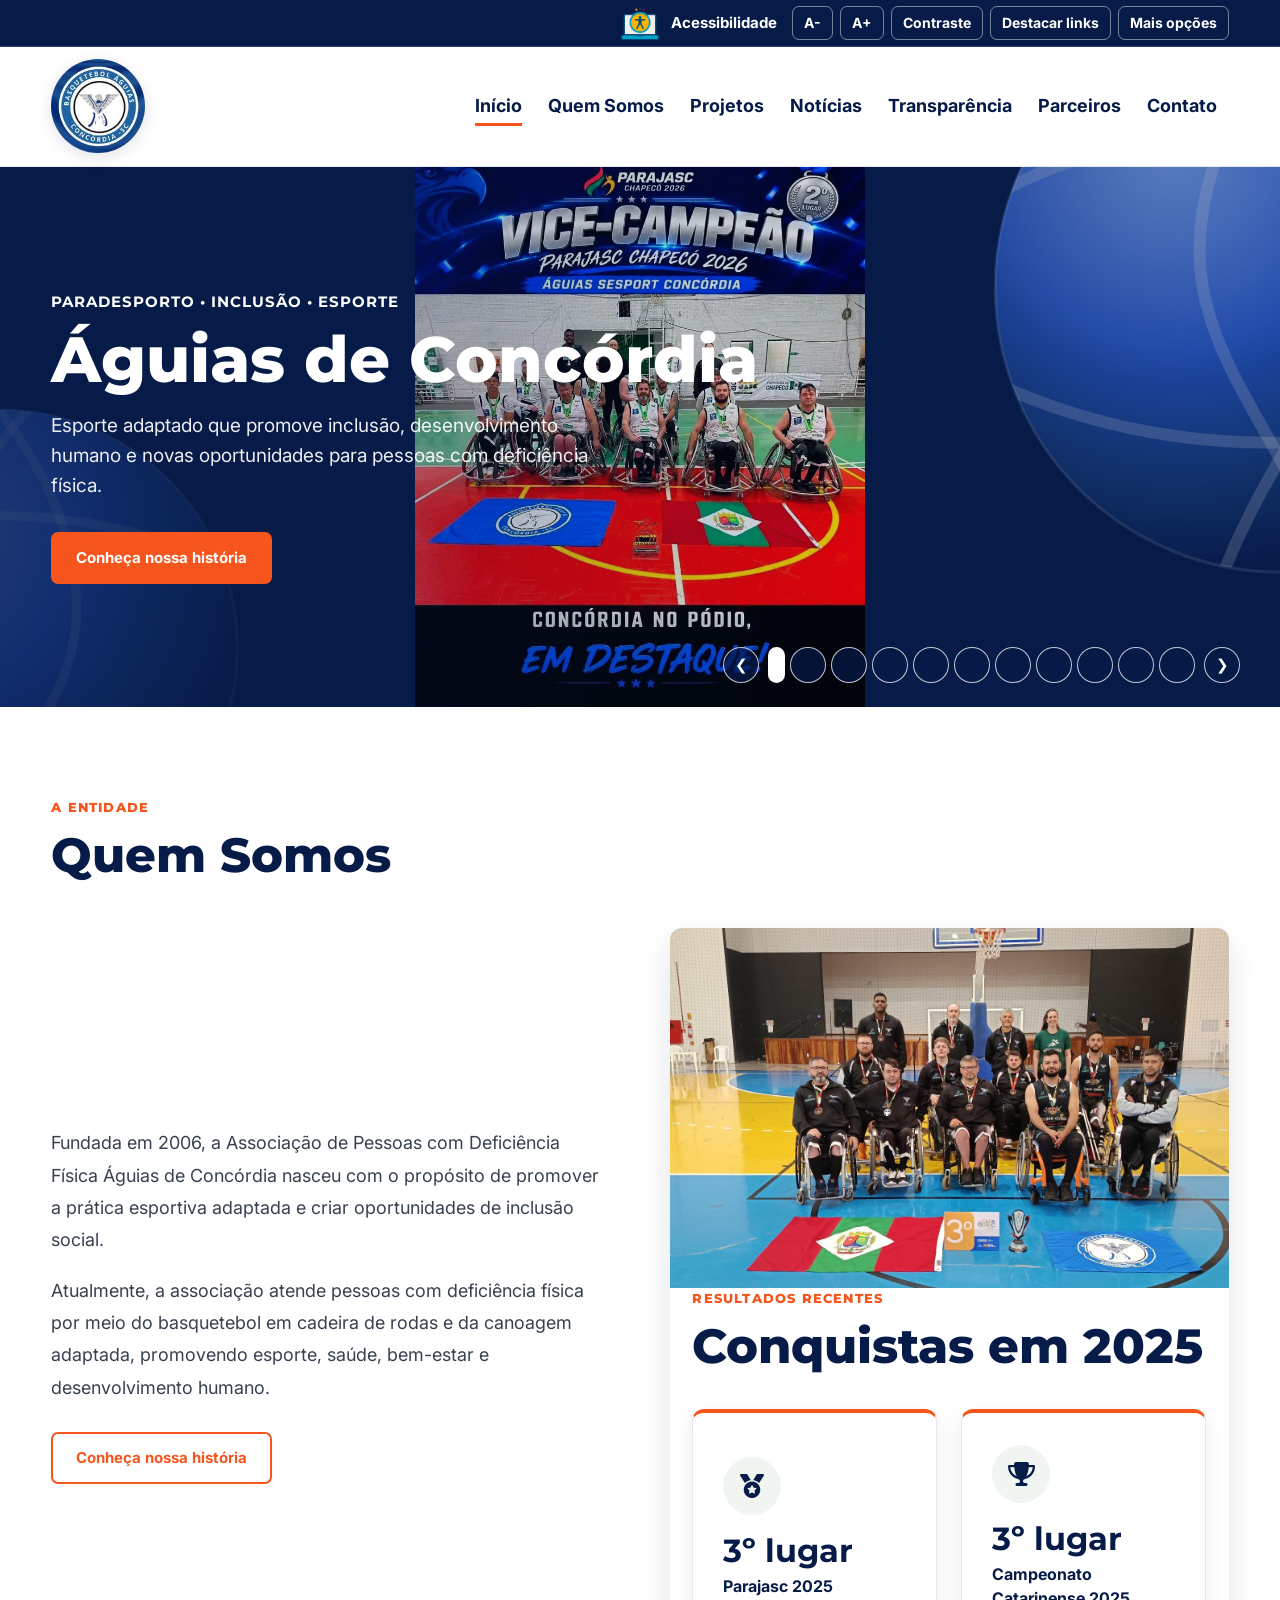
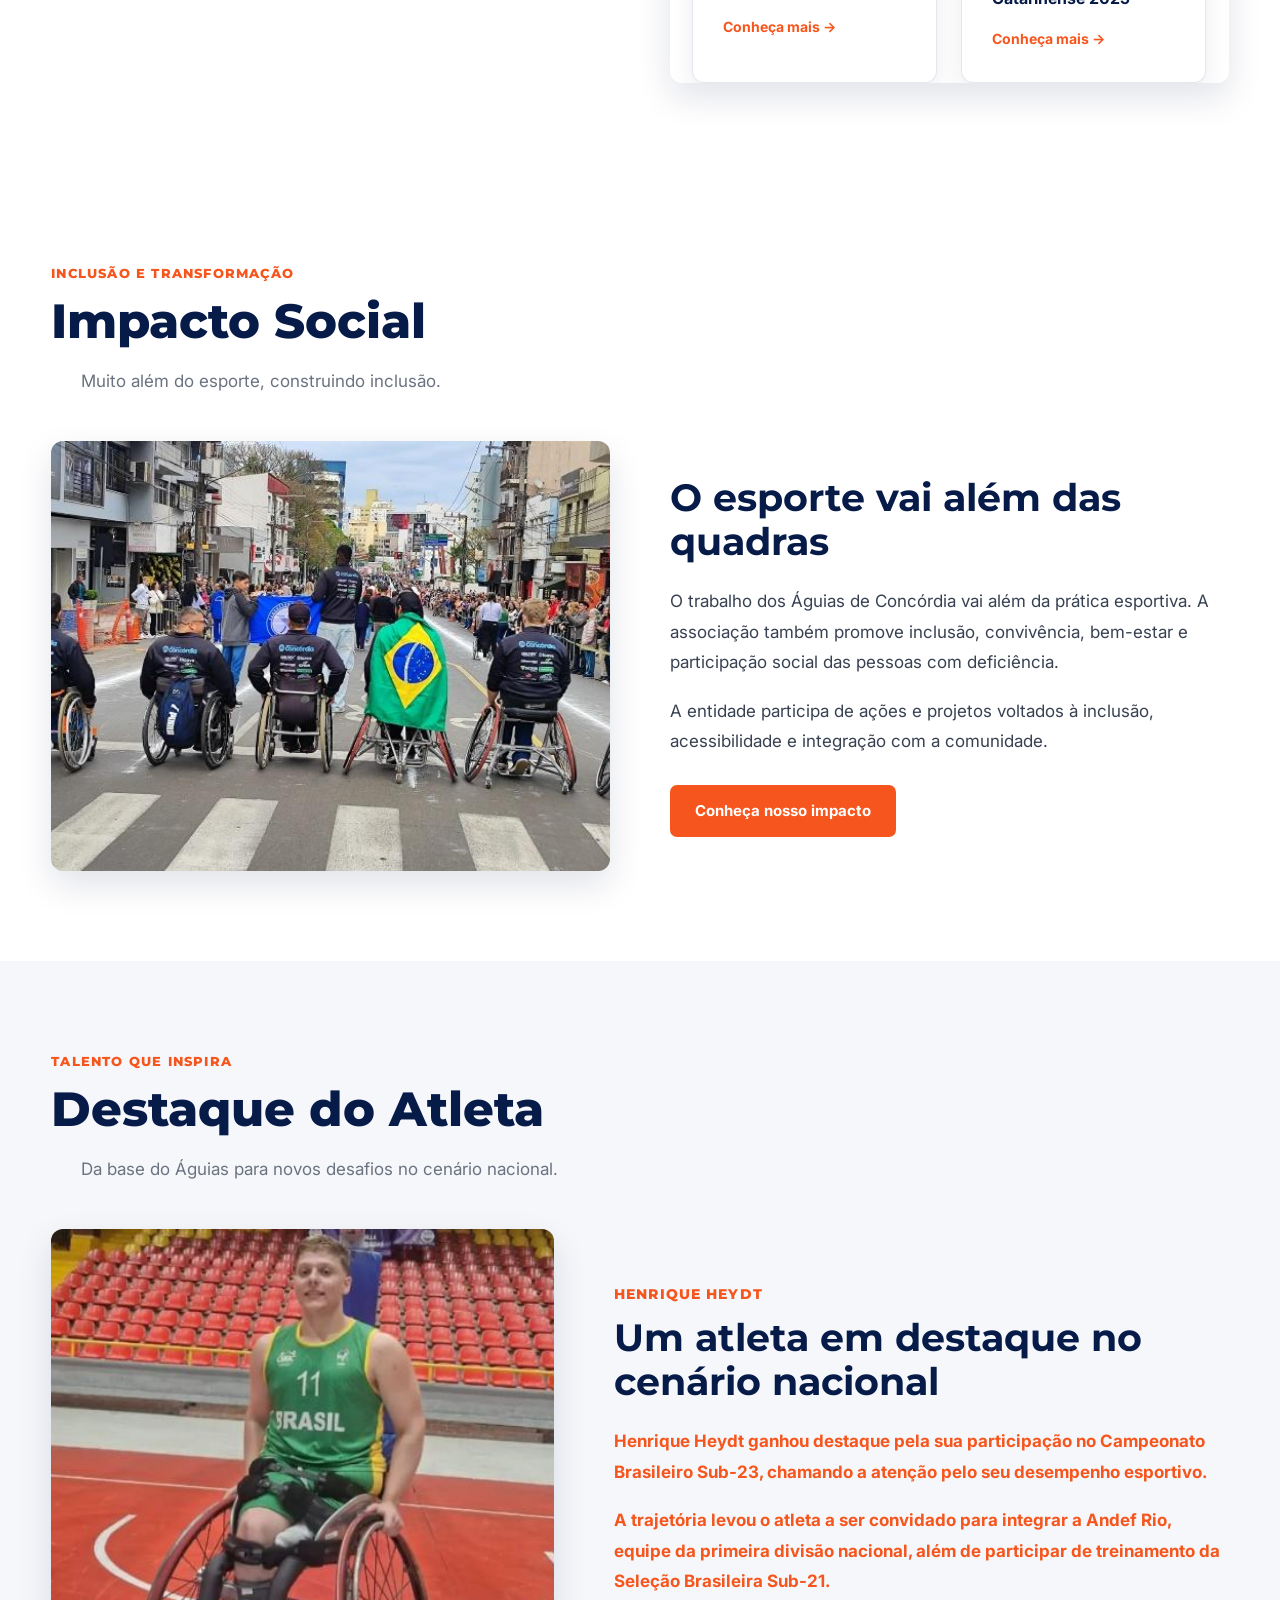
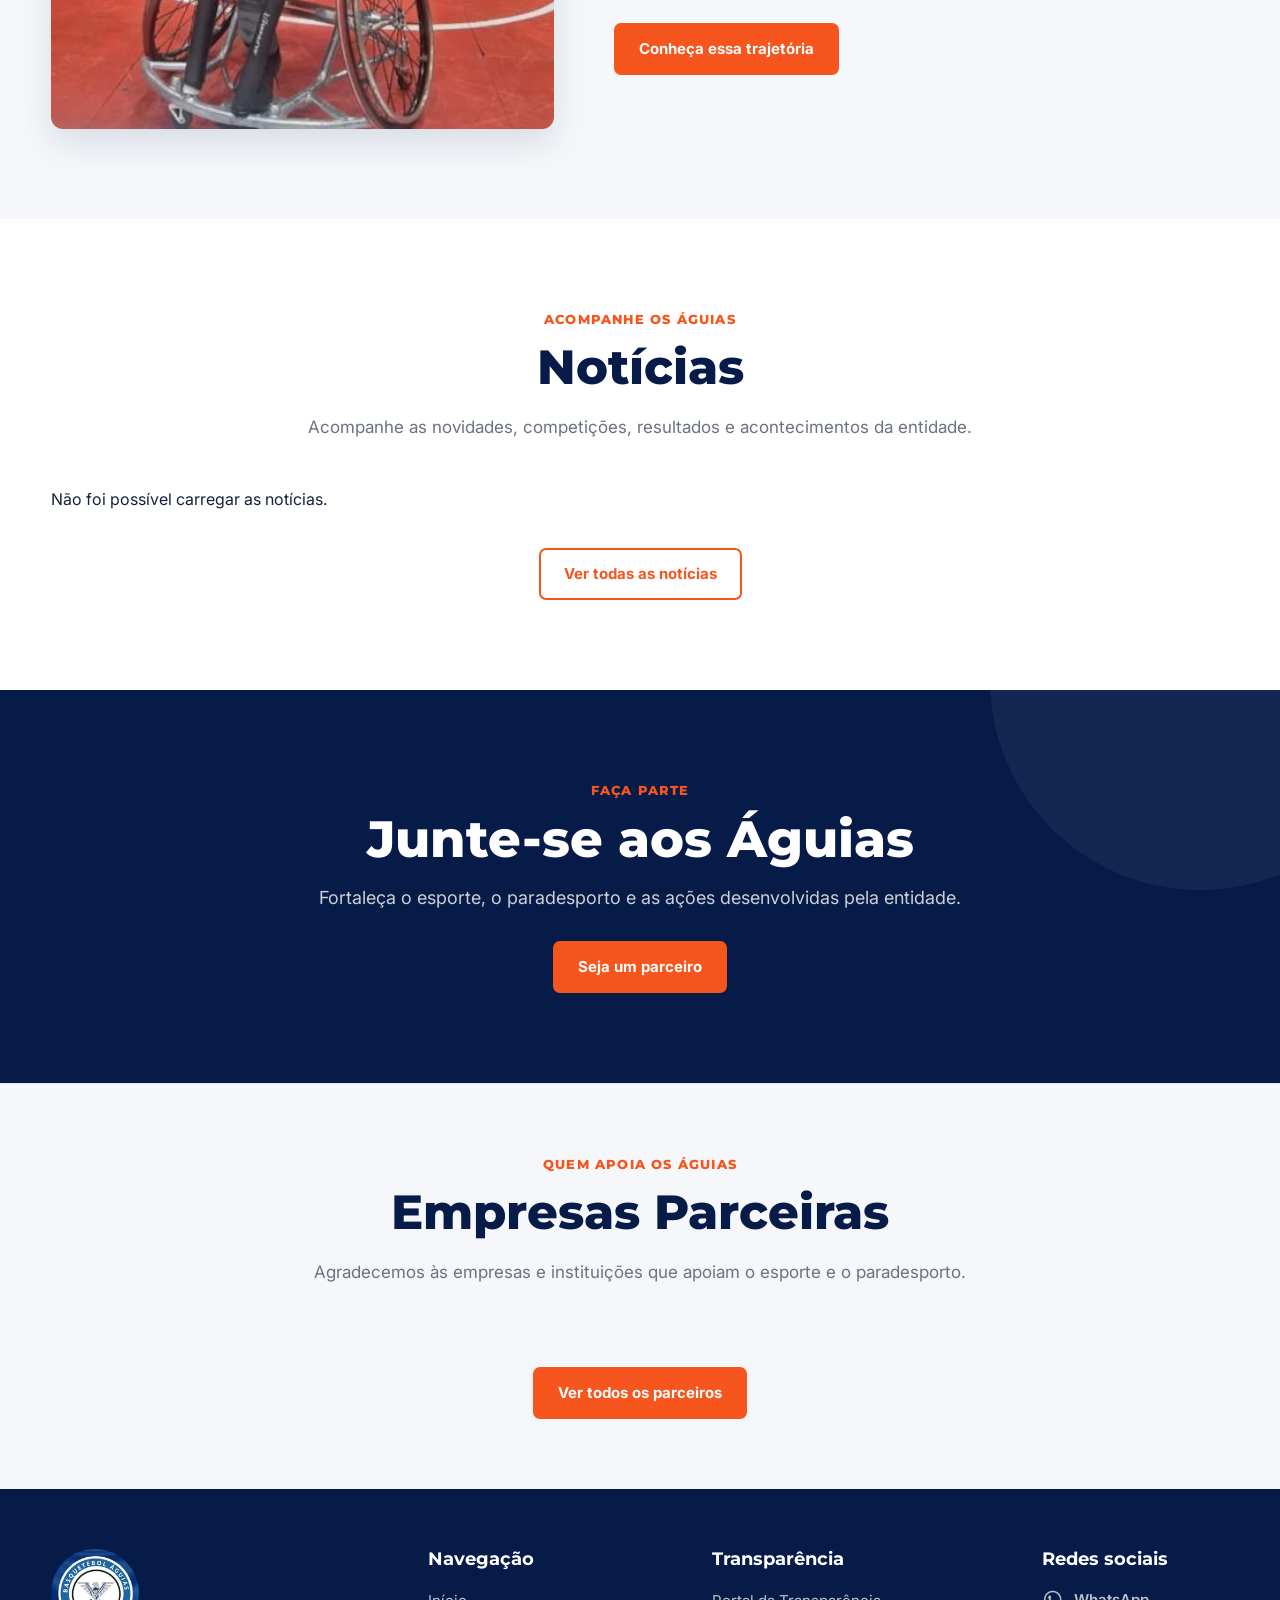
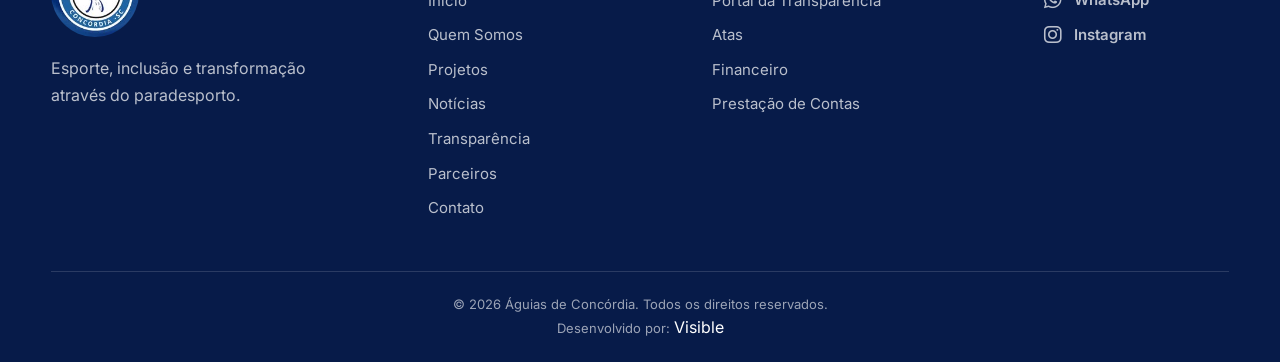
==== commit 68244694: "Ajuste no index.html" ====
--- a/index.html
+++ b/index.html
@@ -175,49 +175,49 @@
         <picture>
           <source media="(max-width: 800px)" srcset="assets/logo_aguias_concordia.webp">
 
-          <img src="assets/logo_aguias_concordia.png" alt="Águias de Concórdia" class="logo" loading="lazy" decoding="async>
+          <img src="assets/logo_aguias_concordia.png" alt="Águias de Concórdia" class="logo" loading="lazy" decoding="async">
         </picture>
       </a>
 
       <button type=" button" class="botao-menu" id="botao-menu" aria-label="Abrir menu principal" aria-expanded="false" aria-controls="menu-principal">
-          <span></span>
-          <span></span>
-          <span></span>
-          </button>
-
-          <nav class="menu-principal" id="menu-principal" aria-label="Menu principal">
-            <ul>
-
-              <li>
-                <a href="index.html" aria-current="page">Início</a>
-              </li>
-
-              <li>
-                <a href="quem-somos.html">Quem Somos</a>
-              </li>
-
-              <li>
-                <a href="projetos.html">Projetos</a>
-              </li>
-
-              <li>
-                <a href="noticias.html">Notícias</a>
-              </li>
-
-              <li>
-                <a href="transparencia.html">Transparência</a>
-              </li>
-
-              <li>
-                <a href="parceiros.html">Parceiros</a>
-              </li>
-
-              <li>
-                <a href="contato.html">Contato</a>
-              </li>
-
-            </ul>
-          </nav>
+        <span></span>
+        <span></span>
+        <span></span>
+      </button>
+
+      <nav class="menu-principal" id="menu-principal" aria-label="Menu principal">
+        <ul>
+
+          <li>
+            <a href="index.html" aria-current="page">Início</a>
+          </li>
+
+          <li>
+            <a href="quem-somos.html">Quem Somos</a>
+          </li>
+
+          <li>
+            <a href="projetos.html">Projetos</a>
+          </li>
+
+          <li>
+            <a href="noticias.html">Notícias</a>
+          </li>
+
+          <li>
+            <a href="transparencia.html">Transparência</a>
+          </li>
+
+          <li>
+            <a href="parceiros.html">Parceiros</a>
+          </li>
+
+          <li>
+            <a href="contato.html">Contato</a>
+          </li>
+
+        </ul>
+      </nav>
 
     </div>
   </header>
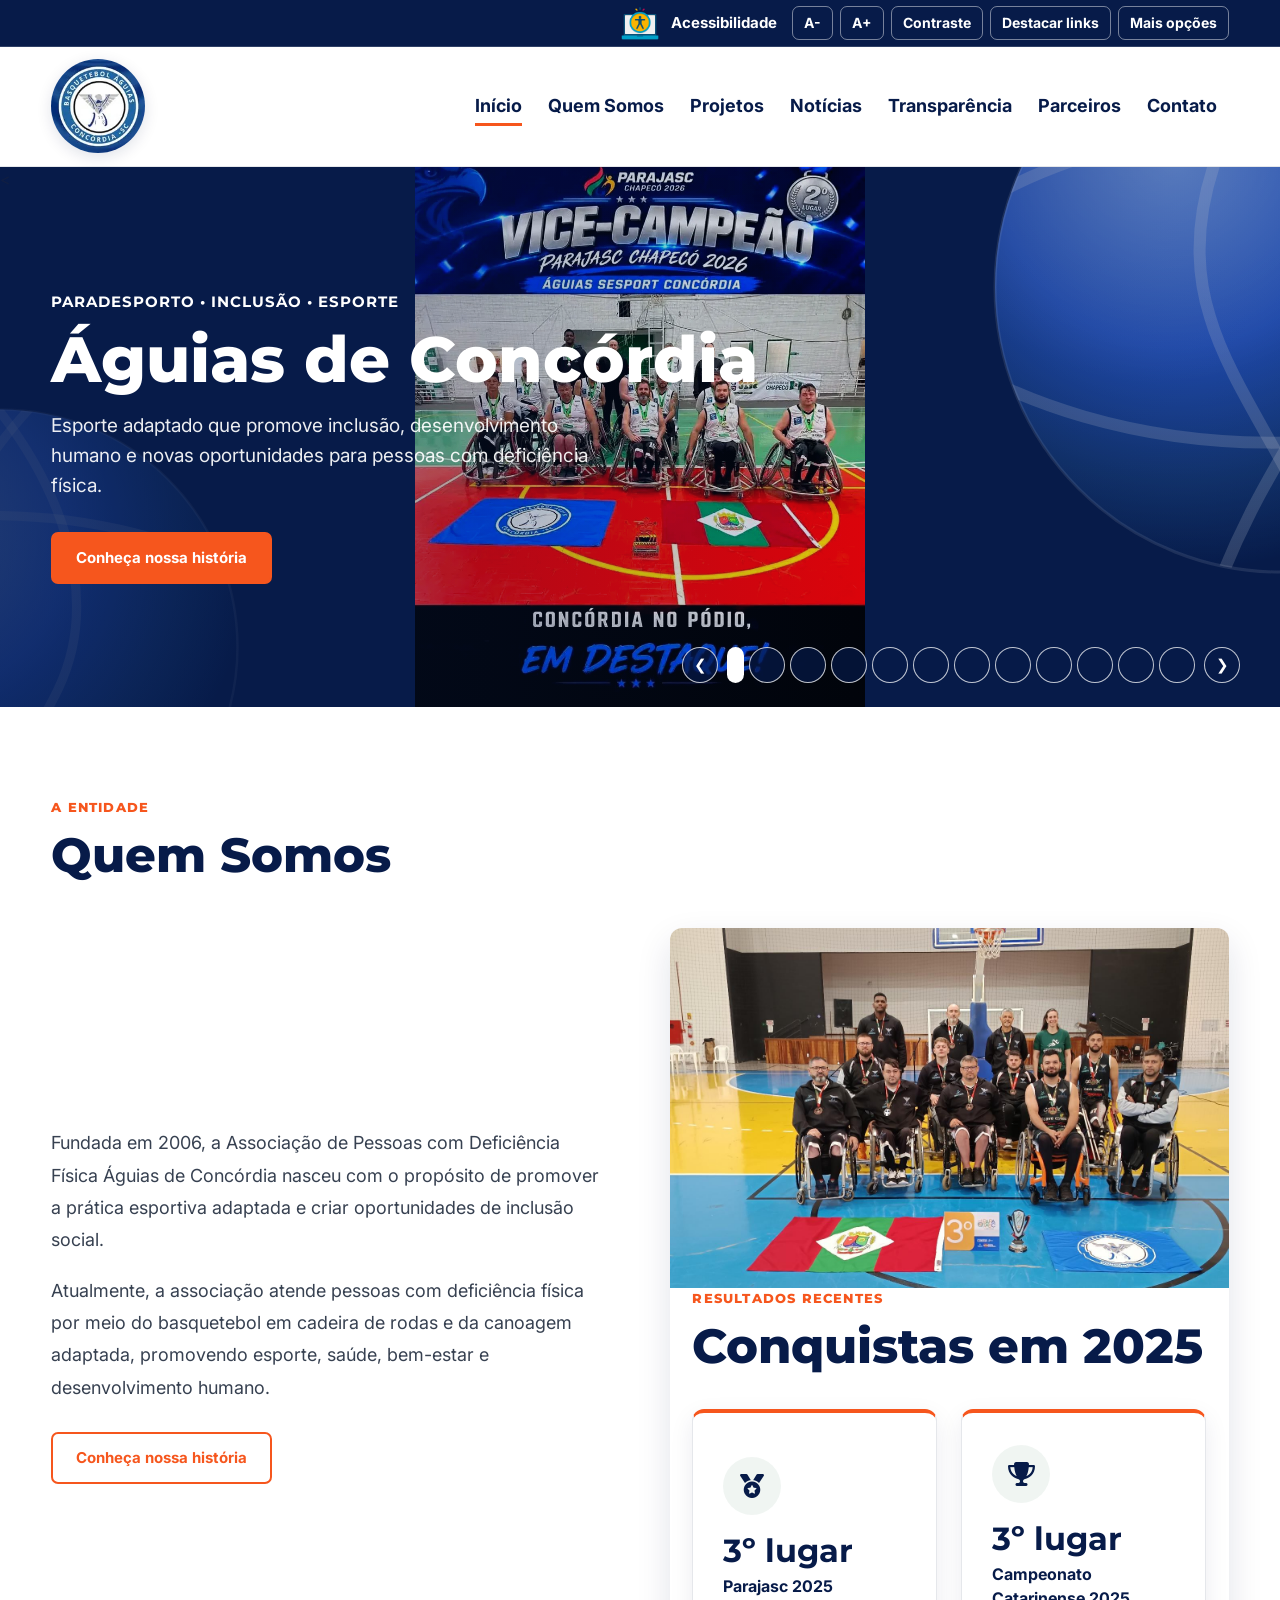
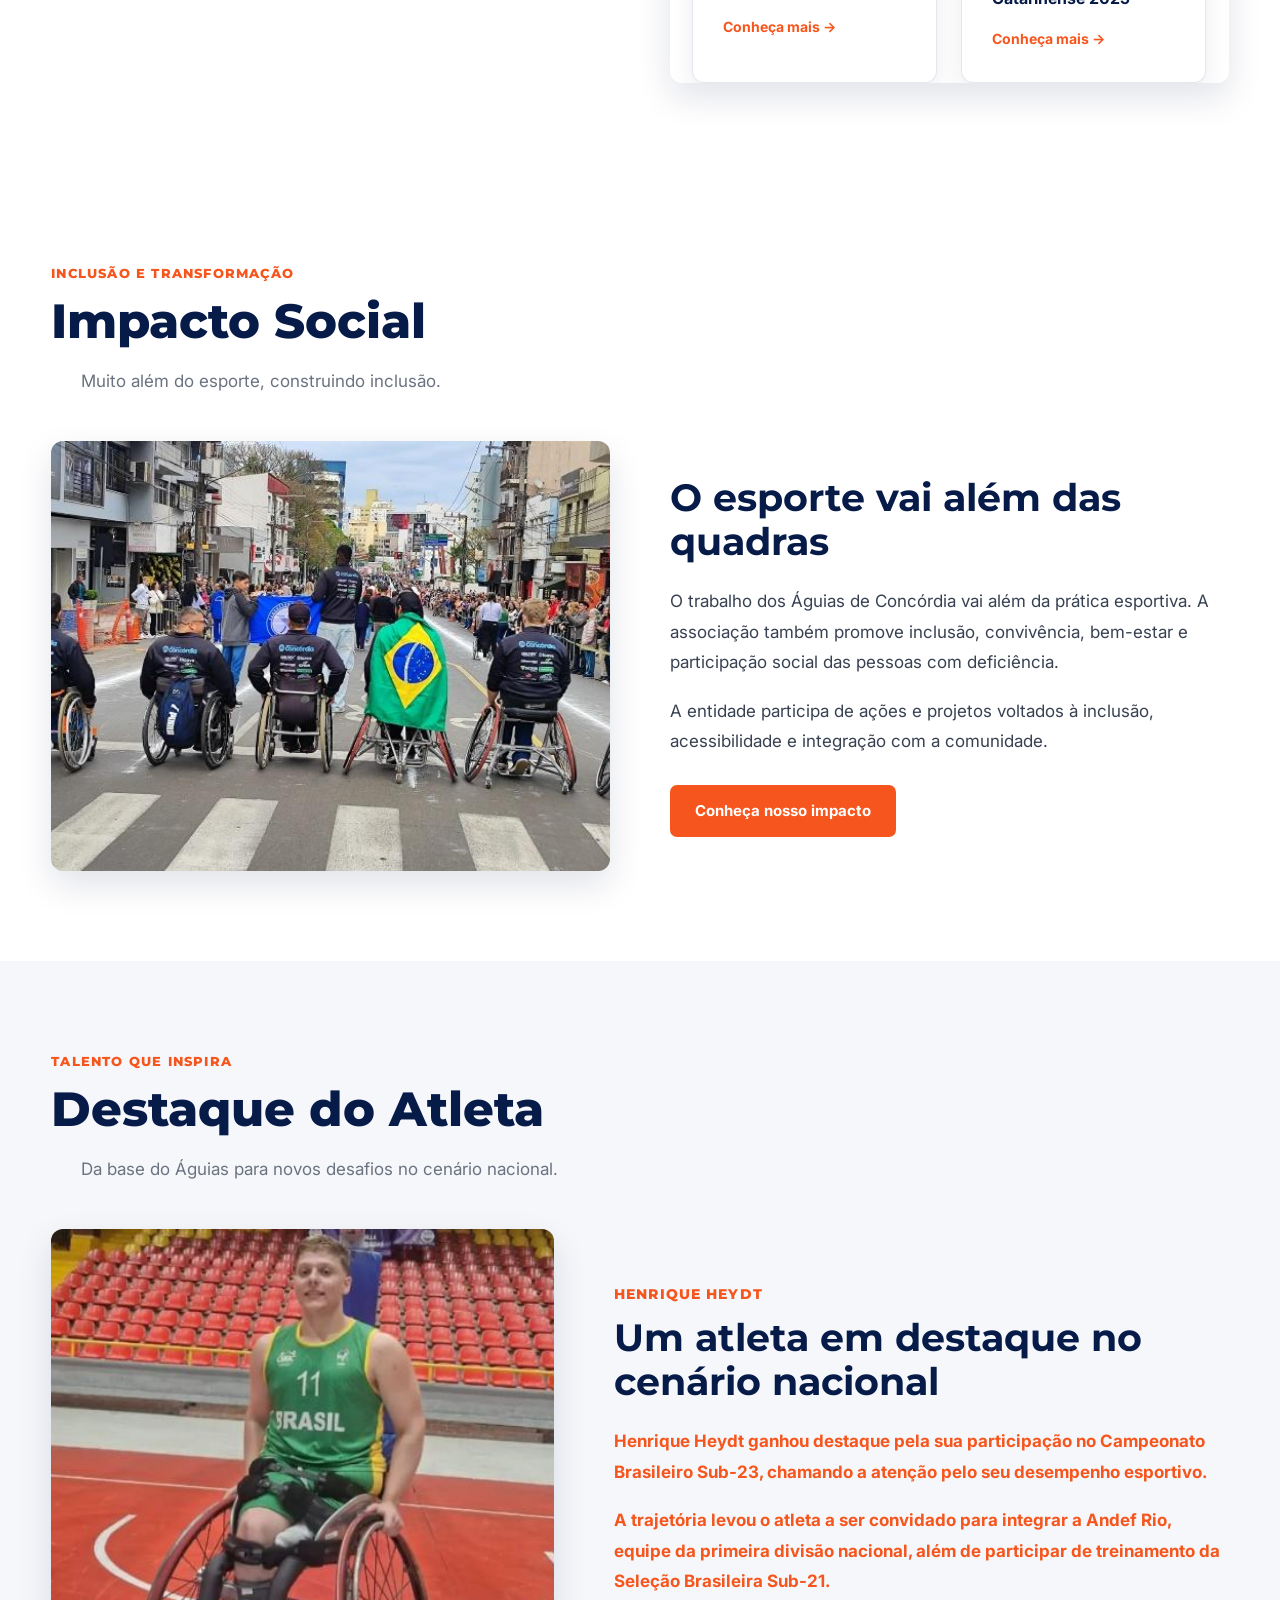
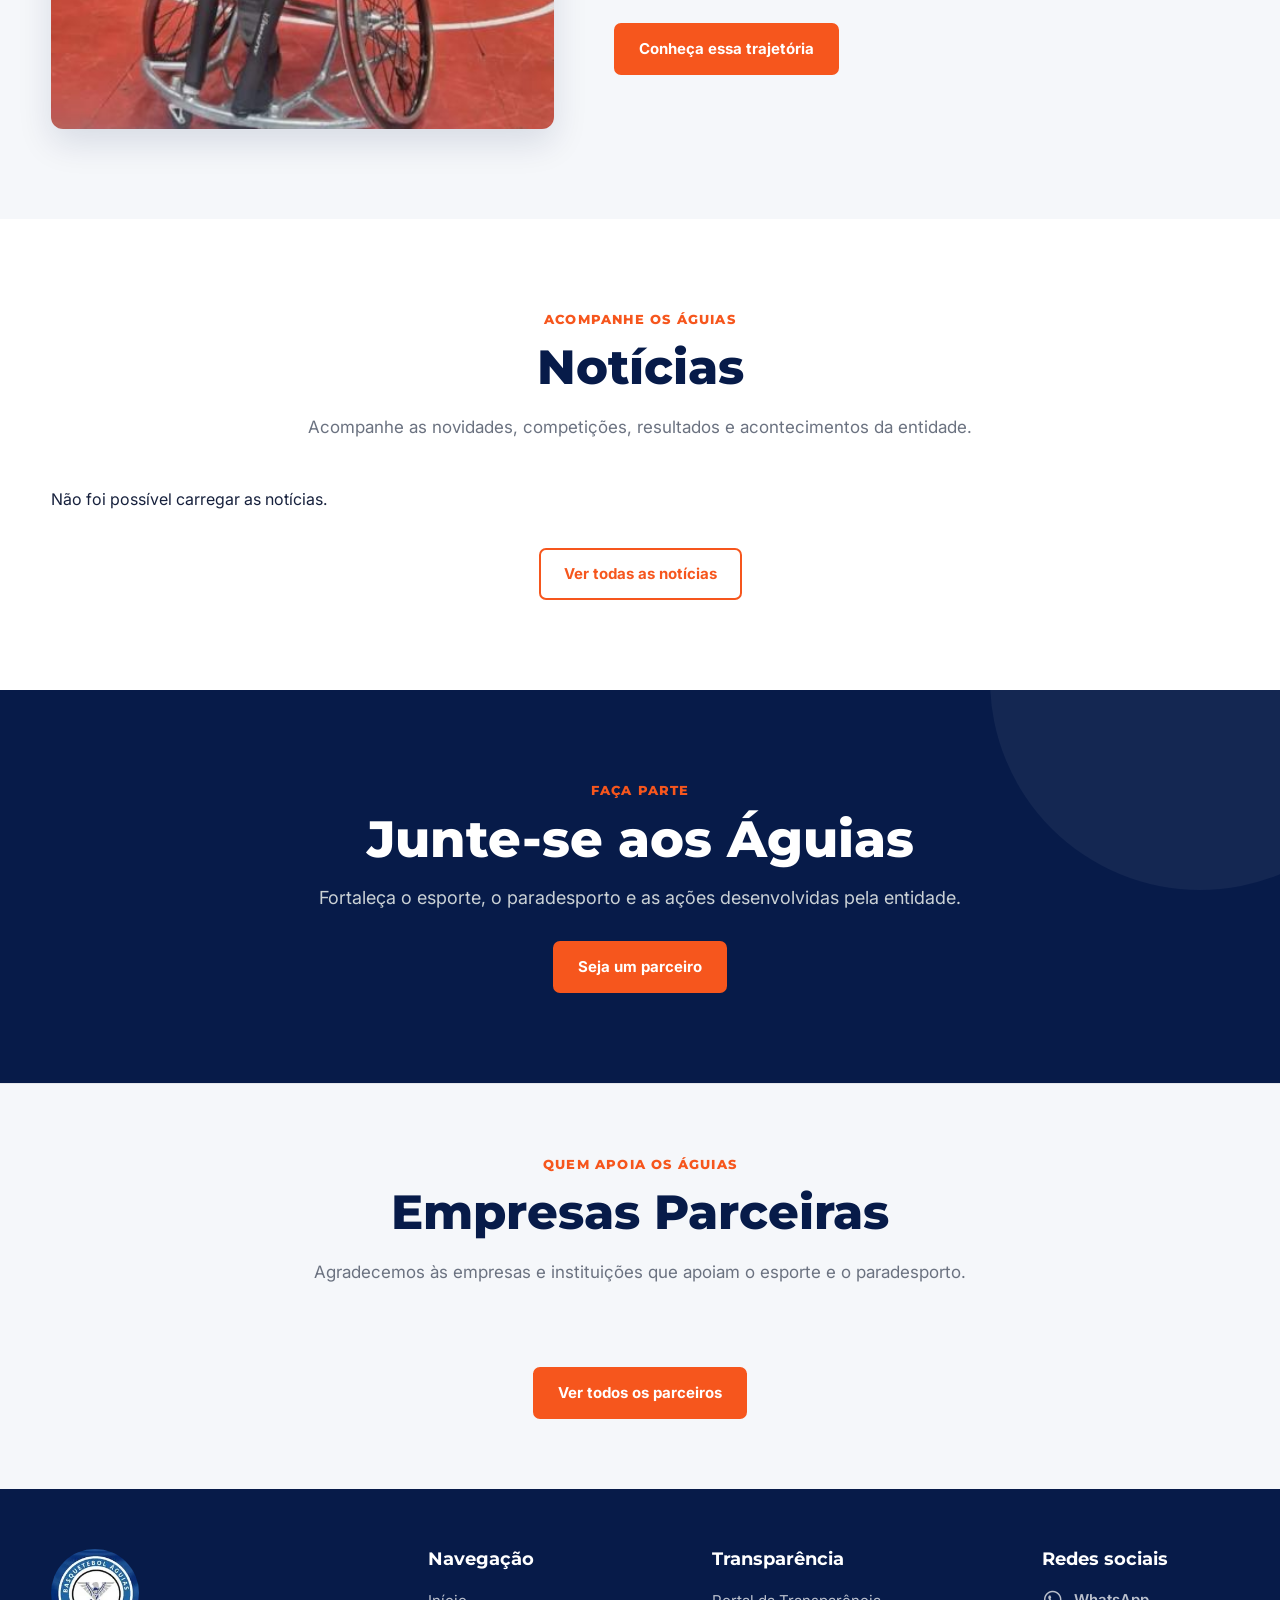
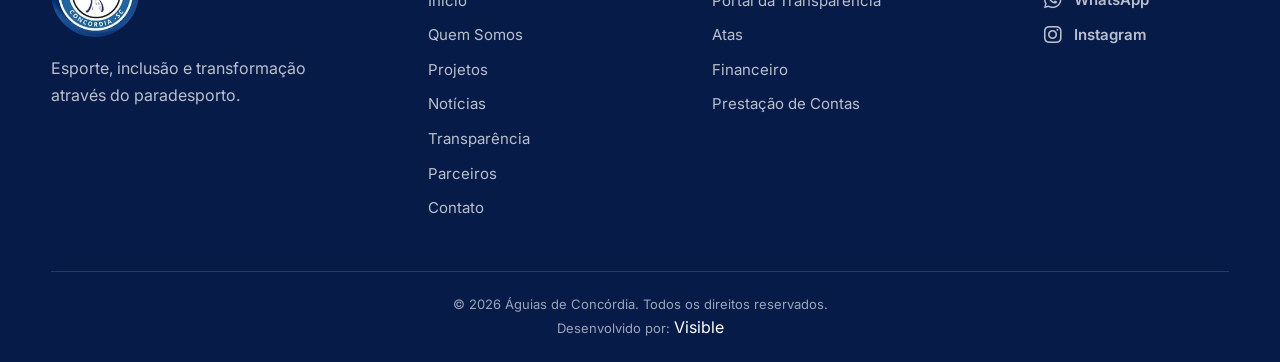
==== commit 769210a5: "Update fotos e noticias.css" ====
--- a/index.html
+++ b/index.html
@@ -259,49 +259,68 @@
         </picture>
 
 
-        <picture>
+        <<picture>
           <source media="(max-width: 800px)" srcset="assets/carro_onibus_mobile.webp">
 
           <img class="hero-slide" src="assets/carro_onibus_menor.webp" alt="Veiculos da Entidade Carro, Van e Onibus" loading="lazy" decoding="async">
-        </picture>
-
-        <picture>
-          <source media="(max-width: 800px)" srcset="assets/42.webp">
-
-          <img class="hero-slide" src="assets/42.jpg" alt="Equipe Águias de Concórdia durante competição" loading="lazy" decoding="async">
-        </picture>
-
-        <picture>
-          <source media="(max-width: 800px)" srcset="assets/10.webp">
-
-          <img class="hero-slide" src="assets/10.jpg" alt="Atletas treinando" loading="lazy" decoding="async">
-        </picture>
-
-        <picture>
-          <source media="(max-width: 800px)" srcset="assets/40.webp">
-
-          <img class="hero-slide" src="assets/40.jpg" alt="Atleta tirando foto com fã" loading="lazy" decoding="async">
-        </picture>
-
-        <picture>
-          <source media="(max-width: 800px)" srcset="assets/41.webp">
-
-          <img class="hero-slide" src="assets/41.jpg" alt="Atleta com sua medalha" loading="lazy" decoding="async">
-        </picture>
-
-
-        <picture>
-          <source media="(max-width: 800px)" srcset="assets/carro_onibus_van_mobile.webp">
-
-          <img class="hero-slide" src="assets/carro_onibus_van_menor.webp" alt="Veiculos da Entidade Carro, Van e Onibus" loading="lazy" decoding="async">
-        </picture>
-
-
-        <picture>
-          <source media="(max-width: 800px)" srcset="assets/carro_van_mobile.webp">
-
-          <img class="hero-slide" src="assets/carro_van_menor.webp" alt="Veiculos da Entidade Carro, Van e Onibus" loading="lazy" decoding="async">
-        </picture>
+          </picture>
+
+          <picture>
+            <source media="(max-width: 800px)" srcset="assets/42.webp">
+
+            <img class="hero-slide" src="assets/42.jpg" alt="Equipe Águias de Concórdia durante competição" loading="lazy" decoding="async">
+          </picture>
+
+          <picture>
+            <source media="(max-width: 800px)" srcset="assets/10.webp">
+
+            <img class="hero-slide" src="assets/10.jpg" alt="Atletas treinando" loading="lazy" decoding="async">
+          </picture>
+
+          <picture>
+            <source media="(max-width: 800px)" srcset="assets/40.webp">
+
+            <img class="hero-slide" src="assets/40.jpg" alt="Atleta tirando foto com fã" loading="lazy" decoding="async">
+          </picture>
+
+          <picture>
+            <source media="(max-width: 800px)" srcset="assets/41.webp">
+
+            <img class="hero-slide" src="assets/41.jpg" alt="Atleta com sua medalha" loading="lazy" decoding="async">
+          </picture>
+
+
+          <picture>
+            <source media="(max-width: 800px)" srcset="assets/frente_carro_adesivado_pequena.webp">
+
+            <img class="hero-slide" src="assets/frente_carro_adesivado_pequena.webp" alt="Veiculos da Entidade Carro, Van e Onibus" loading="lazy" decoding="async">
+          </picture>
+
+
+          <picture>
+            <source media="(max-width: 800px)" srcset="assets/carro_onibus_van_mobile.webp">
+
+            <img class="hero-slide" src="assets/carro_onibus_van_menor.webp" alt="Veiculos da Entidade Carro, Van e Onibus" loading="lazy" decoding="async">
+          </picture>
+
+          <!--<picture>
+            <source media="(max-width: 800px)" srcset="assets/carro_van_mobile.webp">
+
+            <img class="hero-slide" src="assets/carro_van_menor.webp" alt="Veiculos da Entidade Carro, Van e Onibus" loading="lazy" decoding="async">
+          </picture>-->
+
+          <!--  <picture>
+            <source media="(max-width: 800px)" srcset="assets/tampa_lateral_oibus_pequena.webp">
+
+            <img class="hero-slide" src="assets/tampa_lateral_oibus_pequena.webp" alt="Veiculos da Entidade Carro, Van e Onibus" loading="lazy" decoding="async">
+          </picture>-->
+
+
+          <picture>
+            <source media="(max-width: 800px)" srcset="assets/frente_onibus_pequena.webp">
+
+            <img class="hero-slide" src="assets/frente_onibus_grande.jpeg" alt="Veiculos da Entidade Carro, Van e Onibus" loading="lazy" decoding="async">
+          </picture>
 
       </div>
 
--- a/css/style.css
+++ b/css/style.css
@@ -1694,8 +1694,6 @@
     max-width: calc(100% - 24px);
   }
 
-  /* SETAS */
-
   .hero-controles button {
     flex: 0 0 28px;
 
@@ -1706,8 +1704,6 @@
 
     font-size: 12px;
   }
-
-  /* INDICADORES */
 
   .hero-indicadores {
     display: flex;
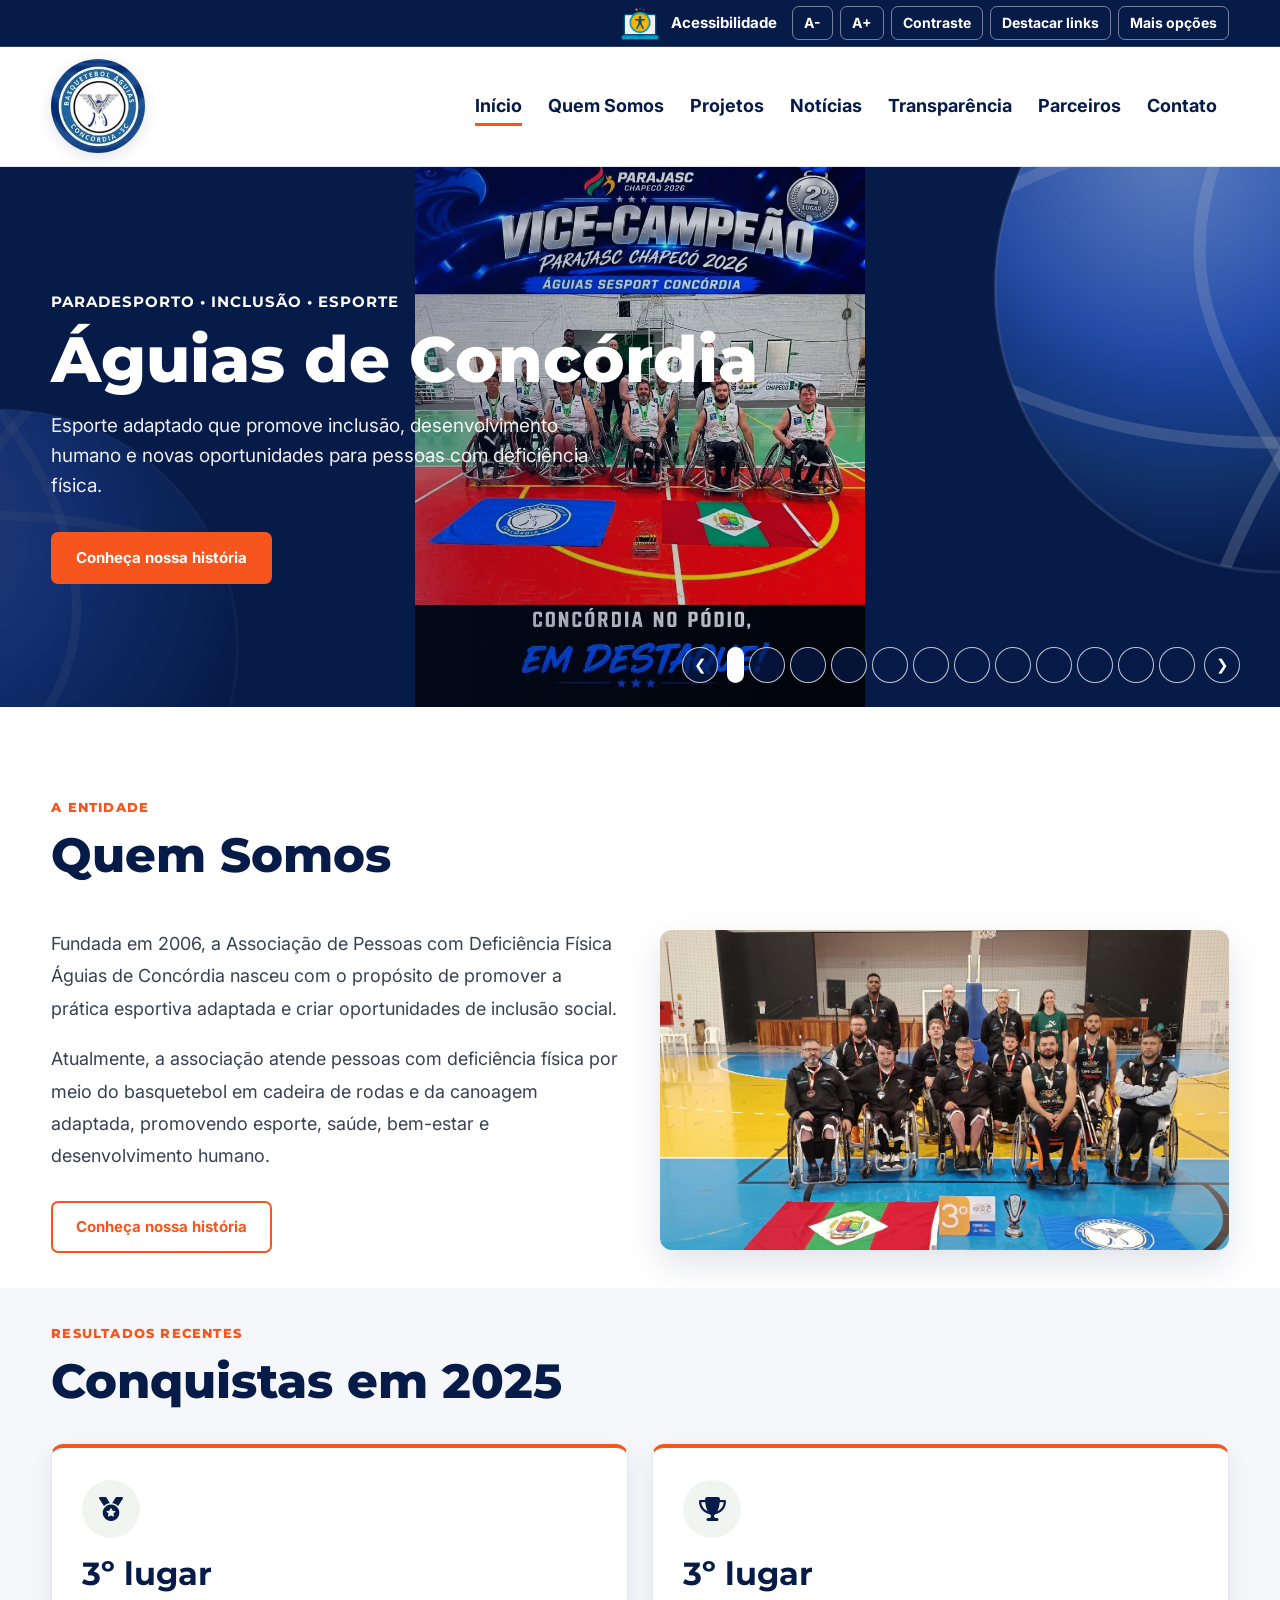
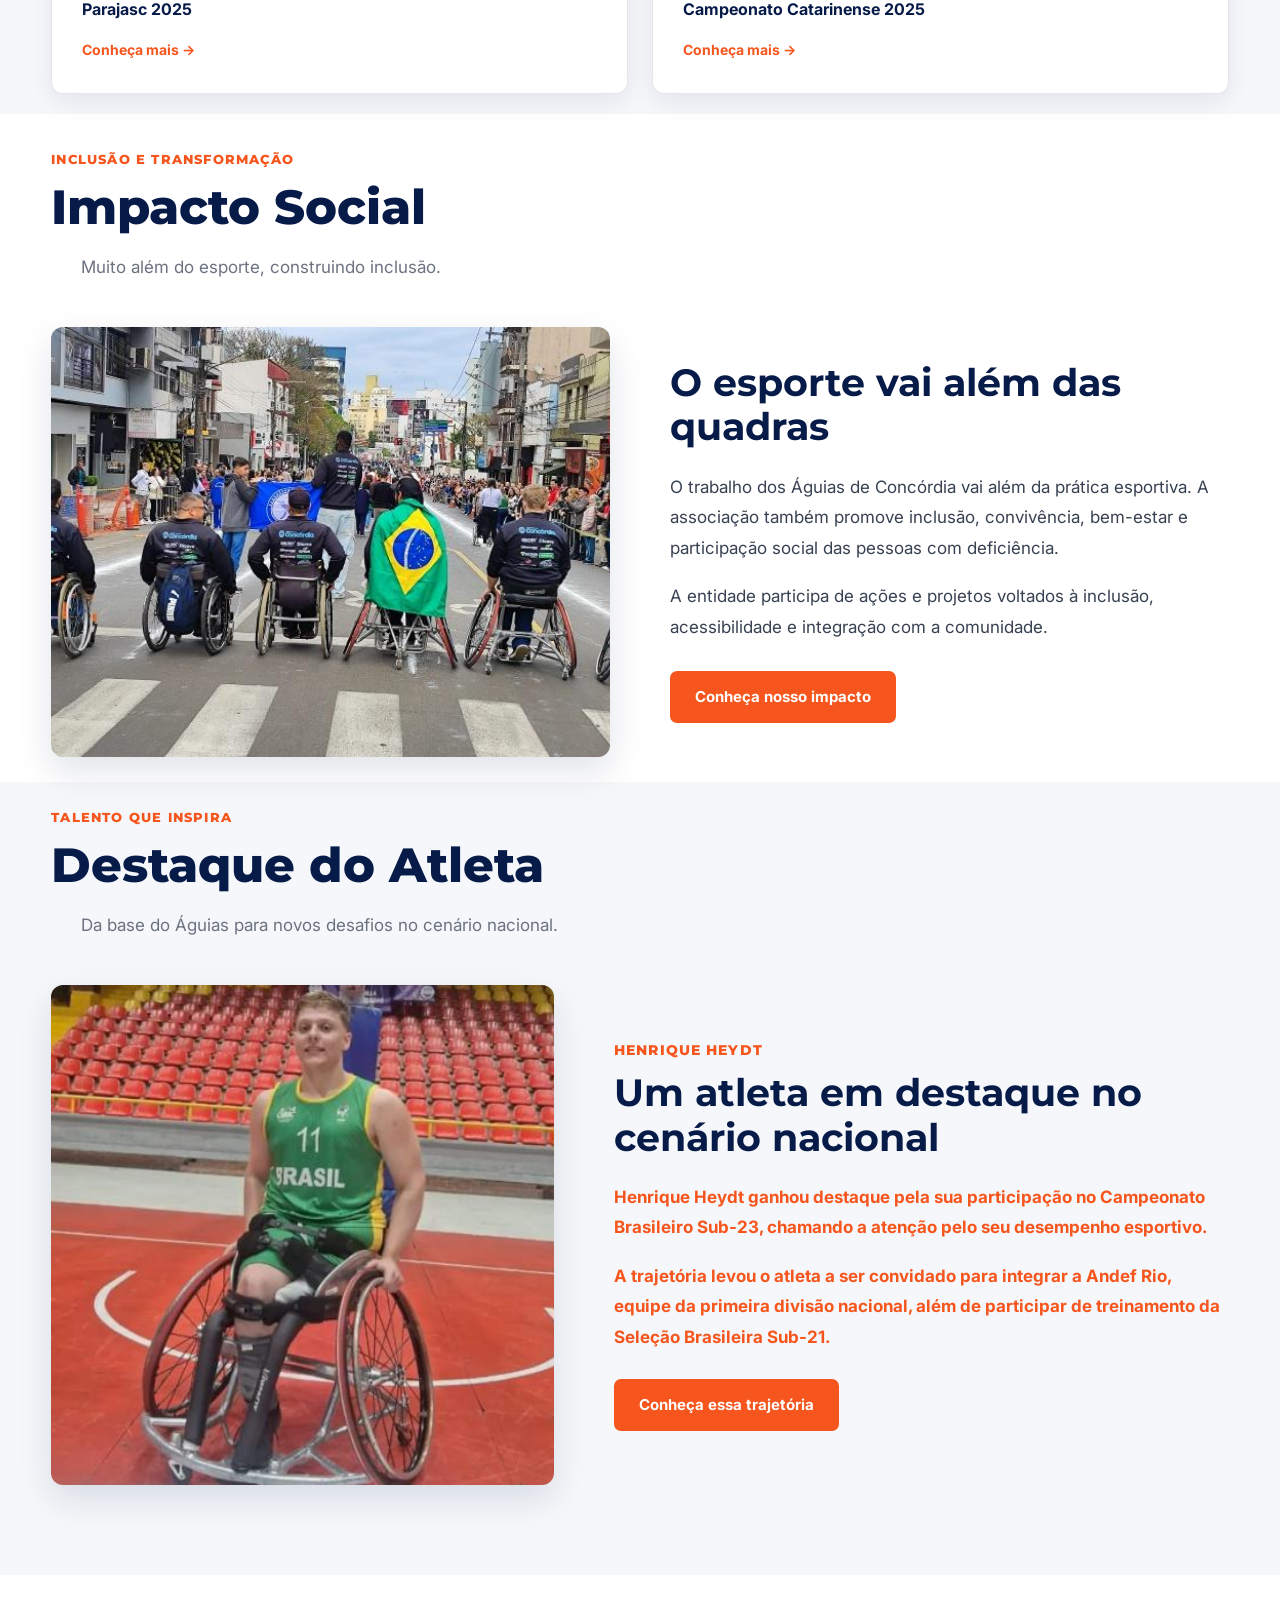
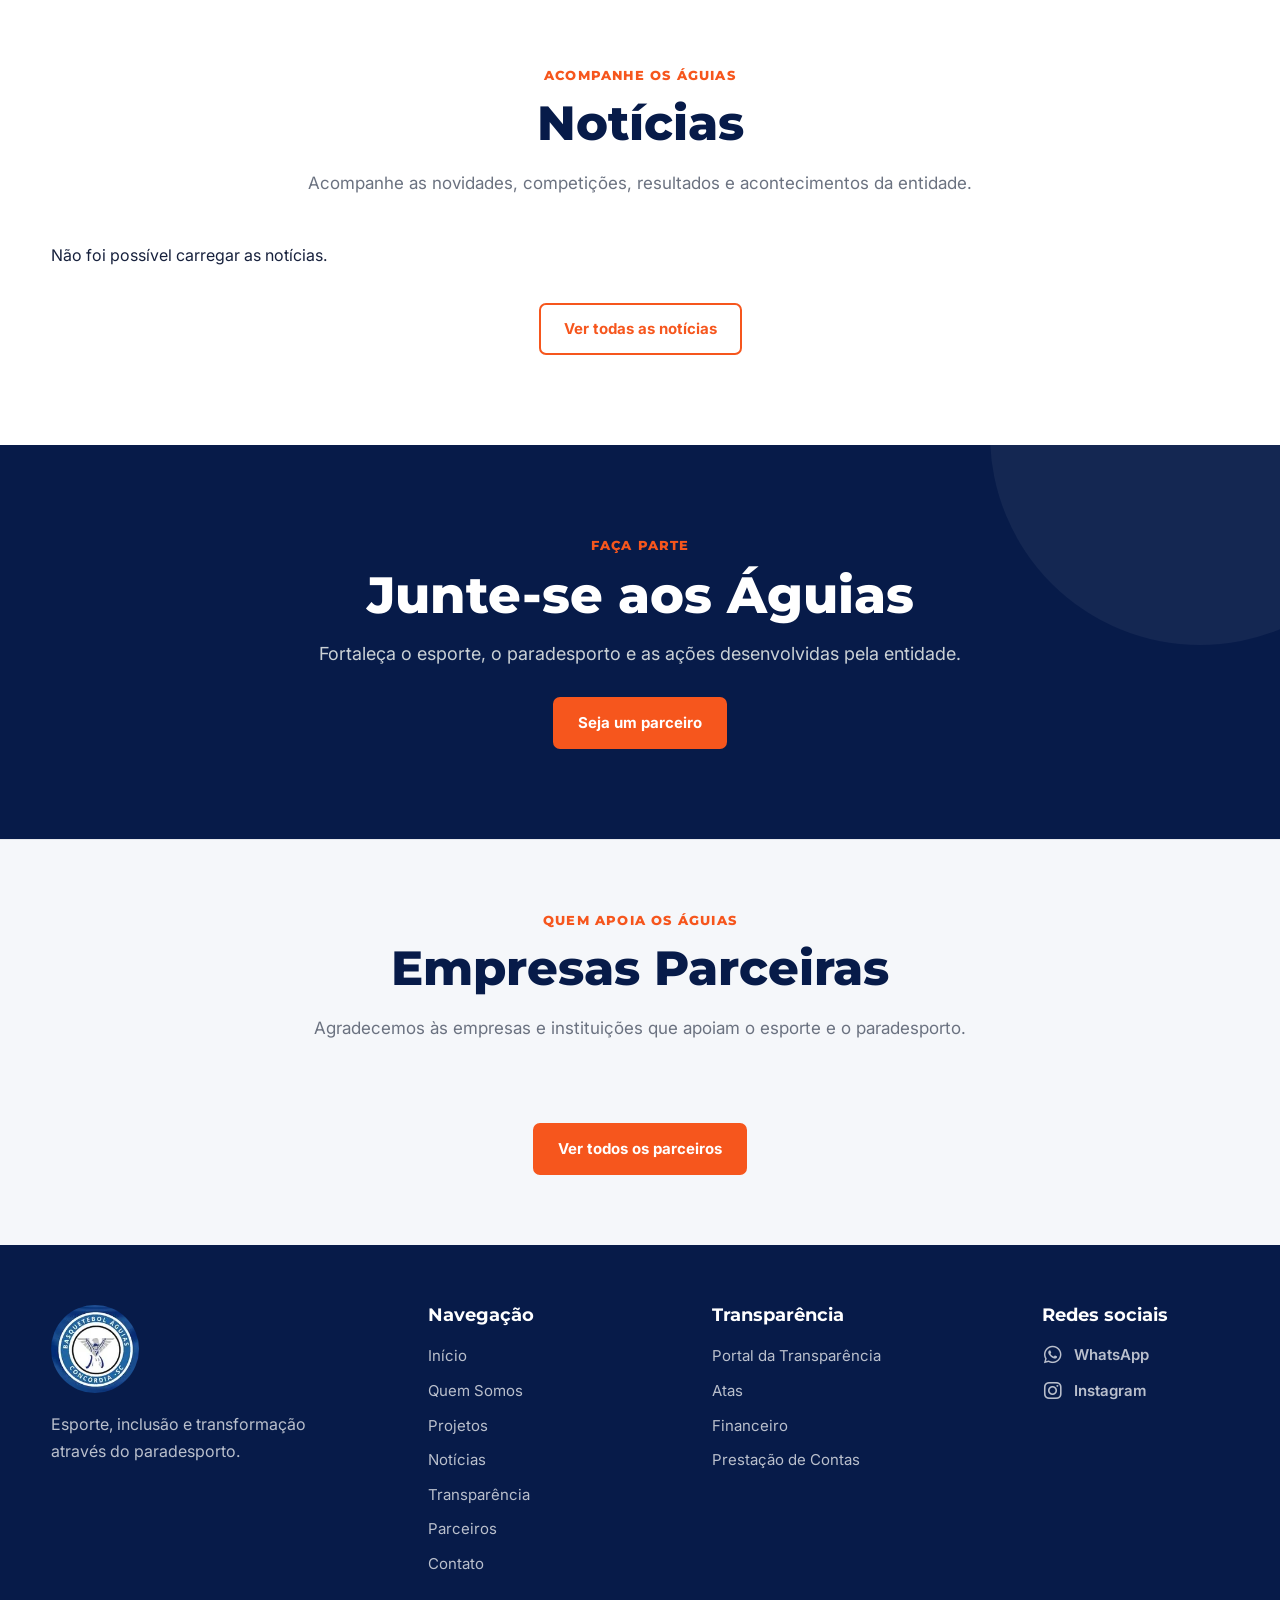
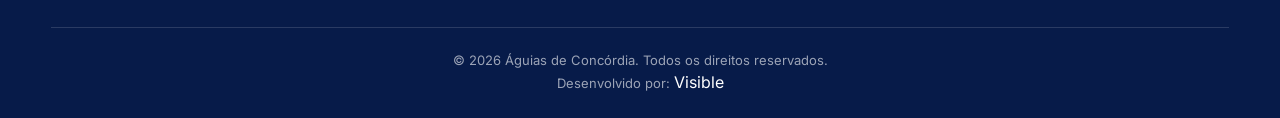
==== commit 107e4082: "update css do pagina home" ====
--- a/index.html
+++ b/index.html
@@ -259,68 +259,68 @@
         </picture>
 
 
-        <<picture>
+        <picture>
           <source media="(max-width: 800px)" srcset="assets/carro_onibus_mobile.webp">
 
           <img class="hero-slide" src="assets/carro_onibus_menor.webp" alt="Veiculos da Entidade Carro, Van e Onibus" loading="lazy" decoding="async">
-          </picture>
-
-          <picture>
-            <source media="(max-width: 800px)" srcset="assets/42.webp">
-
-            <img class="hero-slide" src="assets/42.jpg" alt="Equipe Águias de Concórdia durante competição" loading="lazy" decoding="async">
-          </picture>
-
-          <picture>
-            <source media="(max-width: 800px)" srcset="assets/10.webp">
-
-            <img class="hero-slide" src="assets/10.jpg" alt="Atletas treinando" loading="lazy" decoding="async">
-          </picture>
-
-          <picture>
-            <source media="(max-width: 800px)" srcset="assets/40.webp">
-
-            <img class="hero-slide" src="assets/40.jpg" alt="Atleta tirando foto com fã" loading="lazy" decoding="async">
-          </picture>
-
-          <picture>
-            <source media="(max-width: 800px)" srcset="assets/41.webp">
-
-            <img class="hero-slide" src="assets/41.jpg" alt="Atleta com sua medalha" loading="lazy" decoding="async">
-          </picture>
-
-
-          <picture>
-            <source media="(max-width: 800px)" srcset="assets/frente_carro_adesivado_pequena.webp">
-
-            <img class="hero-slide" src="assets/frente_carro_adesivado_pequena.webp" alt="Veiculos da Entidade Carro, Van e Onibus" loading="lazy" decoding="async">
-          </picture>
-
-
-          <picture>
-            <source media="(max-width: 800px)" srcset="assets/carro_onibus_van_mobile.webp">
-
-            <img class="hero-slide" src="assets/carro_onibus_van_menor.webp" alt="Veiculos da Entidade Carro, Van e Onibus" loading="lazy" decoding="async">
-          </picture>
-
-          <!--<picture>
+        </picture>
+
+        <picture>
+          <source media="(max-width: 800px)" srcset="assets/42.webp">
+
+          <img class="hero-slide" src="assets/42.jpg" alt="Equipe Águias de Concórdia durante competição" loading="lazy" decoding="async">
+        </picture>
+
+        <picture>
+          <source media="(max-width: 800px)" srcset="assets/10.webp">
+
+          <img class="hero-slide" src="assets/10.jpg" alt="Atletas treinando" loading="lazy" decoding="async">
+        </picture>
+
+        <picture>
+          <source media="(max-width: 800px)" srcset="assets/40.webp">
+
+          <img class="hero-slide" src="assets/40.jpg" alt="Atleta tirando foto com fã" loading="lazy" decoding="async">
+        </picture>
+
+        <picture>
+          <source media="(max-width: 800px)" srcset="assets/41.webp">
+
+          <img class="hero-slide" src="assets/41.jpg" alt="Atleta com sua medalha" loading="lazy" decoding="async">
+        </picture>
+
+
+        <picture>
+          <source media="(max-width: 800px)" srcset="assets/frente_carro_adesivado_pequena.webp">
+
+          <img class="hero-slide" src="assets/frente_carro_adesivado_pequena.webp" alt="Veiculos da Entidade Carro, Van e Onibus" loading="lazy" decoding="async">
+        </picture>
+
+
+        <picture>
+          <source media="(max-width: 800px)" srcset="assets/carro_onibus_van_mobile.webp">
+
+          <img class="hero-slide" src="assets/carro_onibus_van_menor.webp" alt="Veiculos da Entidade Carro, Van e Onibus" loading="lazy" decoding="async">
+        </picture>
+
+        <!--<picture>
             <source media="(max-width: 800px)" srcset="assets/carro_van_mobile.webp">
 
             <img class="hero-slide" src="assets/carro_van_menor.webp" alt="Veiculos da Entidade Carro, Van e Onibus" loading="lazy" decoding="async">
           </picture>-->
 
-          <!--  <picture>
+        <!--  <picture>
             <source media="(max-width: 800px)" srcset="assets/tampa_lateral_oibus_pequena.webp">
 
             <img class="hero-slide" src="assets/tampa_lateral_oibus_pequena.webp" alt="Veiculos da Entidade Carro, Van e Onibus" loading="lazy" decoding="async">
           </picture>-->
 
 
-          <picture>
-            <source media="(max-width: 800px)" srcset="assets/frente_onibus_pequena.webp">
-
-            <img class="hero-slide" src="assets/frente_onibus_grande.jpeg" alt="Veiculos da Entidade Carro, Van e Onibus" loading="lazy" decoding="async">
-          </picture>
+        <picture>
+          <source media="(max-width: 800px)" srcset="assets/frente_onibus_pequena.webp">
+
+          <img class="hero-slide" src="assets/frente_onibus_grande.jpeg" alt="Veiculos da Entidade Carro, Van e Onibus" loading="lazy" decoding="async">
+        </picture>
 
       </div>
 
@@ -396,7 +396,7 @@
             <picture>
               <source media="(max-width: 800px)" srcset="assets/quem_somos_mobile.webp">
 
-              <img src="assets/quem_somos.jpg" alt="Equipe dos Águias de Concórdia" loading="lazy" decoding="async>s
+              <img src="assets/quem_somos.jpg" alt="Equipe dos Águias de Concórdia" loading="lazy" decoding="async">
             </picture>
 
           </div>
@@ -405,65 +405,63 @@
       </div>
     </section>
 
-    <!-- =====================================================
-     CONQUISTAS 2025
-====================================================== -->
+    <!--=====================================================CONQUISTAS 2025=====================================================-->
 
     <section class=" secao conquistas" aria-labelledby="titulo-conquistas">
 
-              <div class="container">
-
-                <div class="secao-cabecalho conquistas__cabecalho">
-
-                  <p class="eyebrow">Resultados recentes</p>
-
-                  <h2 id="titulo-conquistas">
-                    Conquistas em 2025
-                  </h2>
-
-                </div>
-
-
-                <div class="conquistas__grid">
-
-                  <!-- PARAjasc -->
-                  <a href="quem-somos.html" class="conquista-card">
-
-                    <div class="conquista-card__icone" aria-hidden="true">
-                      <i class="fa-solid fa-medal"></i>
-                    </div>
-
-                    <strong>3º lugar</strong>
-
-                    <span>Parajasc 2025</span>
-
-                    <span class="conquista-card__link">
-                      Conheça mais →
-                    </span>
-
-                  </a>
-
-
-                  <!-- CAMPEONATO CATARINENSE -->
-                  <a href="quem-somos.html" class="conquista-card">
-
-                    <div class="conquista-card__icone" aria-hidden="true">
-                      <i class="fa-solid fa-trophy"></i>
-                    </div>
-
-                    <strong>3º lugar</strong>
-
-                    <span>Campeonato Catarinense 2025</span>
-
-                    <span class="conquista-card__link">
-                      Conheça mais →
-                    </span>
-
-                  </a>
-
-                </div>
-
-              </div>
+      <div class="container">
+
+        <div class="secao-cabecalho conquistas__cabecalho">
+
+          <p class="eyebrow">Resultados recentes</p>
+
+          <h2 id="titulo-conquistas">
+            Conquistas em 2025
+          </h2>
+
+        </div>
+
+
+        <div class="conquistas__grid">
+
+          <!-- PARAjasc -->
+          <a href="quem-somos.html" class="conquista-card">
+
+            <div class="conquista-card__icone" aria-hidden="true">
+              <i class="fa-solid fa-medal"></i>
+            </div>
+
+            <strong>3º lugar</strong>
+
+            <span>Parajasc 2025</span>
+
+            <span class="conquista-card__link">
+              Conheça mais →
+            </span>
+
+          </a>
+
+
+          <!-- CAMPEONATO CATARINENSE -->
+          <a href="quem-somos.html" class="conquista-card">
+
+            <div class="conquista-card__icone" aria-hidden="true">
+              <i class="fa-solid fa-trophy"></i>
+            </div>
+
+            <strong>3º lugar</strong>
+
+            <span>Campeonato Catarinense 2025</span>
+
+            <span class="conquista-card__link">
+              Conheça mais →
+            </span>
+
+          </a>
+
+        </div>
+
+      </div>
 
     </section>
 
@@ -508,7 +506,7 @@
             <picture>
               <source media="(max-width: 800px)" srcset="assets/17.webp">
 
-              <img src="assets/17.jpg" alt="Equipe Águias de Concórdia em atividade loading=" lazy" decoding="async">
+              <img src="assets/17.jpg" alt="Equipe Águias de Concórdia em atividade" loading="lazy" decoding="async">
             </picture>
 
           </div>
@@ -579,7 +577,7 @@
             <picture>
               <source media="(max-width: 800px)" srcset="assets/46.webp">
 
-              <img src="assets/46.jpg" alt="Henrique Heydt, atleta do Águias de Concórdia loading=" lazy" decoding="async">
+              <img src="assets/46.jpg" alt="Henrique Heydt, atleta do Águias de Concórdia" loading="lazy" decoding="async">
             </picture>
 
           </div>
--- a/css/style.css
+++ b/css/style.css
@@ -873,6 +873,63 @@
 }
 
 /* =========================================================
+   QUEM SOMOS — MOBILE
+========================================================= */
+
+@media (max-width: 800px) {
+  .quem-somos__conteudo {
+    grid-template-columns: minmax(0, 1fr);
+    gap: 28px;
+  }
+
+  .quem-somos__texto {
+    max-width: none;
+  }
+
+  .quem-somos__texto p {
+    font-size: 17px;
+    line-height: 1.8;
+  }
+
+  .imagem-destaque img {
+    aspect-ratio: 4 / 3;
+    height: auto;
+  }
+}
+
+/* =========================================================
+   QUEM SOMOS — CELULAR PEQUENO
+========================================================= */
+
+@media (max-width: 480px) {
+  .quem-somos__conteudo {
+    gap: 24px;
+  }
+
+  .quem-somos__texto p {
+    font-size: 16px;
+  }
+
+  .imagem-destaque {
+    border-radius: 10px;
+  }
+}
+
+/* =========================================================
+   QUEM SOMOS — REDUÇÃO DE MOVIMENTO
+========================================================= */
+
+@media (prefers-reduced-motion: reduce) {
+  .imagem-destaque img {
+    transition: none;
+  }
+
+  .imagem-destaque:hover img {
+    transform: none;
+  }
+}
+
+/* =========================================================
    10. PROJETOS
 ========================================================= */
 
@@ -1052,7 +1109,7 @@
 }
 
 .noticia-card a {
-  color: var(--vermelho);
+  color: var(--azul);
 
   font-size: 14px;
   font-weight: 800;
@@ -2239,7 +2296,10 @@
 
 body.alto-contraste-ativo .noticia-card a:hover,
 body.alto-contraste-ativo .noticia-card a:focus-visible {
-  color: #e52420;
+  color: var(--cinza-claro);
+  background-color: var(--azul-claro);
+  padding: 2px 6px;
+  border-radius: 6px;
 }
 /* =========================================================
    ALTO CONTRASTE — CONTATO
@@ -2984,6 +3044,63 @@
   color: #000;
   border-color: #000;
   box-shadow: none;
+}
+
+/* =========================================================
+   ALTO CONTRASTE — NOTÍCIAS E JOGOS
+========================================================= */
+
+body.alto-contraste-ativo .noticia-card,
+body.alto-contraste-ativo .destaque-card {
+  background: #000;
+  color: #fff;
+  border-color: #fff;
+  box-shadow: none;
+}
+
+body.alto-contraste-ativo .noticia-card h3,
+body.alto-contraste-ativo .noticia-card p,
+body.alto-contraste-ativo .noticia-card .noticia-data,
+body.alto-contraste-ativo .destaque-card h3,
+body.alto-contraste-ativo .destaque-card p,
+body.alto-contraste-ativo .destaque-card .noticia-data {
+  color: #fff;
+}
+
+body.alto-contraste-ativo .noticia-jogo {
+  background: #000;
+  border-color: #fff;
+  border-left-color: #ff4b0b;
+  color: #fff;
+}
+
+body.alto-contraste-ativo .noticia-jogo__informacoes,
+body.alto-contraste-ativo .noticia-jogo__informacoes strong,
+body.alto-contraste-ativo .noticia-jogo__confronto {
+  color: #fff;
+}
+
+body.alto-contraste-ativo .noticia-card__link {
+  color: #ff6b35;
+}
+
+body.alto-contraste-ativo .metrica {
+  color: #000;
+}
+
+body.alto-contraste-ativo .paginacao__pagina,
+body.alto-contraste-ativo .paginacao__botao,
+body.alto-contraste-ativo .filtro {
+  background: #000;
+  color: #fff;
+  border-color: #fff;
+}
+
+body.alto-contraste-ativo .paginacao__pagina.ativa,
+body.alto-contraste-ativo .filtro.ativo {
+  background: #ff4b0b;
+  color: #fff;
+  border-color: #ff4b0b;
 }
 
 /* Imagem */
@@ -5324,3 +5441,86 @@
   color: #000 !important;
   border-color: #fff !important;
 }
+
+/* 19-10-2026*/
+/* =========================================================
+   HOME — QUEM SOMOS + CONQUISTAS SEPARADAS
+========================================================= */
+
+.quem-somos__conteudo {
+  grid-template-columns: minmax(0, 1fr) minmax(0, 1fr);
+  gap: 40px;
+  align-items: center;
+}
+
+/* Imagem independente */
+.imagem-destaque {
+  width: 100%;
+  max-width: none;
+}
+
+.imagem-destaque img {
+  width: 100%;
+  height: 320px;
+  object-fit: cover;
+}
+
+/* Conquistas em bloco separado */
+.conquistas {
+  margin-top: 40px;
+}
+
+.conquistas__grid {
+  max-width: none;
+  grid-template-columns: repeat(2, minmax(0, 1fr));
+  gap: 24px;
+}
+
+/* Mobile */
+@media (max-width: 800px) {
+  .quem-somos__conteudo {
+    grid-template-columns: 1fr;
+    gap: 24px;
+  }
+
+  .imagem-destaque img {
+    height: auto;
+    aspect-ratio: 4 / 3;
+  }
+
+  .conquistas {
+    margin-top: 30px;
+  }
+
+  .conquistas__grid {
+    grid-template-columns: 1fr;
+  }
+}
+
+/* Reduzir o espaço entre Quem Somos e Conquistas */
+.quem-somos {
+  padding-bottom: 35px;
+}
+
+.conquistas {
+  margin-top: 0;
+  padding-top: 35px;
+}
+
+/* Reduzir espaço entre Conquistas e Impacto Social */
+.conquistas {
+  padding-bottom: 20px;
+}
+
+.impacto-social {
+  padding-top: 35px;
+}
+
+/* Reduzir espaço entre Impacto Social e Destaque do Atleta */
+.impacto-social {
+  padding-bottom: 25px;
+}
+
+.destaque-atleta {
+  padding-top: 25px;
+}
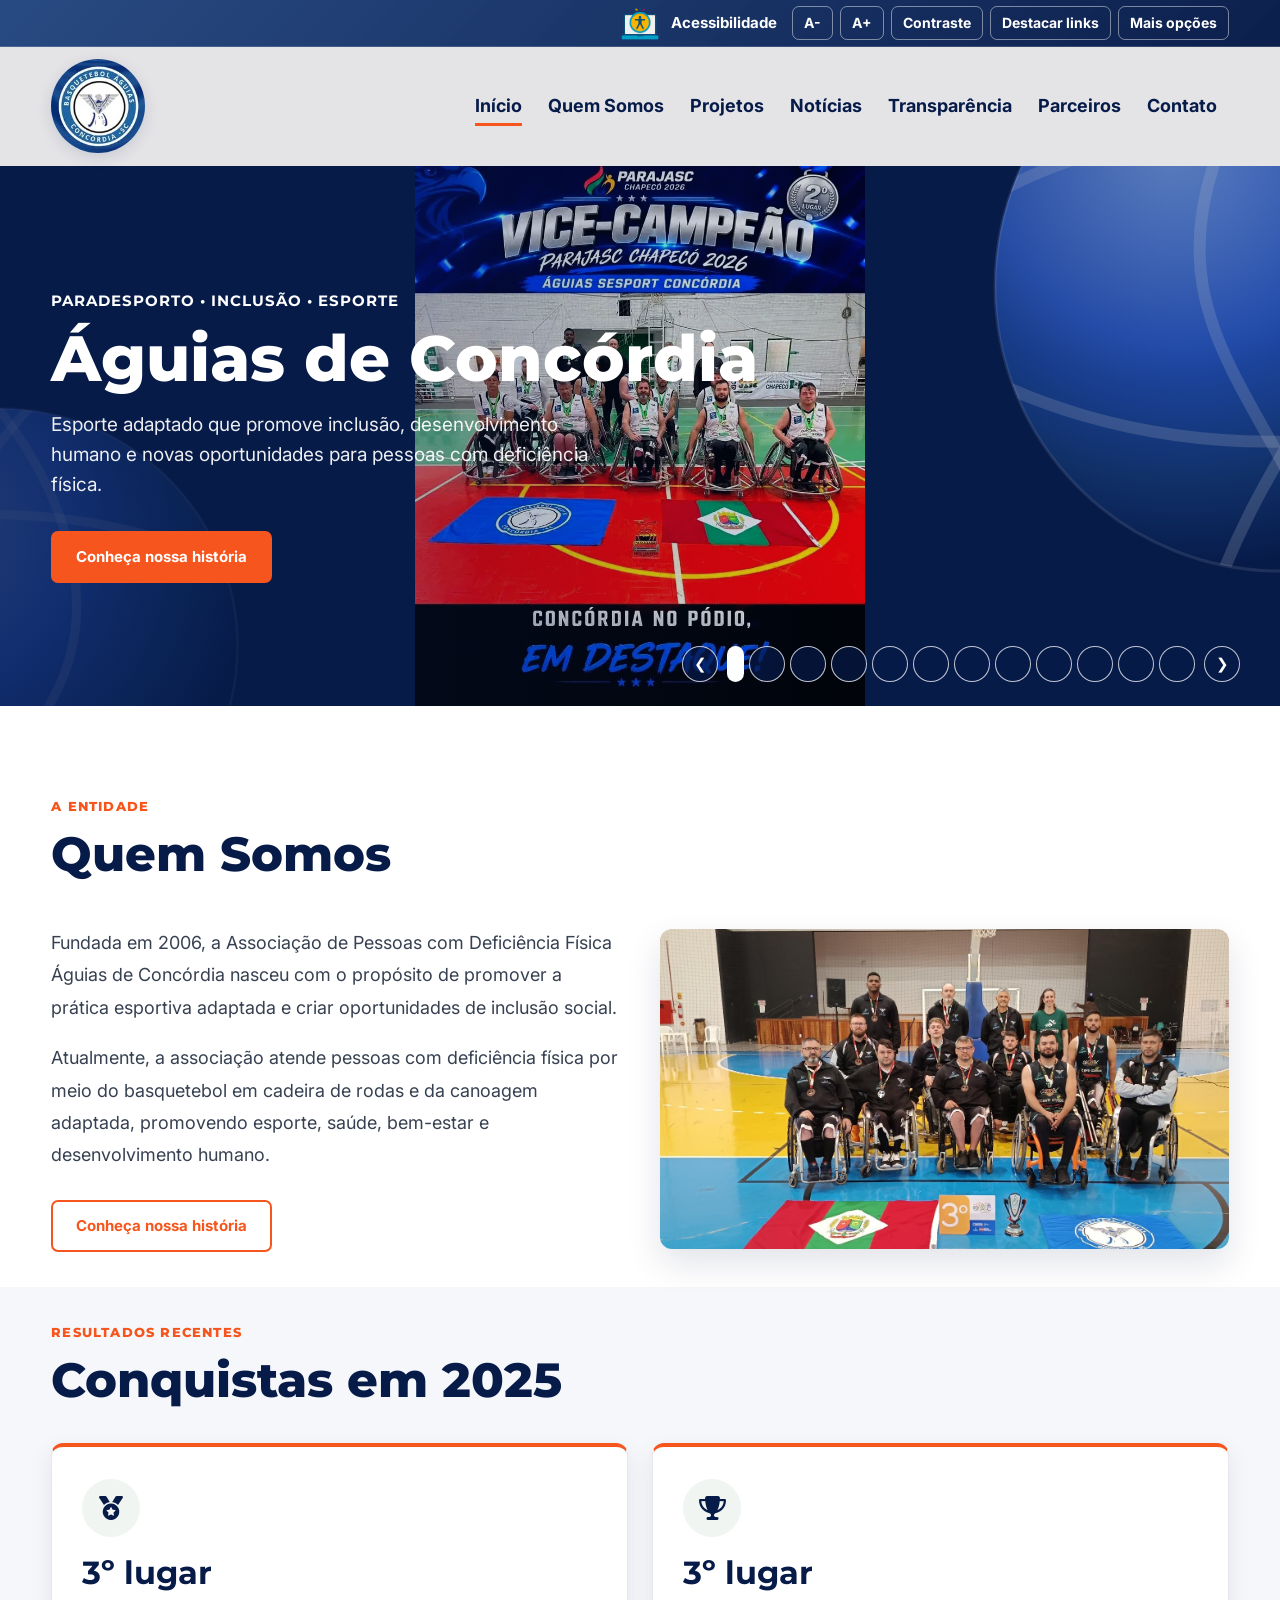
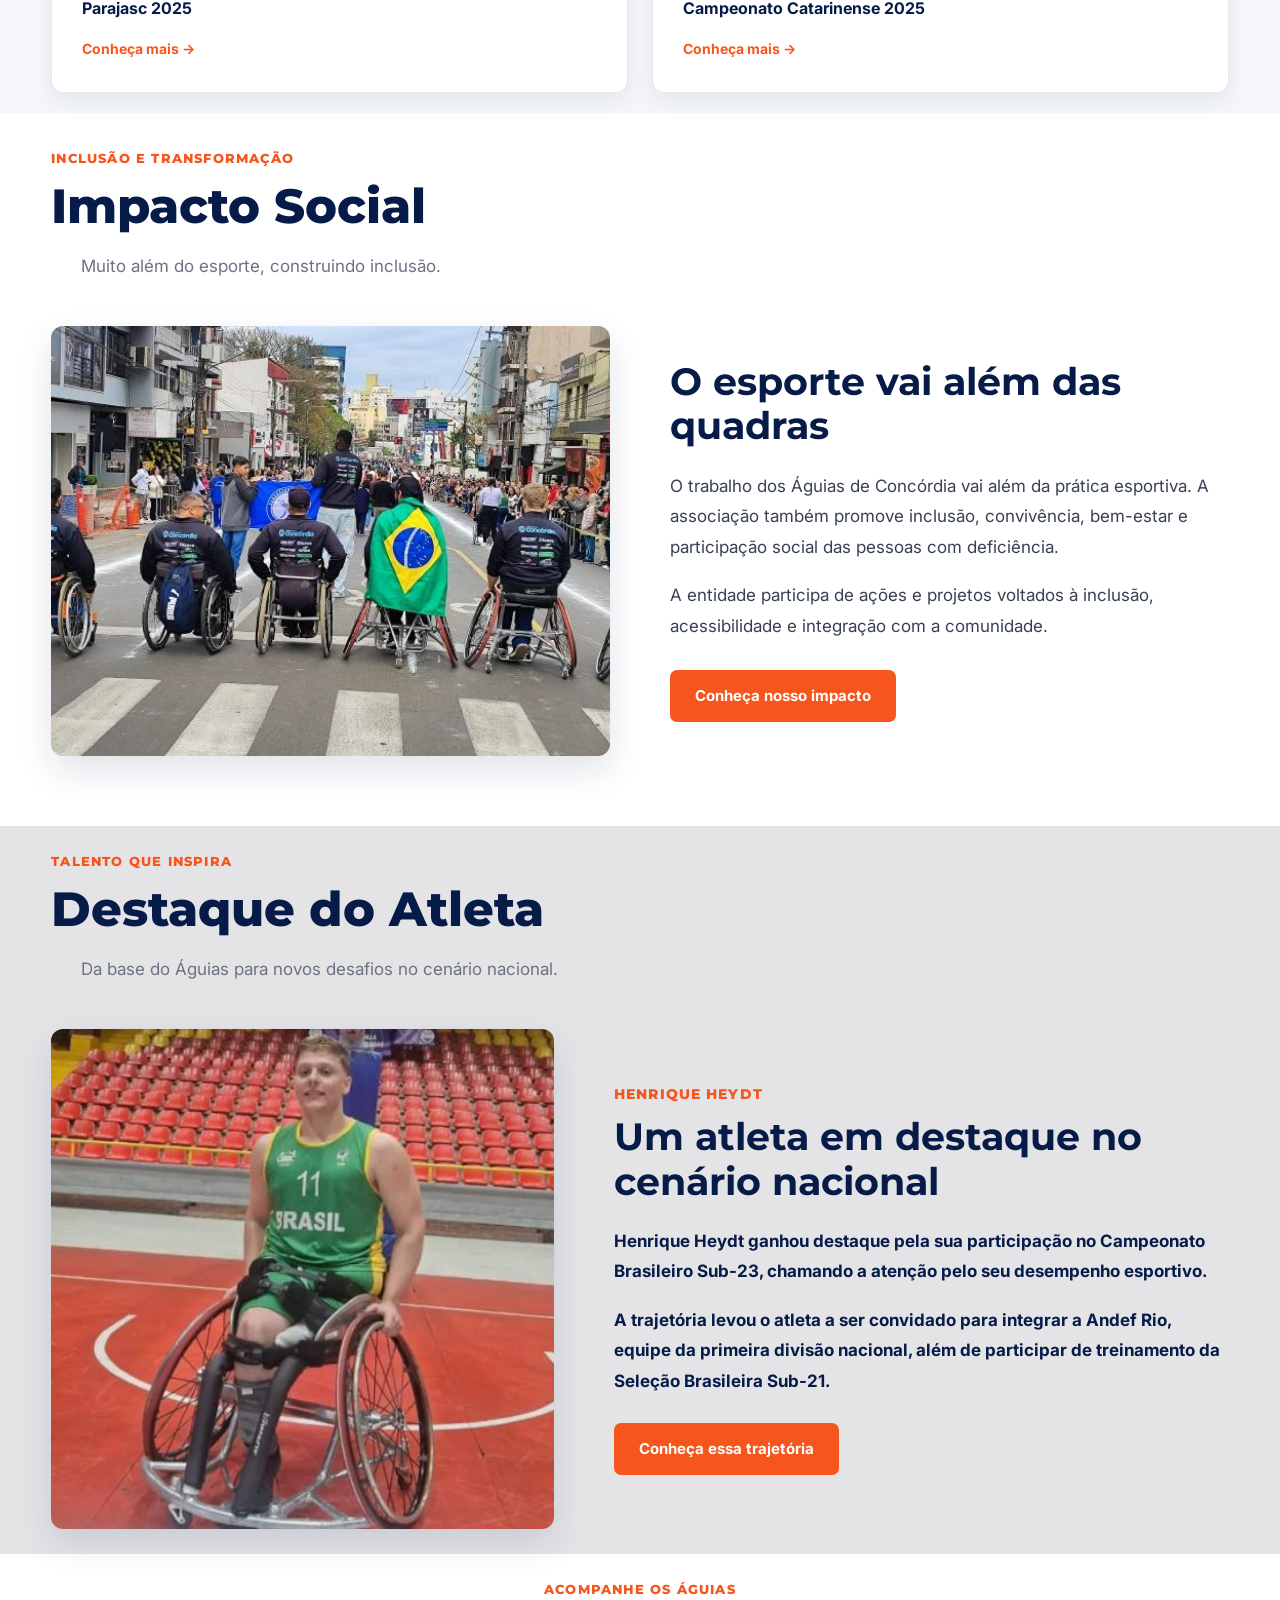
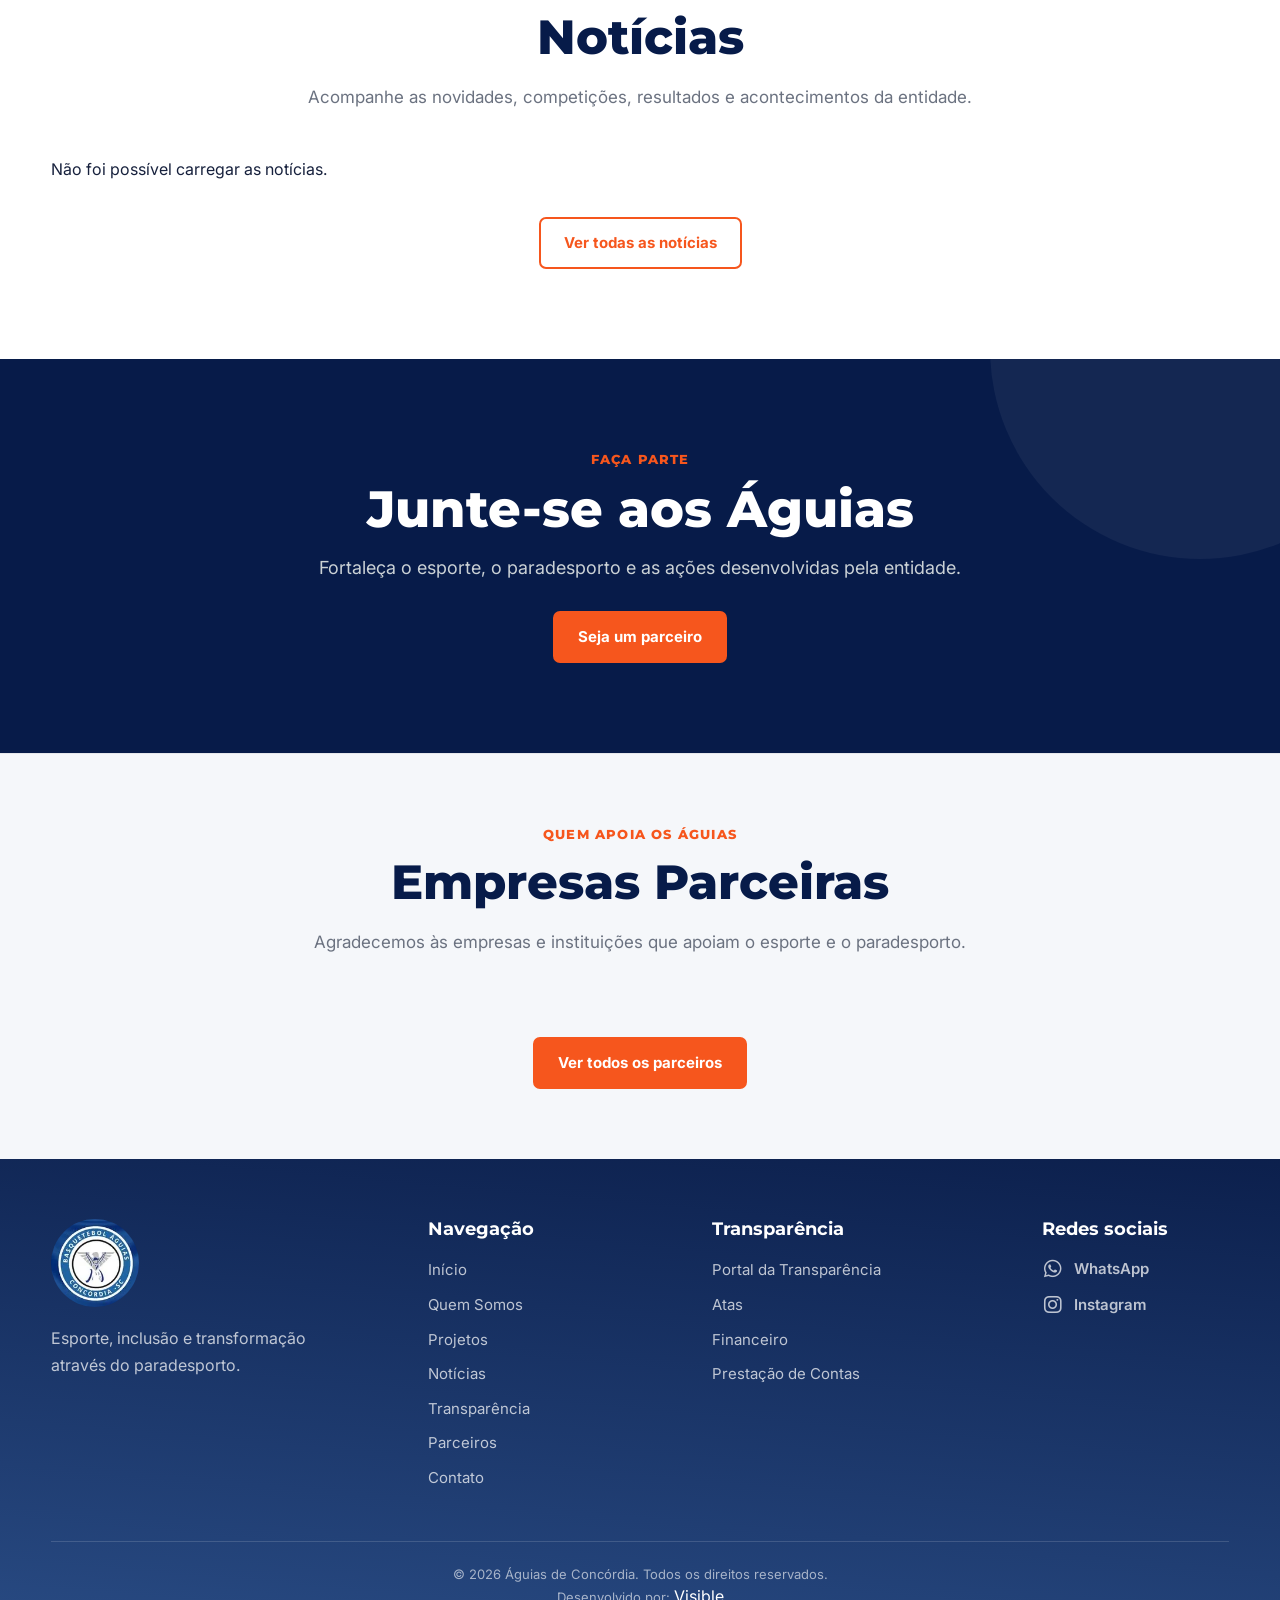
==== commit 6fe2cc97: "Update css/style.css e css/quem-somos.css color font update" ====
--- a/index.html
+++ b/index.html
@@ -179,7 +179,7 @@
         </picture>
       </a>
 
-      <button type=" button" class="botao-menu" id="botao-menu" aria-label="Abrir menu principal" aria-expanded="false" aria-controls="menu-principal">
+      <button type="button" class="botao-menu" id="botao-menu" aria-label="Abrir menu principal" aria-expanded="false" aria-controls="menu-principal">
         <span></span>
         <span></span>
         <span></span>
@@ -396,7 +396,7 @@
             <picture>
               <source media="(max-width: 800px)" srcset="assets/quem_somos_mobile.webp">
 
-              <img src="assets/quem_somos.jpg" alt="Equipe dos Águias de Concórdia" loading="lazy" decoding="async">
+              <img class="animar-entrada entrada-esquerda" src="assets/quem_somos.jpg" alt="Equipe dos Águias de Concórdia" loading="lazy" decoding="async">
             </picture>
 
           </div>
@@ -506,7 +506,7 @@
             <picture>
               <source media="(max-width: 800px)" srcset="assets/17.webp">
 
-              <img src="assets/17.jpg" alt="Equipe Águias de Concórdia em atividade" loading="lazy" decoding="async">
+              <img class="animar-entrada entrada-direita" src="assets/17.jpg" alt="Equipe Águias de Concórdia em atividade" loading="lazy" decoding="async">
             </picture>
 
           </div>
@@ -577,7 +577,7 @@
             <picture>
               <source media="(max-width: 800px)" srcset="assets/46.webp">
 
-              <img src="assets/46.jpg" alt="Henrique Heydt, atleta do Águias de Concórdia" loading="lazy" decoding="async">
+              <img class="animar-entrada entrada-esquerda" src="assets/46.jpg" alt="Henrique Heydt, atleta do Águias de Concórdia" loading="lazy" decoding="async">
             </picture>
 
           </div>
@@ -715,7 +715,7 @@
             <picture>
               <source media="(max-width: 800px)" srcset="assets/logo_aguias_concordia.webp">
 
-              <img src="assets/logo_aguias_concordia.png" alt="Águias de Concórdia" class="logo-footer loading=" lazy" decoding="async">
+              <img src="assets/logo_aguias_concordia.png" alt="Águias de Concórdia" class="logo-footer" loading=lazy" decoding="async">
             </picture>
           </a>
 
--- a/css/style.css
+++ b/css/style.css
@@ -1,29 +1,3 @@
-/* =========================================================
-   ÁGUIAS DE CONCÓRDIA
-   CSS GLOBAL + HOME
-
-   Estrutura:
-   1. Variáveis
-   2. Reset
-   3. Acessibilidade
-   4. Header
-   5. Menu
-   6. Seções
-   7. Botões
-   8. Hero
-   9. Quem Somos
-   10. Projetos
-   11. Notícias
-   12. Apoie
-   13. Parceiros
-   14. Footer
-   15. Tablet
-   16. Mobile
-   17. Celular pequeno
-   18. Redução de movimento
-   19. Recursos de acessibilidade
-========================================================= */
-
 /* =========================================================
    1. VARIÁVEIS
 ========================================================= */
@@ -187,7 +161,12 @@
 
   z-index: 2000;
 
-  background: var(--azul);
+  background: linear-gradient(
+    135deg,
+    rgba(22, 59, 120, 0.92),
+    rgba(7, 27, 73, 0.98)
+  );
+
   color: var(--branco);
 
   border-bottom: 1px solid rgba(255, 255, 255, 0.16);
@@ -293,7 +272,7 @@
   position: sticky;
   top: 46px;
   z-index: 1000;
-  background: var(--branco);
+  background: #e4e4e7;
   border-bottom: 1px solid var(--borda);
 }
 
@@ -859,15 +838,6 @@
   gap: 2px;
 }
 
-.imagem-destaque img {
-  width: 100%;
-  height: 360px;
-
-  object-fit: cover;
-
-  transition: transform 0.4s ease;
-}
-
 .imagem-destaque:hover img {
   transform: scale(1.03);
 }
@@ -1406,7 +1376,11 @@
 .rodape {
   padding: 60px 0 0;
 
-  background: var(--azul);
+  background: linear-gradient(
+    5deg,
+    rgba(22, 59, 120, 0.92),
+    rgba(7, 27, 73, 0.98)
+  );
 
   color: var(--branco);
 }
@@ -1534,6 +1508,9 @@
 .redes-sociais li:last-child a:hover {
   color: #e1306c;
 }
+.desenvolvido-por a:hover {
+  color: var(--amarelo-destaque);
+}
 
 /* Rodapé inferior */
 
@@ -1683,7 +1660,7 @@
   }
 
   .hero-imagem img {
-    object-fit: contain;
+    object-fit: cover;
   }
 
   .hero-imagem::before {
@@ -2113,13 +2090,13 @@
 
 body.alto-contraste-ativo a:hover,
 body.alto-contraste-ativo a:focus-visible {
-  color: #00ffff;
+  color: var(--amarelo-destaque);
 }
 
 /* Header */
 
 body.alto-contraste-ativo .cabecalho {
-  background: #000000;
+  background: linear-gradient(5deg, #363636, #080808) !important;
   color: #ffffff;
   border-color: #ffffff;
 }
@@ -2142,7 +2119,7 @@
 /* Botão menu mobile */
 
 body.alto-contraste-ativo .botao-menu {
-  background: #000000;
+  background: #000;
   border-color: #ffffff;
 }
 
@@ -2152,10 +2129,14 @@
 
 /* Seções */
 
-body.alto-contraste-ativo .secao,
-body.alto-contraste-ativo .quem-somos,
+body.alto-contraste-ativo .secao {
+  background: linear-gradient(135deg, #363636, #080808) !important;
+}
+body.alto-contraste-ativo .quem-somos {
+  background: linear-gradient(135deg, #080808, #363636) !important;
+}
 body.alto-contraste-ativo .noticias {
-  background: #000000;
+  background: linear-gradient(135deg, #363636, #080808) !important;
 }
 
 /* Títulos */
@@ -2186,7 +2167,7 @@
 
 body.alto-contraste-ativo .projeto-card,
 body.alto-contraste-ativo .noticia-card {
-  background: #000000;
+  background: #000;
   border-color: #ffffff;
   box-shadow: none;
 }
@@ -2201,7 +2182,7 @@
 /* Parceiros */
 
 body.alto-contraste-ativo .parceiros {
-  background: #000000;
+  background: #000;
   border-color: #ffffff;
 }
 
@@ -2218,7 +2199,7 @@
 /* Painel de acessibilidade */
 
 body.alto-contraste-ativo .painel-acessibilidade {
-  background: #000000;
+  background: #000;
   border-color: #ffffff;
 }
 
@@ -2227,7 +2208,7 @@
 }
 
 body.alto-contraste-ativo .painel-acessibilidade button {
-  background: #000000;
+  background: #000;
   color: #ffffff;
   border-color: #ffffff;
 }
@@ -2235,7 +2216,7 @@
 /* Footer */
 
 body.alto-contraste-ativo .rodape {
-  background: #000000;
+  background: linear-gradient(335deg, #363636, #080808) !important;
   color: #ffffff;
 }
 
@@ -2263,7 +2244,7 @@
 ========================================================= */
 
 body.alto-contraste-ativo .barra-acessibilidade {
-  background: #000000;
+  background: linear-gradient(335deg, #4d4d4d, #080808) !important;
   color: #ffffff;
   border-bottom-color: #ffffff;
 }
@@ -2273,7 +2254,7 @@
 }
 
 body.alto-contraste-ativo .barra-acessibilidade button {
-  background: #000000;
+  background: #000;
   color: #ffffff;
   border-color: #ffffff;
 }
@@ -2452,19 +2433,6 @@
 }
 
 /* ---------------------------------------------------------
-   DIRETORIA
---------------------------------------------------------- */
-
-body.alto-contraste-ativo .diretoria {
-  background: #000;
-}
-
-body.alto-contraste-ativo .diretoria .secao-cabecalho h2,
-body.alto-contraste-ativo .diretoria .secao-introducao {
-  color: #fff;
-}
-
-/* ---------------------------------------------------------
    EQUIPE
 --------------------------------------------------------- */
 
@@ -3154,6 +3122,7 @@
 
 body.alto-contraste-ativo .destaque-card .metrica {
   color: #000;
+  background-color: var(--branco);
 }
 
 body.alto-contraste-ativo .destaque-card .metrica__valor {
@@ -3406,7 +3375,7 @@
 body.alto-contraste-ativo .transparencia-item:hover,
 body.alto-contraste-ativo .transparencia-item:focus-visible {
   background: #163b78;
-  color: #fff;
+  color: #ffffff;
 }
 
 body.alto-contraste-ativo .transparencia-item__texto strong {
@@ -3726,7 +3695,10 @@
   height: 3px;
   bottom: 0;
   background: var(--amarelo-destaque);
-  transform: scaleX(1);
+}
+
+body.links-destacados .menu-principal a:hover {
+  color: var(--amarelo-destaque);
 }
 /* =========================================================
    REDUZIR ANIMAÇÕES — ACESSIBILIDADE
@@ -4121,6 +4093,10 @@
     width: 100%;
     z-index: 2000;
   }
+
+  body {
+    padding-top: 0px;
+  }
 }
 
 body {
@@ -4169,7 +4145,7 @@
 ========================================================= */
 
 .metrica--curtida {
-  background: #ffe4ea;
+  background: #ffd1dc;
   color: #e52420;
   border: solid 1px rgb(211, 177, 245);
 }
@@ -4292,26 +4268,6 @@
 
       height: 38px;
     }
-  }
-
-  /* =========================================================
-   HEADER FIXO — ABAIXO DA BARRA DE ACESSIBILIDADE
-========================================================= */
-  .desenvolvido-por {
-    margin-top: 10px;
-    font-size: 0.8rem;
-    color: #888;
-  }
-
-  .desenvolvido-por a {
-    color: var(--amarelo-destaque);
-    font-weight: bold;
-    text-decoration: none;
-    transition: color 0.2s ease;
-  }
-
-  .desenvolvido-por a:hover {
-    color: #f4c430;
   }
 
   /* =====================================================
@@ -4589,7 +4545,7 @@
 ===================================================== */
 
   .destaque-atleta {
-    background: var(--branco);
+    background: #e4e4e7;
   }
 
   .destaque-atleta__cabecalho {
@@ -5061,10 +5017,6 @@
    CONQUISTAS 2025
 ========================================================= */
 
-.conquistas {
-  background: var(--cinza-claro);
-}
-
 .conquistas__cabecalho {
   margin-bottom: 35px;
 }
@@ -5135,16 +5087,18 @@
   font-size: 14px;
 }
 
+.conquista-card__link:hover {
+  margin-top: 18px;
+  color: var(--azul-claro);
+  font-weight: 700;
+  text-decoration: underline;
+}
 /* =========================================================
    IMPACTO SOCIAL
 ========================================================= */
 
 .impacto-social {
   background: var(--branco);
-}
-
-.impacto-social__cabecalho {
-  margin-bottom: 45px;
 }
 
 .impacto-social__conteudo {
@@ -5199,10 +5153,6 @@
 /* =========================================================
    DESTAQUE DO ATLETA
 ========================================================= */
-
-.destaque-atleta {
-  background: var(--cinza-claro);
-}
 
 .destaque-atleta__cabecalho {
   margin-bottom: 45px;
@@ -5258,7 +5208,7 @@
 
 .destaque-atleta__texto p:not(.destaque-atleta__rotulo) {
   margin-bottom: 18px;
-  color: var(--amarelo-destaque);
+  color: var(--azul);
   font-size: 17px;
   line-height: 1.8;
   font-weight: bolder;
@@ -5267,6 +5217,11 @@
 .destaque-atleta__texto .botao {
   margin-top: 8px;
 }
+body.alto-contraste-ativo
+  .destaque-atleta__texto
+  p:not(.destaque-atleta__rotulo) {
+  color: var(--cinza-claro);
+}
 
 /* =========================================================
    RESPONSIVIDADE
@@ -5372,35 +5327,19 @@
 }
 
 body.alto-contraste-ativo .conquista-card__link {
+  color: var(--branco) !important;
+}
+
+body.alto-contraste-ativo .conquista-card__link:hover,
+body.alto-contraste-ativo .conquista-card__link:focus-visible {
   color: var(--amarelo-destaque) !important;
   text-decoration: underline;
-}
-
-body.alto-contraste-ativo .conquista-card__link:hover,
-body.alto-contraste-ativo .conquista-card__link:focus-visible {
-  color: #000 !important;
-  background: var(--amarelo-destaque);
 }
 
 body.alto-contraste-ativo .conquista-card__icone {
   background: #000;
   color: var(--amarelo-destaque);
-  border: 2px solid #fff;
-}
-
-/* =========================================================
-   ALTO CONTRASTE — LINK DAS CONQUISTAS
-========================================================= */
-
-body.alto-contraste-ativo a.conquista-card__link {
-  color: #ffff00 !important;
-  text-decoration: underline !important;
-}
-
-body.alto-contraste-ativo a.conquista-card__link:hover,
-body.alto-contraste-ativo a.conquista-card__link:focus-visible {
-  color: #000000 !important;
-  background: #ffff00 !important;
+  border: 2px solid var(--amarelo-destaque);
 }
 
 /* =========================================================
@@ -5463,12 +5402,10 @@
   width: 100%;
   height: 320px;
   object-fit: cover;
+  transition: transform 0.4s ease;
 }
 
 /* Conquistas em bloco separado */
-.conquistas {
-  margin-top: 40px;
-}
 
 .conquistas__grid {
   max-width: none;
@@ -5498,29 +5435,147 @@
 }
 
 /* Reduzir o espaço entre Quem Somos e Conquistas */
+.cabecalho {
+  border: none;
+}
 .quem-somos {
   padding-bottom: 35px;
 }
 
 .conquistas {
-  margin-top: 0;
   padding-top: 35px;
-}
-
-/* Reduzir espaço entre Conquistas e Impacto Social */
-.conquistas {
   padding-bottom: 20px;
+  margin-top: 0px;
+  background: var(--cinza-claro);
 }
 
 .impacto-social {
   padding-top: 35px;
-}
-
-/* Reduzir espaço entre Impacto Social e Destaque do Atleta */
-.impacto-social {
   padding-bottom: 25px;
+  margin-bottom: 45px;
 }
 
 .destaque-atleta {
   padding-top: 25px;
-}
+  padding-bottom: 25px;
+  background: #e4e4e7;
+}
+.noticias {
+  padding-top: 25px;
+}
+
+@media (max-width: 800px) {
+  .logo-link {
+    padding: 5px;
+  }
+  .barra-acessibilidade {
+    padding-bottom: 10px;
+    border: solid 0.5px var(--azul-claro);
+  }
+  .cabecalho {
+    padding-bottom: 5px;
+    margin-bottom: 5px;
+    border: none;
+  }
+  .hero {
+    margin-top: 5px;
+    padding-top: 5px;
+    background: linear-gradient(
+      135deg,
+      rgba(7, 27, 73, 0.98),
+      rgba(22, 59, 120, 0.92)
+    ) !important;
+  }
+}
+@media (max-width: 480px) {
+  .logo-link {
+    padding: 5px;
+  }
+  .cabecalho {
+    padding-bottom: 5px;
+    margin-bottom: 5px;
+  }
+  .hero {
+    margin-top: 5px;
+    padding-top: 5px;
+  }
+}
+
+/* =========================================================
+   ALTO CONTRASTE — MÉTRICAS DAS NOTÍCIAS
+========================================================= */
+
+body.alto-contraste-ativo .conteudo-metricas .metrica--curtida {
+  background: #e1a8b4 !important;
+  color: #b00020 !important;
+  border: 2px solid #f6d0d7 !important;
+}
+
+body.alto-contraste-ativo .conteudo-metricas .metrica--curtida .metrica__valor {
+  color: #b00020 !important;
+}
+
+body.alto-contraste-ativo .conteudo-metricas .metrica:not(.metrica--curtida) {
+  background: var(--azul-claro) !important;
+  color: #003366 !important;
+  border: 2px solid #d0e2f3 !important;
+}
+
+body.alto-contraste-ativo
+  .conteudo-metricas
+  .metrica:not(.metrica--curtida)
+  .metrica__valor {
+  color: var(--azul-suave) !important;
+}
+
+/* =====================================================
+   ANIMAÇÃO DE ENTRADA DAS IMAGENS
+===================================================== */
+
+.animar-entrada {
+  opacity: 0;
+  transition:
+    opacity 1.25s linear,
+    transform 1.25s linear;
+}
+
+/* Movimento da esquerda para a posição original */
+.animar-entrada.entrada-esquerda {
+  transform: translateX(-60px);
+}
+
+/* Movimento da direita para a posição original */
+.animar-entrada.entrada-direita {
+  transform: translateX(60px);
+}
+
+/* Movimento de baixo para a posição original */
+.animar-entrada.entrada-baixo {
+  transform: translateY(60px);
+}
+
+/* Movimento de cima para a posição original */
+.animar-entrada.entrada-cima {
+  transform: translateY(-60px);
+}
+
+/* Estado final: imagem visível e na posição original */
+.animar-entrada.imagem-visivel {
+  opacity: 1;
+  transform: translate(0, 0);
+}
+
+/* Respeita a preferência por menos animações */
+.reduzir-animacoes .animar-entrada {
+  opacity: 1;
+  transform: none;
+  transition: none;
+}
+
+@media (prefers-reduced-motion: reduce) {
+  .animar-entrada {
+    opacity: 1;
+    transform: none;
+    transition: none;
+  }
+}
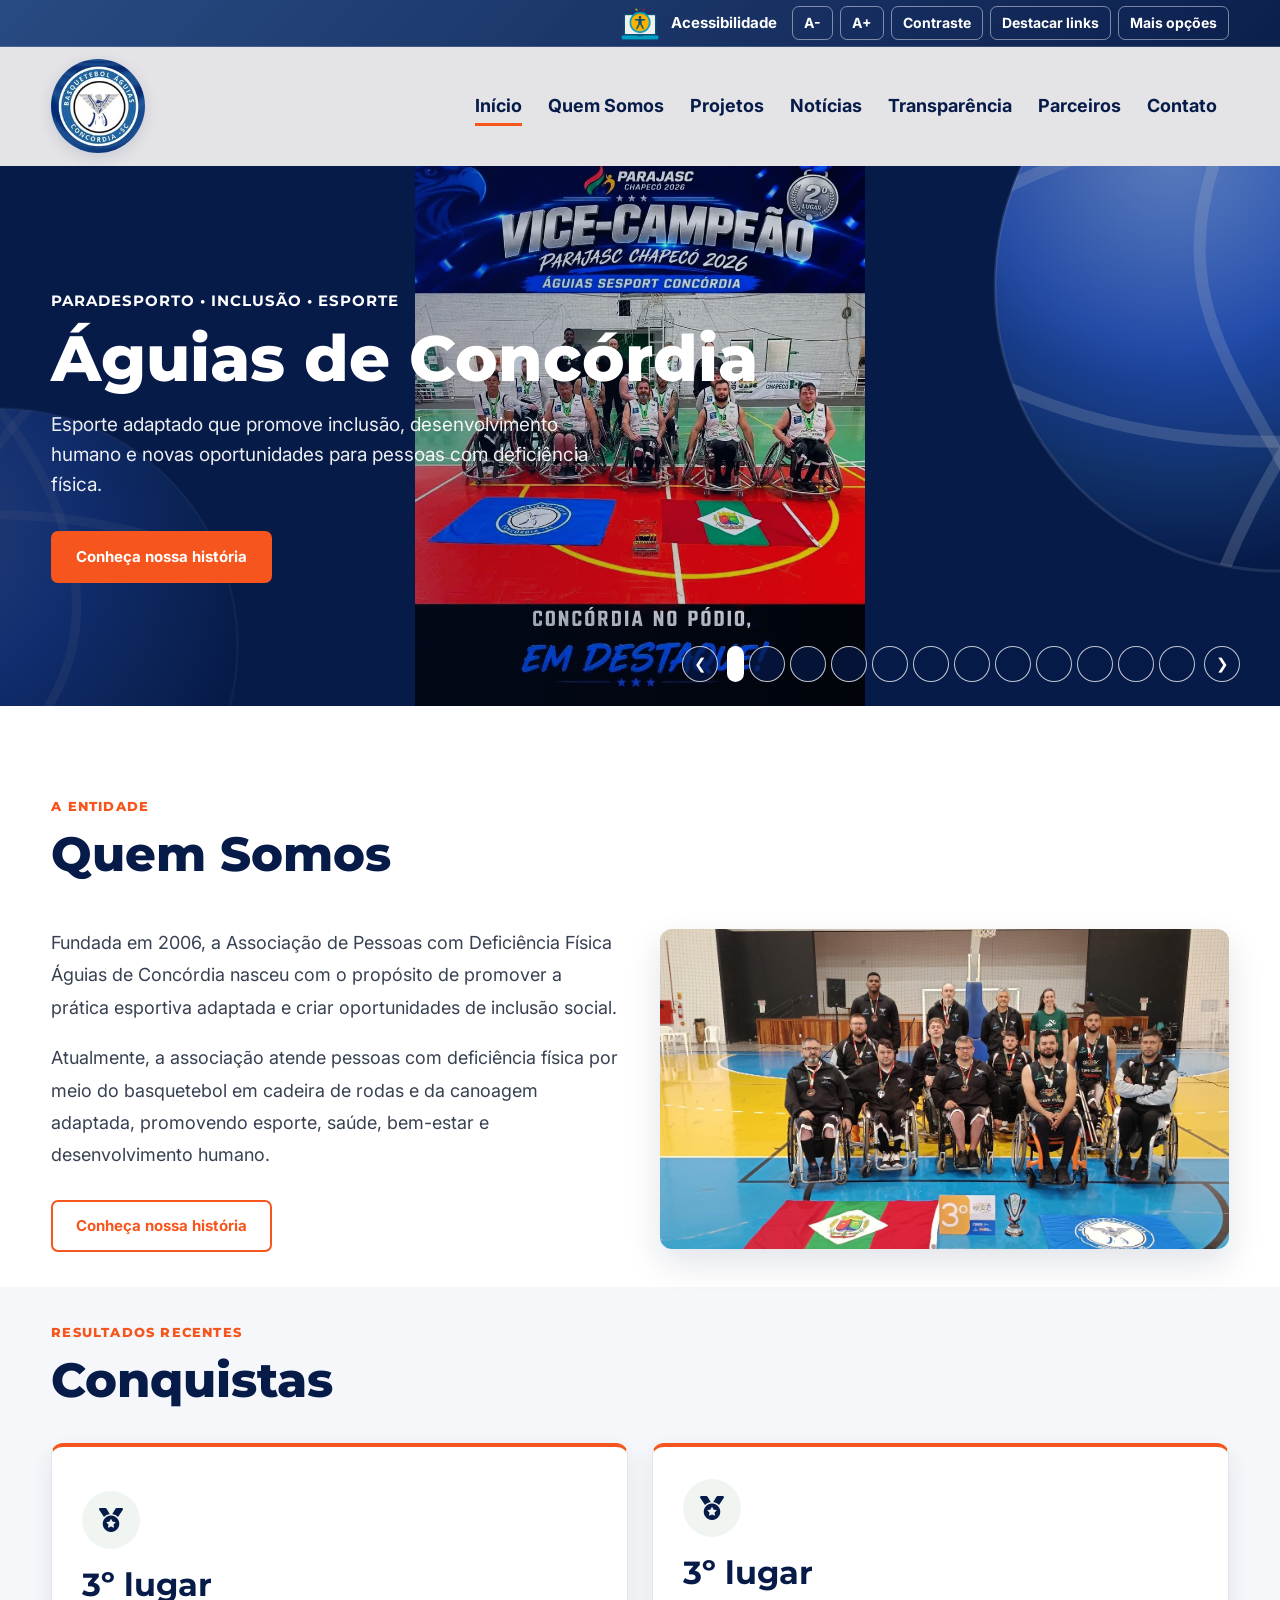
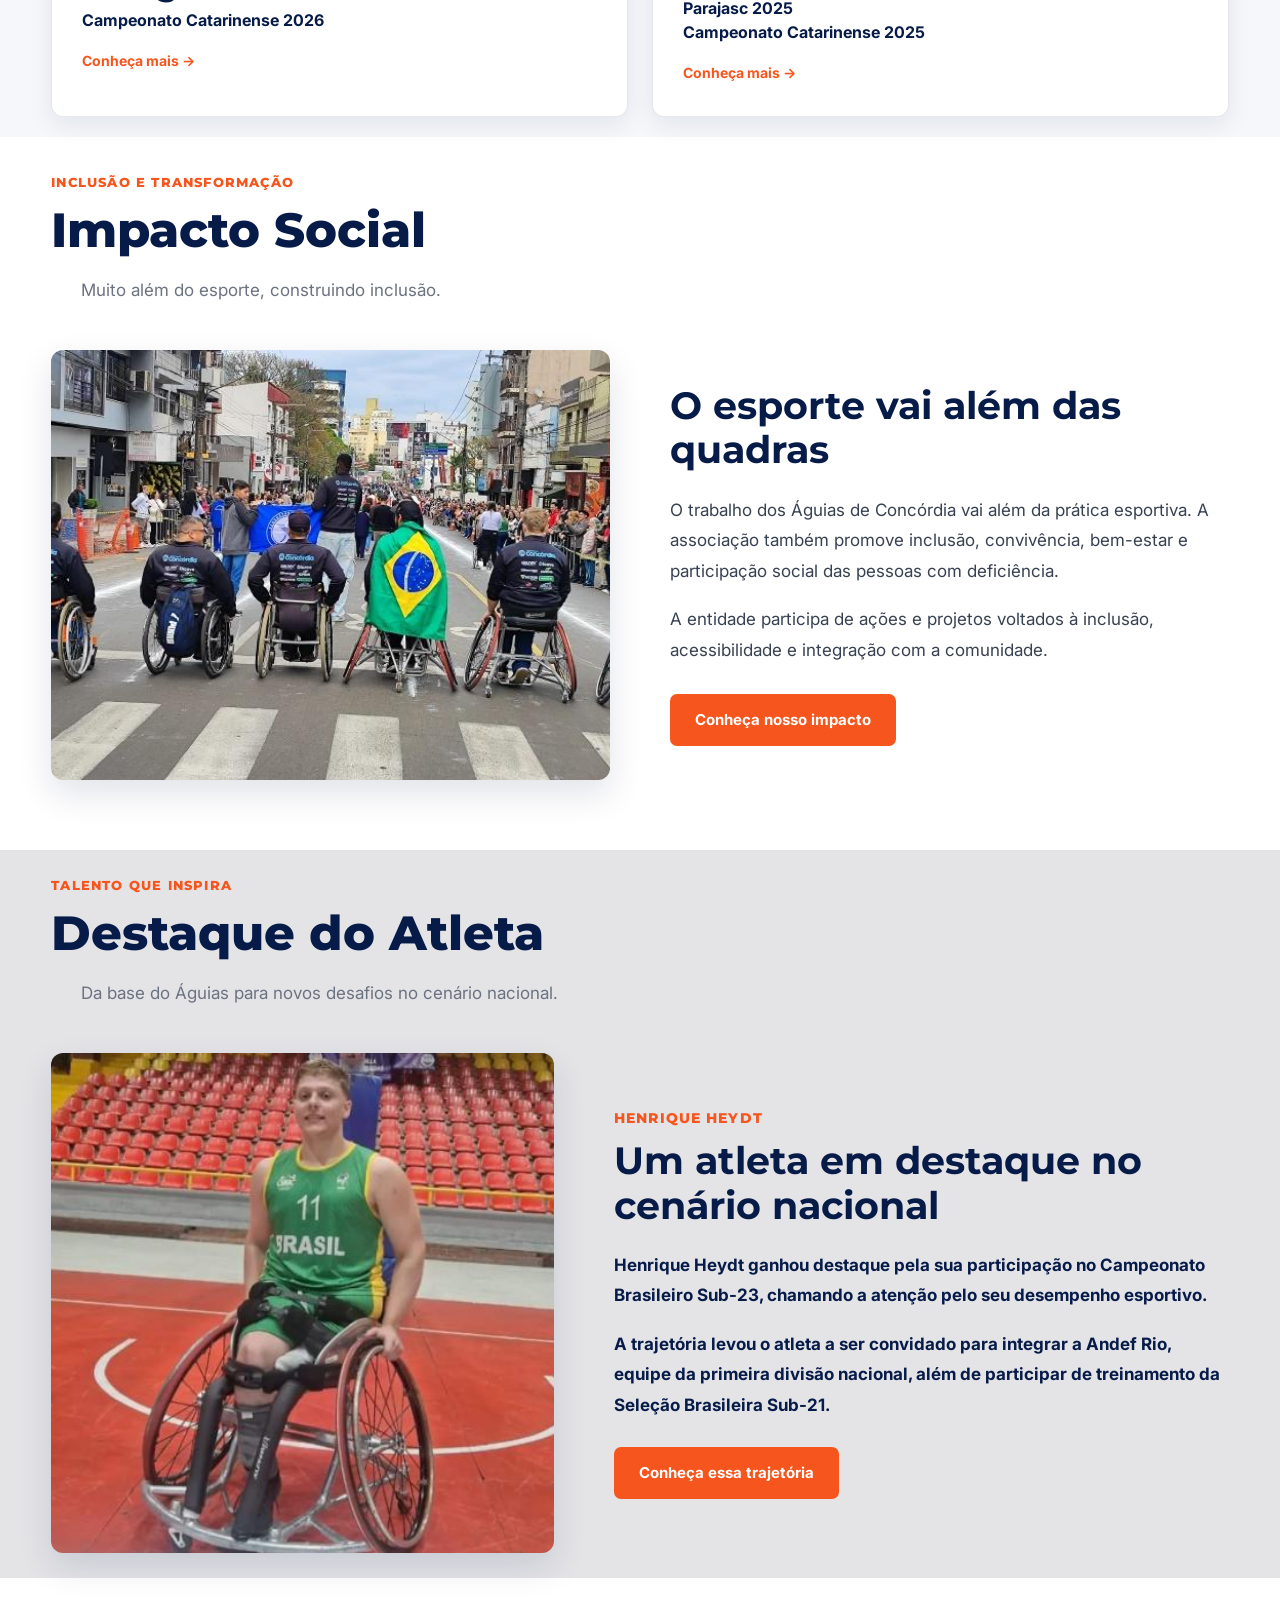
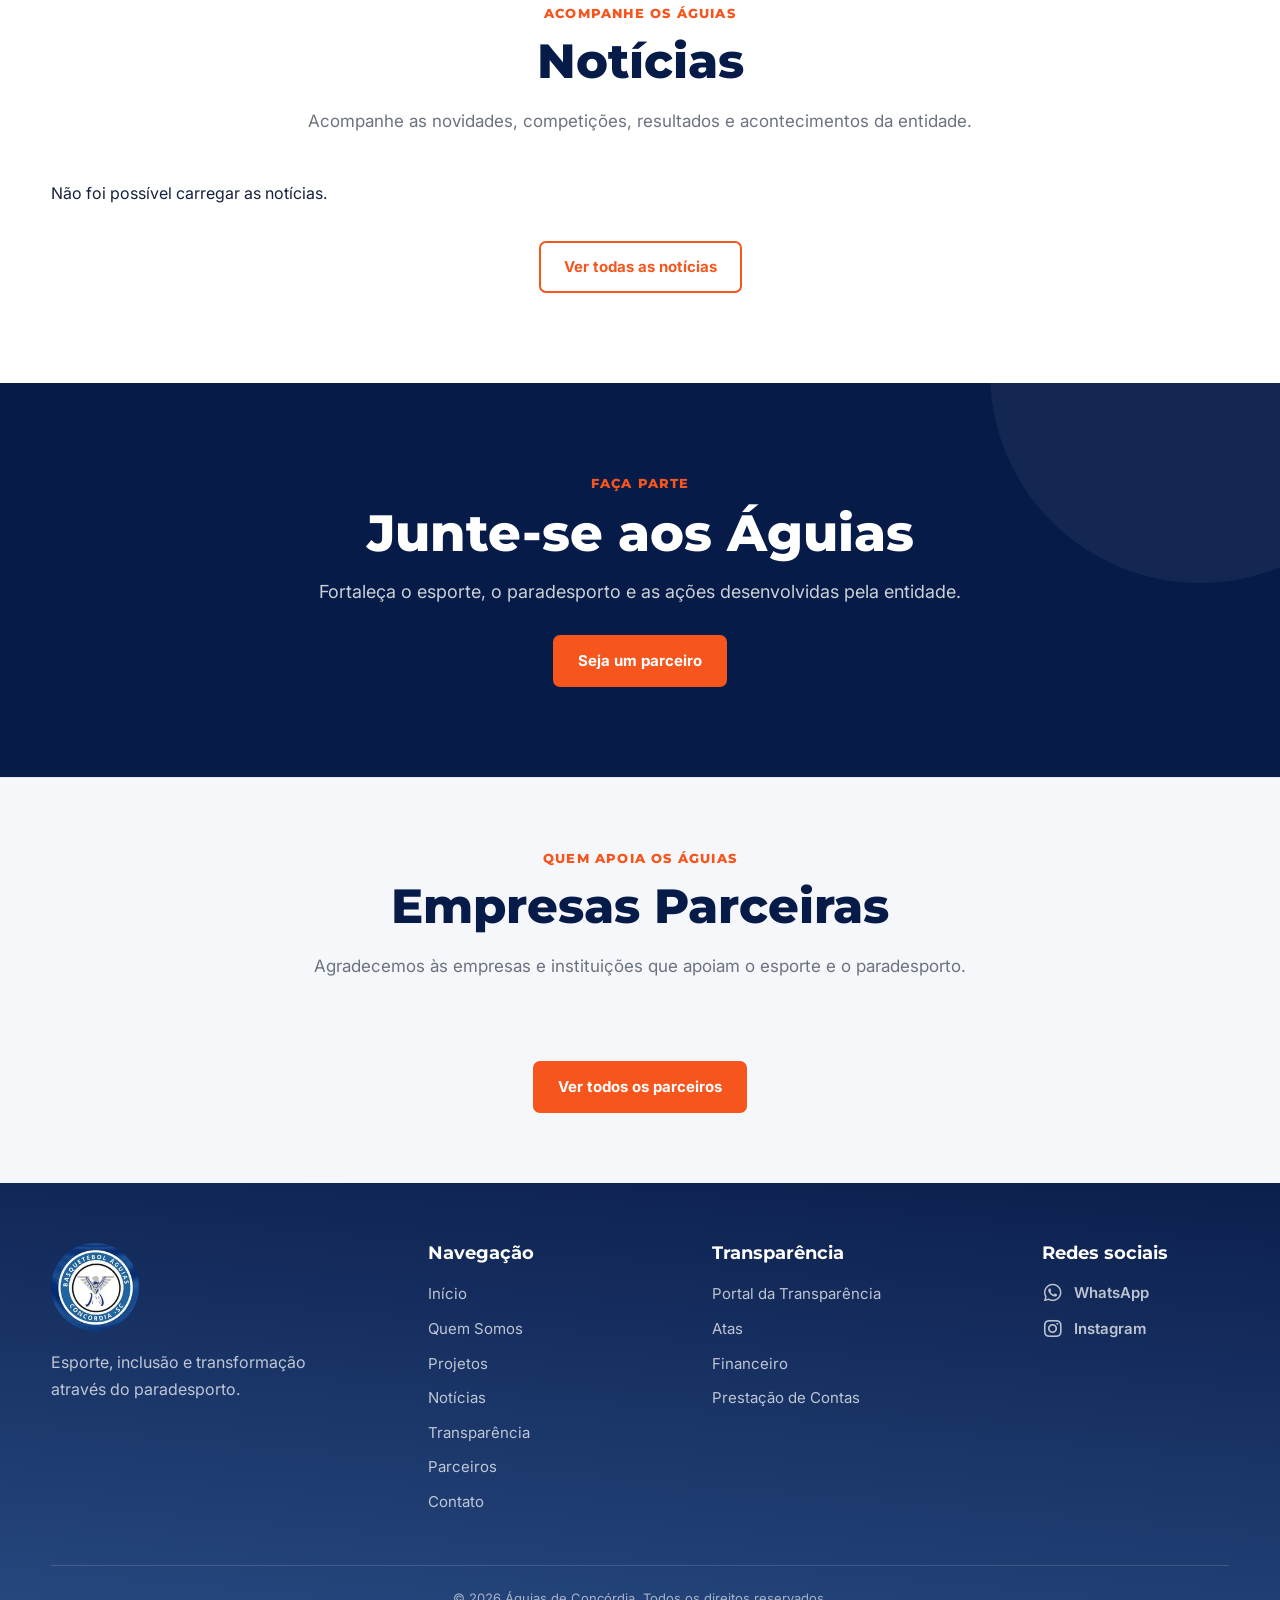
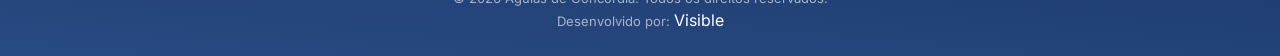
==== commit 63821571: "Update conquistas card 2025 e 2026" ====
--- a/index.html
+++ b/index.html
@@ -416,7 +416,7 @@
           <p class="eyebrow">Resultados recentes</p>
 
           <h2 id="titulo-conquistas">
-            Conquistas em 2025
+            Conquistas
           </h2>
 
         </div>
@@ -433,7 +433,7 @@
 
             <strong>3º lugar</strong>
 
-            <span>Parajasc 2025</span>
+            <span>Campeonato Catarinense 2026</span>
 
             <span class="conquista-card__link">
               Conheça mais →
@@ -442,15 +442,17 @@
           </a>
 
 
-          <!-- CAMPEONATO CATARINENSE -->
+
+          </a>
+          <!-- PARAjasc -->
           <a href="quem-somos.html" class="conquista-card">
 
             <div class="conquista-card__icone" aria-hidden="true">
-              <i class="fa-solid fa-trophy"></i>
+              <i class="fa-solid fa-medal"></i>
             </div>
 
             <strong>3º lugar</strong>
-
+            <span>Parajasc 2025</span>
             <span>Campeonato Catarinense 2025</span>
 
             <span class="conquista-card__link">
@@ -464,6 +466,7 @@
       </div>
 
     </section>
+
 
 
     <!-- =====================================================
--- a/css/style.css
+++ b/css/style.css
@@ -5535,8 +5535,8 @@
 .animar-entrada {
   opacity: 0;
   transition:
-    opacity 1.25s linear,
-    transform 1.25s linear;
+    opacity 2s ease,
+    transform 2s ease;
 }
 
 /* Movimento da esquerda para a posição original */
@@ -5579,3 +5579,15 @@
     transition: none;
   }
 }
+
+/* =========================================================
+   MOBILE — IMAGENS SEM ANIMAÇÃO DE ENTRADA
+   ========================================================= 
+
+@media (max-width: 800px) {
+  .animar-entrada {
+    opacity: 1;
+    transform: none;
+    transition: none;
+  }
+}*/
